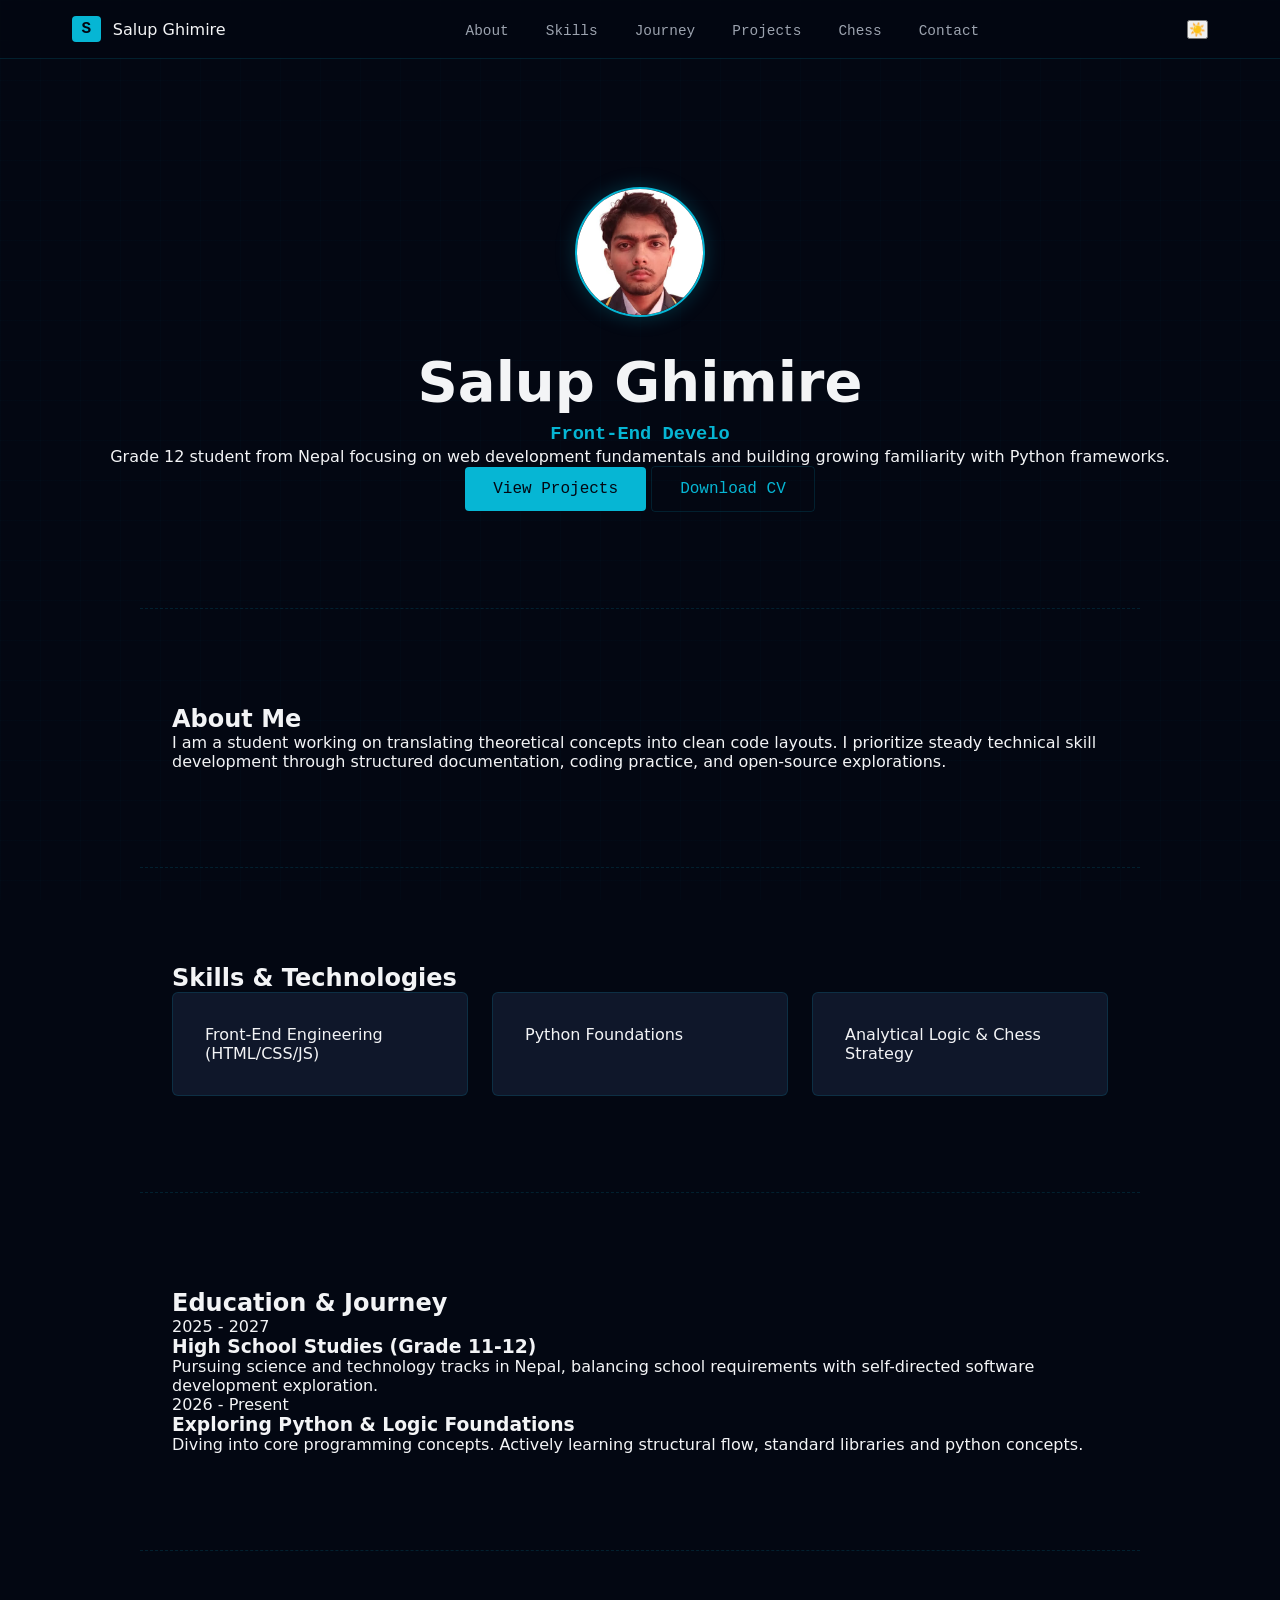
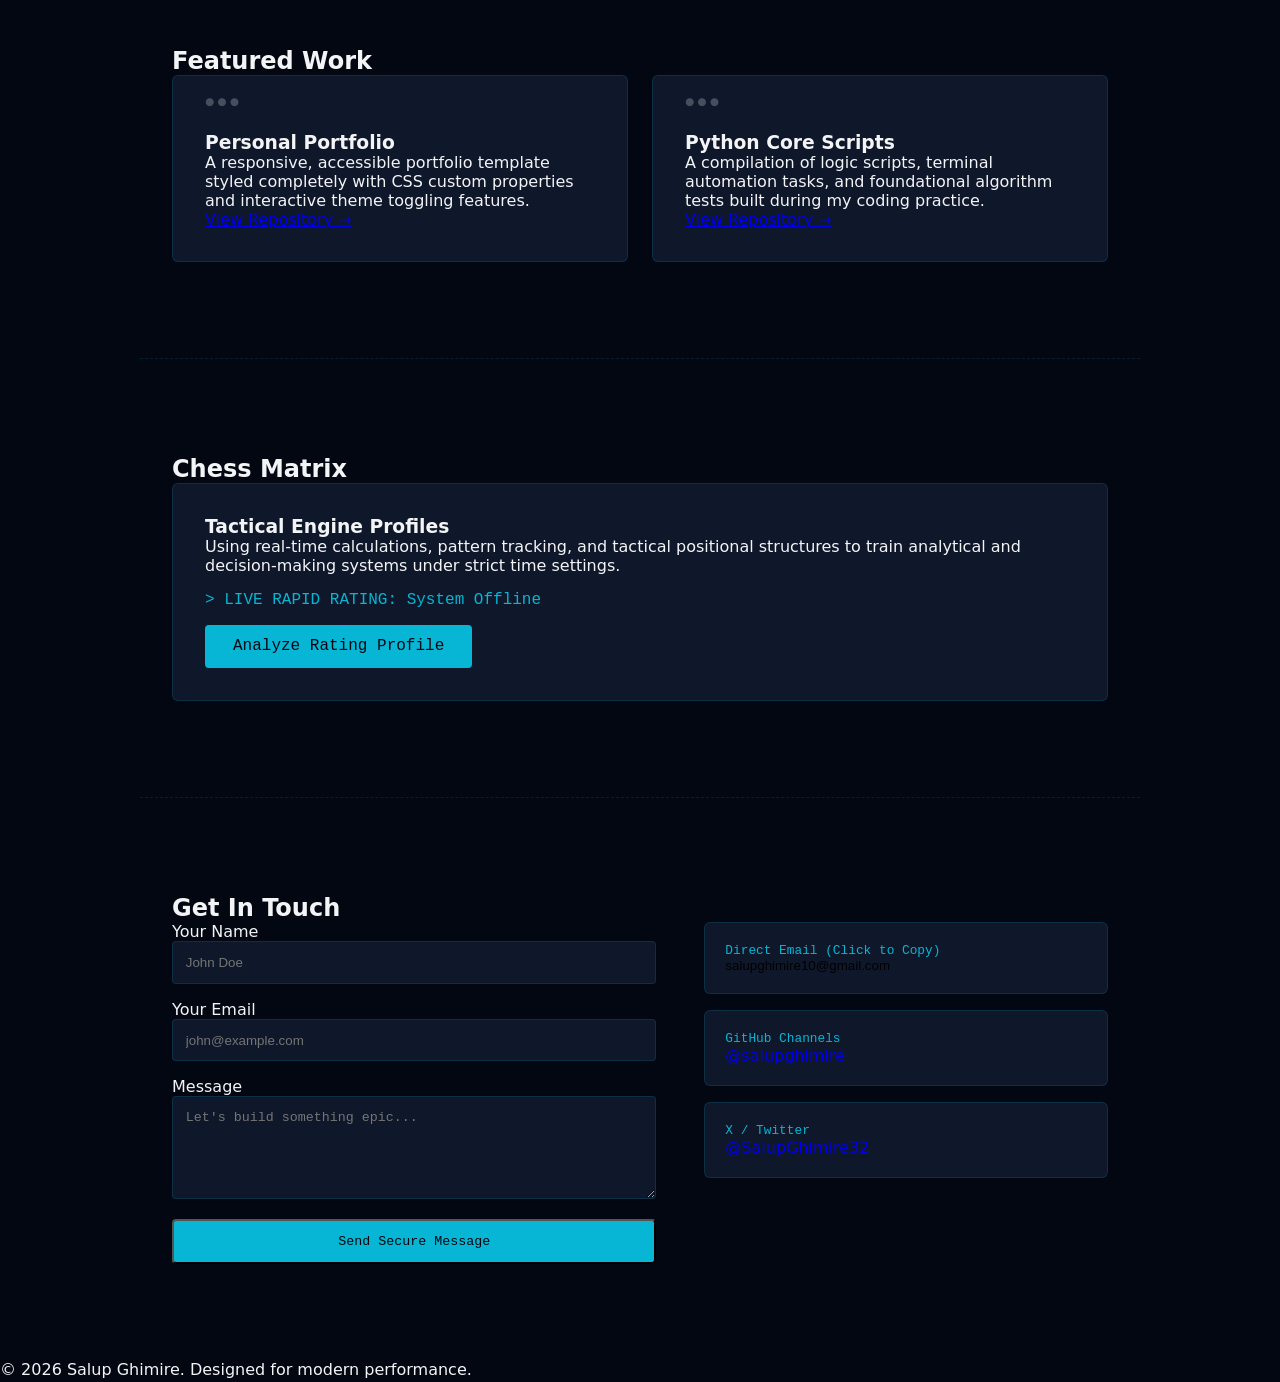
==== index.html @ dba0fdd3 "Update index.html" ====
<!DOCTYPE html>
<html lang="en">
<head>
  <meta charset="UTF-8" />
  <meta name="viewport" content="width=device-width, initial-scale=1.0"/>
  <title>Salup Ghimire | Python Learner & Front-End Developer</title>
  <link rel="stylesheet" href="style.css">
  <script src="script.js" defer></script>
</head>
<body>

  <div id="scroll-progress"></div>

  <div id="loader" role="status" aria-live="polite">
    <div class="loader-content">
      <div class="loader-ring"></div>
      <h2 class="loader-text">Salup Ghimire</h2>
    </div>
  </div>

  <div id="terminal-overlay" aria-hidden="true">
    <div class="terminal-header">
      <span>root@salup-server:~</span>
      <button onclick="closeTerminal()" class="terminal-close">✖</button>
    </div>
    <div class="terminal-body" id="terminal-output">
      <p>Authentication complete. Welcome to the Matrix.</p>
    </div>
    <div class="terminal-input-line">
      <span class="prompt">$</span>
      <input type="text" id="terminal-input" autocomplete="off" spellcheck="false">
    </div>
  </div>

  <header class="main-header">
    <nav class="nav">
      <div class="logo">
        <div class="logo-mark">S</div>
        <span class="logo-text">Salup Ghimire</span>
      </div>

      <div class="nav-desktop">
        <a href="#about">About</a>
        <a href="#skills">Skills</a>
        <a href="#timeline">Journey</a>
        <a href="#projects">Projects</a>
        <a href="#chess">Chess</a>
        <a href="#contact">Contact</a>
      </div>

      <div class="nav-actions">
        <button id="themeToggle" class="theme-toggle-btn" aria-label="Toggle Theme">☀️</button>
        <button class="nav-toggle" onclick="toggleMenu()" aria-label="Open Mobile Menu">☰</button>
      </div>
    </nav>

    <div id="mobileNav" class="mobile-nav" aria-hidden="true">
      <a href="#about" onclick="toggleMenu()">About</a>
      <a href="#skills" onclick="toggleMenu()">Skills</a>
      <a href="#timeline" onclick="toggleMenu()">Journey</a>
      <a href="#projects" onclick="toggleMenu()">Projects</a>
      <a href="#chess" onclick="toggleMenu()">Chess</a>
      <a href="#contact" onclick="toggleMenu()">Contact</a>
    </div>
  </header>

  <main id="main-content">
    <section class="hero">
      <img src="salup.jpg" alt="Salup Ghimire Portrait" class="profile-photo"> 
      <h1 class="title">Salup Ghimire</h1>
      <h3><span id="typing"></span></h3>
      <p class="bio">
        Grade 12 student from Nepal focusing on web development fundamentals and building growing familiarity with Python frameworks.
      </p>
      <div class="hero-actions">
        <a href="#projects" class="btn">View Projects</a>
        <a href="#" class="btn secondary" download="Salup_Ghimire_Resume.pdf">Download CV</a>
      </div>
    </section>

    <section id="about" class="section">
      <h2>About Me</h2>
      <p>I am a student working on translating theoretical concepts into clean code layouts. I prioritize steady technical skill development through structured documentation, coding practice, and open-source explorations.</p>
    </section>

    <section id="skills" class="section">
      <h2>Skills & Technologies</h2>
      <div class="grid">
        <div class="card"><p>Front-End Engineering (HTML/CSS/JS)</p></div>
        <div class="card"><p>Python Foundations</p></div>
        <div class="card"><p>Analytical Logic & Chess Strategy</p></div>
      </div>
    </section>

    <section id="timeline" class="section">
      <h2>Education & Journey</h2>
      <div class="timeline-container">
        <div class="timeline-item">
          <div class="timeline-dot"></div>
          <div class="timeline-date">2025 - 2027</div>
          <div class="timeline-content">
            <h3>High School Studies (Grade 11-12)</h3>
            <p>Pursuing science and technology tracks in Nepal, balancing school requirements with self-directed software development exploration.</p>
          </div>
        </div>
        <div class="timeline-item">
          <div class="timeline-dot"></div>
          <div class="timeline-date">2026 - Present</div>
          <div class="timeline-content">
            <h3>Exploring Python & Logic Foundations</h3>
            <p>Diving into core programming concepts. Actively learning structural flow, standard libraries and python concepts.</p>
          </div>
        </div>
      </div>
    </section>

    <section id="projects" class="section">
      <h2>Featured Work</h2>
      <div class="grid production-grid">
        <div class="card project-card">
          <h3>Personal Portfolio</h3>
          <p>A responsive, accessible portfolio template styled completely with CSS custom properties and interactive theme toggling features.</p>
          <a class="project-link" href="https://github.com/salupghimire" target="_blank" rel="noopener noreferrer">View Repository →</a>
        </div>
        <div class="card project-card">
          <h3>Python Core Scripts</h3>
          <p>A compilation of logic scripts, terminal automation tasks, and foundational algorithm tests built during my coding practice.</p>
          <a class="project-link" href="https://github.com/salupghimire" target="_blank" rel="noopener noreferrer">View Repository →</a>
        </div>
      </div>
    </section>

    <section id="chess" class="section">
      <h2>Chess Matrix</h2>
      <div class="card single-card">
        <h3>Tactical Engine Profiles</h3>
        <p>Using real-time calculations, pattern tracking, and tactical positional structures to train analytical and decision-making systems under strict time settings.</p>
        <p class="api-status" style="margin: 1rem 0; font-family: var(--font-mono); color: var(--accent);">
          > LIVE RAPID RATING: <span id="live-chess-rating">Fetching...</span>
        </p>
        <a class="btn" href="https://www.chess.com/member/salup_ghimire" target="_blank" rel="noopener noreferrer">Analyze Rating Profile</a>
      </div>
    </section>

    <section id="contact" class="section">
      <h2>Get In Touch</h2>
      <div class="contact-layout">
        <form class="contact-form" action="https://formspree.io/f/maqzraan" method="POST">
          <div class="form-group">
            <label for="name">Your Name</label>
            <input type="text" id="name" name="name" required placeholder="John Doe">
          </div>
          <div class="form-group">
            <label for="email">Your Email</label>
            <input type="email" id="email" name="email" required placeholder="john@example.com">
          </div>
          <div class="form-group">
            <label for="message">Message</label>
            <textarea id="message" name="message" rows="5" required placeholder="Let's build something epic..."></textarea>
          </div>
          <button type="submit" class="btn">Send Secure Message</button>
        </form>

        <div class="contact-channels">
          <button type="button" onclick="copyEmail()" class="contact-card copy-btn" style="text-align: left; cursor: pointer; width: 100%;">
            <span class="channel-title">Direct Email (Click to Copy)</span>
            <span class="channel-detail" id="email-detail">salupghimire10@gmail.com</span>
          </button>
          <a href="https://github.com/salupghimire" class="contact-card" target="_blank" rel="noopener noreferrer">
            <span class="channel-title">GitHub Channels</span>
            <span class="channel-detail">@salupghimire</span>
          </a>
          <a href="https://x.com/SalupGhimire32" class="contact-card" target="_blank" rel="noopener noreferrer">
            <span class="channel-title">X / Twitter</span>
            <span class="channel-detail">@SalupGhimire32</span>
          </a>
        </div>
      </div>
    </section>
  </main>

  <footer>
    <p>© 2026 Salup Ghimire. Designed for modern performance.</p>
  </footer>

</body>
</html>
---- style.css ----
/* ==========================================================================
   DESIGN SYSTEM & VARIABLES
   ========================================================================== */
:root {
  --bg-main: #030712;
  --bg-surface: #0f172a;
  --bg-surface-hover: #1e293b;
  --accent: #06b6d4;
  --accent-glow: rgba(6, 182, 212, 0.25);
  --text-main: #f3f4f6;
  --text-muted: #9ca3af;
  --border: rgba(6, 182, 212, 0.15);
  --border-focus: #06b6d4;
  --grid-color: rgba(6, 182, 212, 0.02);
  --font-sans: system-ui, -apple-system, sans-serif;
  --font-mono: ui-monospace, SFMono-Regular, Menlo, Consolas, monospace;
  --transition: all 0.25s cubic-bezier(0.4, 0, 0.2, 1);
}

[data-theme="light"] {
  --bg-main: #f8fafc;
  --bg-surface: #ffffff;
  --bg-surface-hover: #f1f5f9;
  --accent: #0891b2;
  --text-main: #0f172a;
  --text-muted: #64748b;
  --border: rgba(8, 145, 178, 0.15);
}

* { box-sizing: border-box; margin: 0; padding: 0; scroll-behavior: smooth; }

body { background-color: var(--bg-main); color: var(--text-main); font-family: var(--font-sans); overflow-x: hidden; }

/* Background Matrix Grid */
body::before {
  content: ""; position: fixed; top: 0; left: 0; width: 100%; height: 100%;
  background-image: linear-gradient(var(--grid-color) 1px, transparent 1px), linear-gradient(90deg, var(--grid-color) 1px, transparent 1px);
  background-size: 40px 40px; z-index: -1; pointer-events: none;
}

/* ==========================================================================
   FEATURES: PROGRESS BAR & TERMINAL
   ========================================================================== */
#scroll-progress {
  position: fixed; top: 0; left: 0; width: 0%; height: 3px;
  background: var(--accent); z-index: 10000; transition: width 0.1s ease-out;
}

#terminal-overlay {
  position: fixed; inset: 0; background: rgba(3, 7, 18, 0.98);
  backdrop-filter: blur(10px); z-index: 20000; display: flex;
  flex-direction: column; padding: 2rem; font-family: var(--font-mono);
  color: #0fa; opacity: 0; visibility: hidden; transition: 0.3s;
}
#terminal-overlay[aria-hidden="false"] { opacity: 1; visibility: visible; }
.terminal-header { display: flex; justify-content: space-between; border-bottom: 1px solid #0fa; padding-bottom: 1rem; }
.terminal-close { background: none; border: none; color: #0fa; cursor: pointer; }
.terminal-body { flex-grow: 1; overflow-y: auto; margin-bottom: 1rem; }
.term-highlight { color: #000; background: #0fa; padding: 0 4px; }
.terminal-input-line { display: flex; gap: 1rem; }
#terminal-input { background: transparent; border: none; color: #0fa; font-family: var(--font-mono); width: 100%; outline: none; }

/* ==========================================================================
   CORE LAYOUT
   ========================================================================== */
.main-header { position: sticky; top: 0; background: rgba(3, 7, 18, 0.75); backdrop-filter: blur(12px); border-bottom: 1px solid var(--border); z-index: 900; }
.nav { max-width: 1200px; margin: 0 auto; padding: 1rem 2rem; display: flex; justify-content: space-between; align-items: center; }

.logo { display: flex; align-items: center; gap: 0.75rem; }
.logo-mark { background: var(--accent); color: var(--bg-main); padding: 0.25rem 0.6rem; border-radius: 4px; font-family: var(--font-mono); font-weight: 900; }

.nav-desktop a { text-decoration: none; color: var(--text-muted); font-family: var(--font-mono); font-size: 0.9rem; margin-left: 2rem; transition: var(--transition); }
.nav-desktop a:hover { color: var(--accent); }

.hero { padding: 8rem 2rem 6rem; text-align: center; display: flex; flex-direction: column; align-items: center; }
.profile-photo { width: 130px; height: 130px; border-radius: 50%; border: 2px solid var(--accent); margin-bottom: 2rem; object-fit: cover; box-shadow: 0 0 20px var(--accent-glow); }
.title { font-size: 3.5rem; font-weight: 800; margin-bottom: 0.5rem; }
#typing { font-family: var(--font-mono); color: var(--accent); display: inline-block; min-height: 1.5rem; }

.section { max-width: 1000px; margin: 0 auto; padding: 6rem 2rem; border-top: 1px dashed var(--border); }
.grid { display: grid; grid-template-columns: repeat(auto-fit, minmax(280px, 1fr)); gap: 1.5rem; }

.card { background: var(--bg-surface); border: 1px solid var(--border); padding: 2rem; border-radius: 6px; transition: var(--transition); }
.card:hover { border-color: var(--accent); transform: translateY(-4px); }

.project-card { position: relative; padding-top: 3.5rem; }
.project-card::before { content: "● ● ●"; position: absolute; top: 1.2rem; left: 2rem; font-size: 0.65rem; color: var(--text-muted); opacity: 0.4; }

.btn { display: inline-block; text-decoration: none; font-family: var(--font-mono); padding: 0.8rem 1.75rem; background: var(--accent); color: var(--bg-main); border-radius: 4px; cursor: pointer; transition: var(--transition); }
.btn:hover { box-shadow: 0 0 15px var(--accent-glow); }
.secondary { background: transparent; color: var(--accent); border: 1px solid var(--border); }

.contact-layout { display: grid; grid-template-columns: 1.2fr 1fr; gap: 3rem; }
.contact-form { display: flex; flex-direction: column; gap: 1rem; }
.form-group input, .form-group textarea { width: 100%; background: var(--bg-surface); border: 1px solid var(--border); color: var(--text-main); padding: 0.8rem; border-radius: 4px; }

.contact-card { display: block; text-decoration: none; background: var(--bg-surface); border: 1px solid var(--border); padding: 1.25rem; border-radius: 6px; margin-bottom: 1rem; transition: var(--transition); cursor: pointer; }
.contact-card:hover { border-color: var(--accent); }
.channel-title { display: block; font-family: var(--font-mono); font-size: 0.8rem; color: var(--accent); }

/* ==========================================================================
   RESPONSIVE & MOBILE FIXES
   ========================================================================== */
@media (max-width: 768px) {
  .nav-desktop { display: none !important; }
  .nav-toggle { display: block; }
  .mobile-nav {
    display: none; 
    flex-direction: column; 
    background: var(--bg-surface); 
    border-bottom: 1px solid var(--border);
    padding: 1rem;
    width: 100%;
  }
  .mobile-nav[aria-hidden="false"] { display: flex !important; }
  .mobile-nav a { padding: 1rem; color: var(--text-main); text-decoration: none; border-bottom: 1px solid var(--bg-surface-hover); }
  .contact-layout { grid-template-columns: 1fr; }
  .title { font-size: 2.5rem; }
}

@media (min-width: 769px) {
  .nav-toggle { display: none !important; }
  .mobile-nav { display: none !important; }
}
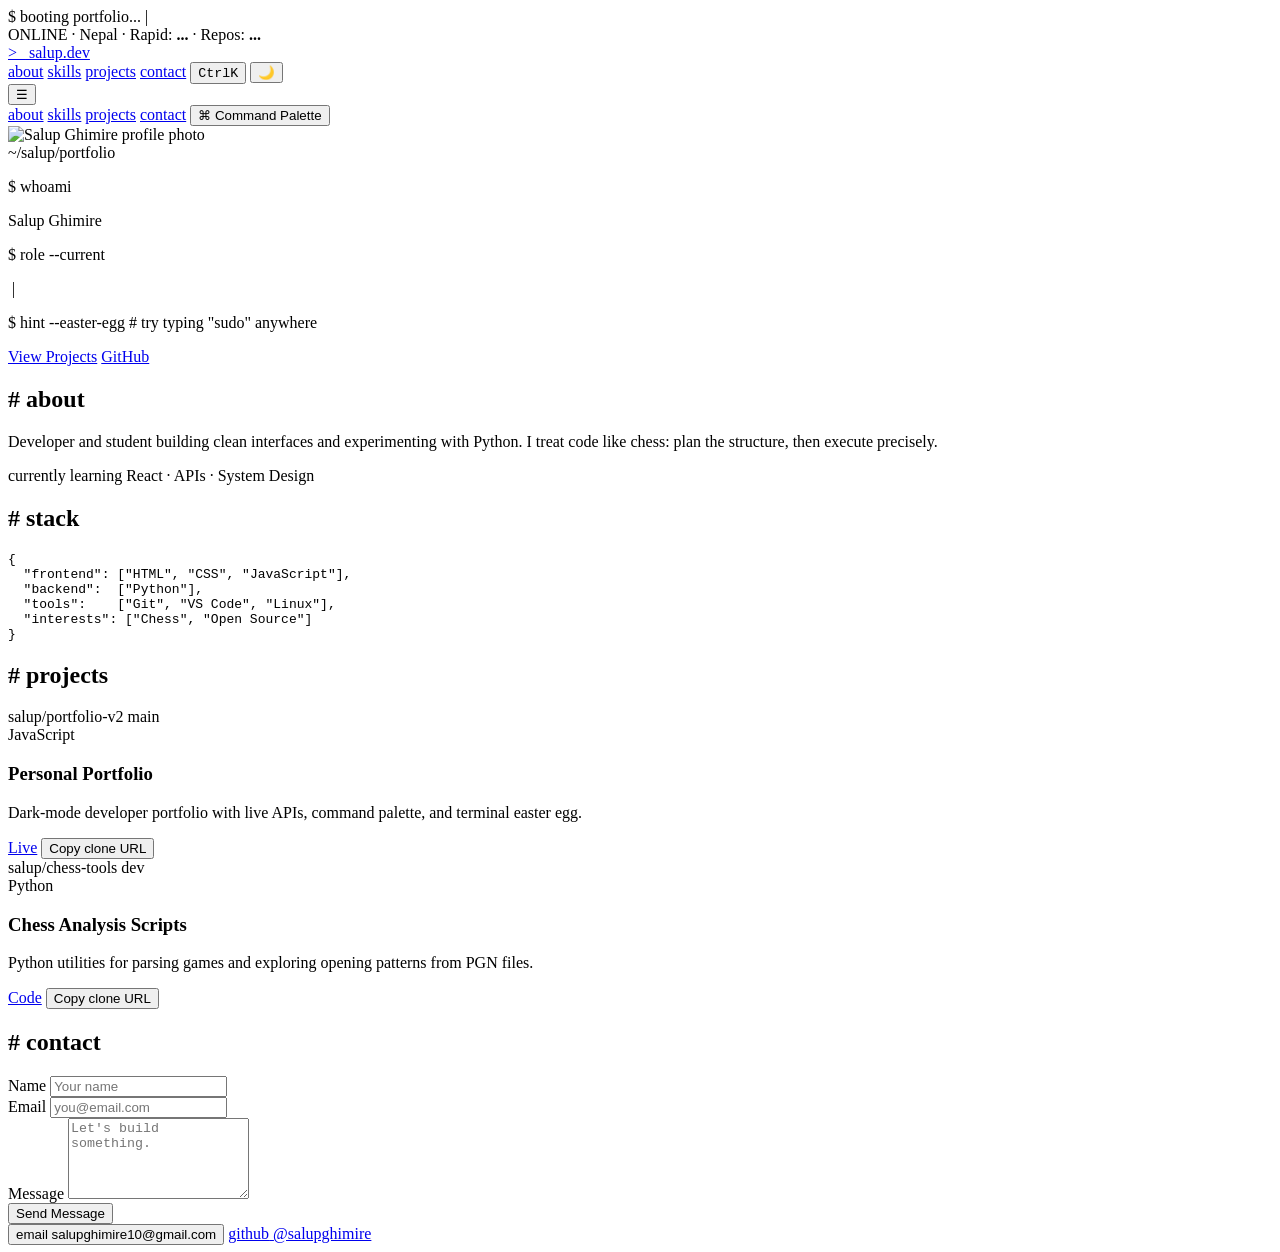
==== commit 67f94cd1: "Update index.html" ====
--- a/index.html
+++ b/index.html
@@ -1,187 +1,201 @@
 <!DOCTYPE html>
-<html lang="en">
+<html lang="en" data-theme="dark">
 <head>
   <meta charset="UTF-8" />
-  <meta name="viewport" content="width=device-width, initial-scale=1.0"/>
-  <title>Salup Ghimire | Python Learner & Front-End Developer</title>
-  <link rel="stylesheet" href="style.css">
-  <script src="script.js" defer></script>
+  <meta name="viewport" content="width=device-width, initial-scale=1.0" />
+  <meta name="description" content="Salup Ghimire — Front-End Developer, Python enthusiast, and chess strategist." />
+  <meta property="og:title" content="Salup Ghimire | Developer Portfolio" />
+  <meta property="og:description" content="Front-End Developer · Python · Chess" />
+  <title>Salup Ghimire | Developer</title>
+  <link rel="icon" href="data:image/svg+xml,<svg xmlns='http://www.w3.org/2000/svg' viewBox='0 0 100 100'><text y='.9em' font-size='90'>&gt;_</text></svg>" />
+  <link rel="preconnect" href="https://fonts.googleapis.com" />
+  <link rel="preconnect" href="https://fonts.gstatic.com" crossorigin />
+  <link href="https://fonts.googleapis.com/css2?family=Inter:wght@400;600;800&family=JetBrains+Mono:wght@400;700&display=swap" rel="stylesheet" />
+  <link rel="stylesheet" href="styles.css" />
+  <!-- Prevent theme flash -->
+  <script>
+    (function () {
+      const saved = localStorage.getItem('theme');
+      if (saved === 'light' || saved === 'dark') {
+        document.documentElement.setAttribute('data-theme', saved);
+      }
+    })();
+  </script>
 </head>
 <body>
-
-  <div id="scroll-progress"></div>
-
-  <div id="loader" role="status" aria-live="polite">
-    <div class="loader-content">
-      <div class="loader-ring"></div>
-      <h2 class="loader-text">Salup Ghimire</h2>
+  <div id="cursor-glow" aria-hidden="true"></div>
+  <div id="scroll-progress" role="progressbar" aria-label="Scroll progress" aria-valuemin="0" aria-valuemax="100"></div>
+
+  <!-- Loader -->
+  <div id="loader" aria-hidden="false">
+    <div class="loader-inner">
+      <span class="loader-prompt">$</span>
+      <span class="loader-text">booting portfolio...</span>
+      <span class="loader-cursor">|</span>
     </div>
   </div>
 
-  <div id="terminal-overlay" aria-hidden="true">
-    <div class="terminal-header">
-      <span>root@salup-server:~</span>
-      <button onclick="closeTerminal()" class="terminal-close">✖</button>
-    </div>
-    <div class="terminal-body" id="terminal-output">
-      <p>Authentication complete. Welcome to the Matrix.</p>
-    </div>
-    <div class="terminal-input-line">
-      <span class="prompt">$</span>
-      <input type="text" id="terminal-input" autocomplete="off" spellcheck="false">
-    </div>
+  <!-- Status bar -->
+  <div class="status-bar" aria-label="Live status">
+    <span class="status-dot" aria-hidden="true"></span>
+    <span>ONLINE</span>
+    <span class="status-sep">·</span>
+    <span id="status-location">Nepal</span>
+    <span class="status-sep">·</span>
+    <span>Rapid: <strong id="live-chess-rating">...</strong></span>
+    <span class="status-sep">·</span>
+    <span>Repos: <strong id="live-github-repos">...</strong></span>
   </div>
 
+  <!-- Header -->
   <header class="main-header">
-    <nav class="nav">
-      <div class="logo">
-        <div class="logo-mark">S</div>
-        <span class="logo-text">Salup Ghimire</span>
-      </div>
+    <nav class="nav" aria-label="Main navigation">
+      <a href="#hero" class="logo">
+        <span class="logo-mark">&gt;_</span>
+        <span class="logo-text">salup.dev</span>
+      </a>
 
       <div class="nav-desktop">
-        <a href="#about">About</a>
-        <a href="#skills">Skills</a>
-        <a href="#timeline">Journey</a>
-        <a href="#projects">Projects</a>
-        <a href="#chess">Chess</a>
-        <a href="#contact">Contact</a>
-      </div>
-
-      <div class="nav-actions">
-        <button id="themeToggle" class="theme-toggle-btn" aria-label="Toggle Theme">☀️</button>
-        <button class="nav-toggle" onclick="toggleMenu()" aria-label="Open Mobile Menu">☰</button>
-      </div>
+        <a href="#about">about</a>
+        <a href="#skills">skills</a>
+        <a href="#projects">projects</a>
+        <a href="#contact">contact</a>
+        <button type="button" id="cmdHint" class="cmd-hint" title="Open command palette (Ctrl+K)">
+          <kbd>Ctrl</kbd><kbd>K</kbd>
+        </button>
+        <button type="button" id="themeToggle" aria-label="Toggle theme">🌙</button>
+      </div>
+
+      <button type="button" class="nav-toggle" aria-label="Open menu" aria-expanded="false" aria-controls="mobileNav" onclick="toggleMenu()">☰</button>
     </nav>
-
-    <div id="mobileNav" class="mobile-nav" aria-hidden="true">
-      <a href="#about" onclick="toggleMenu()">About</a>
-      <a href="#skills" onclick="toggleMenu()">Skills</a>
-      <a href="#timeline" onclick="toggleMenu()">Journey</a>
-      <a href="#projects" onclick="toggleMenu()">Projects</a>
-      <a href="#chess" onclick="toggleMenu()">Chess</a>
-      <a href="#contact" onclick="toggleMenu()">Contact</a>
-    </div>
   </header>
 
-  <main id="main-content">
-    <section class="hero">
-      <img src="salup.jpg" alt="Salup Ghimire Portrait" class="profile-photo"> 
-      <h1 class="title">Salup Ghimire</h1>
-      <h3><span id="typing"></span></h3>
-      <p class="bio">
-        Grade 12 student from Nepal focusing on web development fundamentals and building growing familiarity with Python frameworks.
-      </p>
+  <!-- Mobile nav -->
+  <div id="mobileBackdrop" class="mobile-backdrop" aria-hidden="true" onclick="closeMobileNav()"></div>
+  <nav id="mobileNav" class="mobile-nav" aria-hidden="true" aria-label="Mobile navigation">
+    <a href="#about" onclick="closeMobileNav()">about</a>
+    <a href="#skills" onclick="closeMobileNav()">skills</a>
+    <a href="#projects" onclick="closeMobileNav()">projects</a>
+    <a href="#contact" onclick="closeMobileNav()">contact</a>
+    <button type="button" class="mobile-cmd-btn" onclick="openCommandPalette(); closeMobileNav();">⌘ Command Palette</button>
+  </nav>
+
+  <main>
+    <!-- Hero -->
+    <section id="hero" class="hero reveal">
+      <img src="https://avatars.githubusercontent.com/u/9919?s=200&v=4" alt="Salup Ghimire profile photo" class="profile-photo" width="130" height="130" loading="eager" />
+
+      <div class="hero-terminal">
+        <div class="hero-terminal-bar">
+          <span></span><span></span><span></span>
+          <span class="hero-terminal-title">~/salup/portfolio</span>
+        </div>
+        <div class="hero-terminal-body">
+          <p class="hero-terminal-line">
+            <span class="prompt">$</span> whoami
+          </p>
+          <p class="hero-terminal-output">Salup Ghimire</p>
+          <p class="hero-terminal-line">
+            <span class="prompt">$</span> role --current
+          </p>
+          <p class="hero-terminal-output">
+            <span id="typing">&nbsp;</span><span class="typing-cursor" aria-hidden="true">|</span>
+          </p>
+          <p class="hero-terminal-line muted">
+            <span class="prompt">$</span> hint --easter-egg <span class="term-dim"># try typing "sudo" anywhere</span>
+          </p>
+        </div>
+      </div>
+
       <div class="hero-actions">
         <a href="#projects" class="btn">View Projects</a>
-        <a href="#" class="btn secondary" download="Salup_Ghimire_Resume.pdf">Download CV</a>
-      </div>
-    </section>
-
-    <section id="about" class="section">
-      <h2>About Me</h2>
-      <p>I am a student working on translating theoretical concepts into clean code layouts. I prioritize steady technical skill development through structured documentation, coding practice, and open-source explorations.</p>
-    </section>
-
-    <section id="skills" class="section">
-      <h2>Skills & Technologies</h2>
+        <a href="https://github.com/salupghimire" class="btn secondary" target="_blank" rel="noopener noreferrer">GitHub</a>
+      </div>
+    </section>
+
+    <!-- About -->
+    <section id="about" class="section reveal" aria-labelledby="about-heading">
+      <h2 id="about-heading" class="section-title"><span class="prompt">#</span> about</h2>
+      <p class="section-lead">
+        Developer and student building clean interfaces and experimenting with Python.
+        I treat code like chess: plan the structure, then execute precisely.
+      </p>
+      <p class="learning-line">
+        <span class="channel-title">currently learning</span>
+        React · APIs · System Design
+      </p>
+    </section>
+
+    <!-- Skills -->
+    <section id="skills" class="section reveal" aria-labelledby="skills-heading">
+      <h2 id="skills-heading" class="section-title"><span class="prompt">#</span> stack</h2>
+      <pre class="package-json" aria-label="Tech stack"><code>{
+  <span class="json-key">"frontend"</span>: [<span class="json-str">"HTML"</span>, <span class="json-str">"CSS"</span>, <span class="json-str">"JavaScript"</span>],
+  <span class="json-key">"backend"</span>:  [<span class="json-str">"Python"</span>],
+  <span class="json-key">"tools"</span>:    [<span class="json-str">"Git"</span>, <span class="json-str">"VS Code"</span>, <span class="json-str">"Linux"</span>],
+  <span class="json-key">"interests"</span>: [<span class="json-str">"Chess"</span>, <span class="json-str">"Open Source"</span>]
+}</code></pre>
+    </section>
+
+    <!-- Projects -->
+    <section id="projects" class="section reveal" aria-labelledby="projects-heading">
+      <h2 id="projects-heading" class="section-title"><span class="prompt">#</span> projects</h2>
       <div class="grid">
-        <div class="card"><p>Front-End Engineering (HTML/CSS/JS)</p></div>
-        <div class="card"><p>Python Foundations</p></div>
-        <div class="card"><p>Analytical Logic & Chess Strategy</p></div>
-      </div>
-    </section>
-
-    <section id="timeline" class="section">
-      <h2>Education & Journey</h2>
-      <div class="timeline-container">
-        <div class="timeline-item">
-          <div class="timeline-dot"></div>
-          <div class="timeline-date">2025 - 2027</div>
-          <div class="timeline-content">
-            <h3>High School Studies (Grade 11-12)</h3>
-            <p>Pursuing science and technology tracks in Nepal, balancing school requirements with self-directed software development exploration.</p>
-          </div>
-        </div>
-        <div class="timeline-item">
-          <div class="timeline-dot"></div>
-          <div class="timeline-date">2026 - Present</div>
-          <div class="timeline-content">
-            <h3>Exploring Python & Logic Foundations</h3>
-            <p>Diving into core programming concepts. Actively learning structural flow, standard libraries and python concepts.</p>
-          </div>
-        </div>
-      </div>
-    </section>
-
-    <section id="projects" class="section">
-      <h2>Featured Work</h2>
-      <div class="grid production-grid">
-        <div class="card project-card">
+        <article class="card project-card">
+          <div class="repo-meta">
+            <span class="repo-name">salup/portfolio-v2</span>
+            <span class="repo-badge">main</span>
+          </div>
+          <span class="repo-lang"><span class="lang-dot js"></span> JavaScript</span>
           <h3>Personal Portfolio</h3>
-          <p>A responsive, accessible portfolio template styled completely with CSS custom properties and interactive theme toggling features.</p>
-          <a class="project-link" href="https://github.com/salupghimire" target="_blank" rel="noopener noreferrer">View Repository →</a>
-        </div>
-        <div class="card project-card">
-          <h3>Python Core Scripts</h3>
-          <p>A compilation of logic scripts, terminal automation tasks, and foundational algorithm tests built during my coding practice.</p>
-          <a class="project-link" href="https://github.com/salupghimire" target="_blank" rel="noopener noreferrer">View Repository →</a>
-        </div>
-      </div>
-    </section>
-
-    <section id="chess" class="section">
-      <h2>Chess Matrix</h2>
-      <div class="card single-card">
-        <h3>Tactical Engine Profiles</h3>
-        <p>Using real-time calculations, pattern tracking, and tactical positional structures to train analytical and decision-making systems under strict time settings.</p>
-        <p class="api-status" style="margin: 1rem 0; font-family: var(--font-mono); color: var(--accent);">
-          > LIVE RAPID RATING: <span id="live-chess-rating">Fetching...</span>
-        </p>
-        <a class="btn" href="https://www.chess.com/member/salup_ghimire" target="_blank" rel="noopener noreferrer">Analyze Rating Profile</a>
-      </div>
-    </section>
-
-    <section id="contact" class="section">
-      <h2>Get In Touch</h2>
+          <p>Dark-mode developer portfolio with live APIs, command palette, and terminal easter egg.</p>
+          <div class="repo-actions">
+            <a href="#" class="repo-link" target="_blank" rel="noopener">Live</a>
+            <button type="button" class="repo-copy" data-copy="https://github.com/salupghimire/portfolio">Copy clone URL</button>
+          </div>
+        </article>
+
+        <article class="card project-card">
+          <div class="repo-meta">
+            <span class="repo-name">salup/chess-tools</span>
+            <span class="repo-badge">dev</span>
+          </div>
+          <span class="repo-lang"><span class="lang-dot py"></span> Python</span>
+          <h3>Chess Analysis Scripts</h3>
+          <p>Python utilities for parsing games and exploring opening patterns from PGN files.</p>
+          <div class="repo-actions">
+            <a href="#" class="repo-link" target="_blank" rel="noopener">Code</a>
+            <button type="button" class="repo-copy" data-copy="https://github.com/salupghimire/chess-tools">Copy clone URL</button>
+          </div>
+        </article>
+      </div>
+    </section>
+
+    <!-- Contact -->
+    <section id="contact" class="section reveal" aria-labelledby="contact-heading">
+      <h2 id="contact-heading" class="section-title"><span class="prompt">#</span> contact</h2>
       <div class="contact-layout">
-        <form class="contact-form" action="https://formspree.io/f/maqzraan" method="POST">
+        <form class="contact-form" action="https://formspree.io/f/YOUR_FORM_ID" method="POST">
           <div class="form-group">
-            <label for="name">Your Name</label>
-            <input type="text" id="name" name="name" required placeholder="John Doe">
+            <label for="name">Name</label>
+            <input type="text" id="name" name="name" required placeholder="Your name" />
           </div>
           <div class="form-group">
-            <label for="email">Your Email</label>
-            <input type="email" id="email" name="email" required placeholder="john@example.com">
+            <label for="email">Email</label>
+            <input type="email" id="email" name="email" required placeholder="you@email.com" />
           </div>
           <div class="form-group">
             <label for="message">Message</label>
-            <textarea id="message" name="message" rows="5" required placeholder="Let's build something epic..."></textarea>
-          </div>
-          <button type="submit" class="btn">Send Secure Message</button>
+            <textarea id="message" name="message" rows="5" required placeholder="Let's build something."></textarea>
+          </div>
+          <button type="submit" class="btn">Send Message</button>
         </form>
 
         <div class="contact-channels">
-          <button type="button" onclick="copyEmail()" class="contact-card copy-btn" style="text-align: left; cursor: pointer; width: 100%;">
-            <span class="channel-title">Direct Email (Click to Copy)</span>
-            <span class="channel-detail" id="email-detail">salupghimire10@gmail.com</span>
+          <button type="button" class="contact-card" onclick="copyEmail()">
+            <span class="channel-title">email</span>
+            <span id="email-detail">salupghimire10@gmail.com</span>
           </button>
           <a href="https://github.com/salupghimire" class="contact-card" target="_blank" rel="noopener noreferrer">
-            <span class="channel-title">GitHub Channels</span>
-            <span class="channel-detail">@salupghimire</span>
-          </a>
-          <a href="https://x.com/SalupGhimire32" class="contact-card" target="_blank" rel="noopener noreferrer">
-            <span class="channel-title">X / Twitter</span>
-            <span class="channel-detail">@SalupGhimire32</span>
-          </a>
-        </div>
-      </div>
-    </section>
-  </main>
-
-  <footer>
-    <p>© 2026 Salup Ghimire. Designed for modern performance.</p>
-  </footer>
-
-</body>
-</html>
+            <span class="channel-title">github</span>
+            <span>@salupghimire
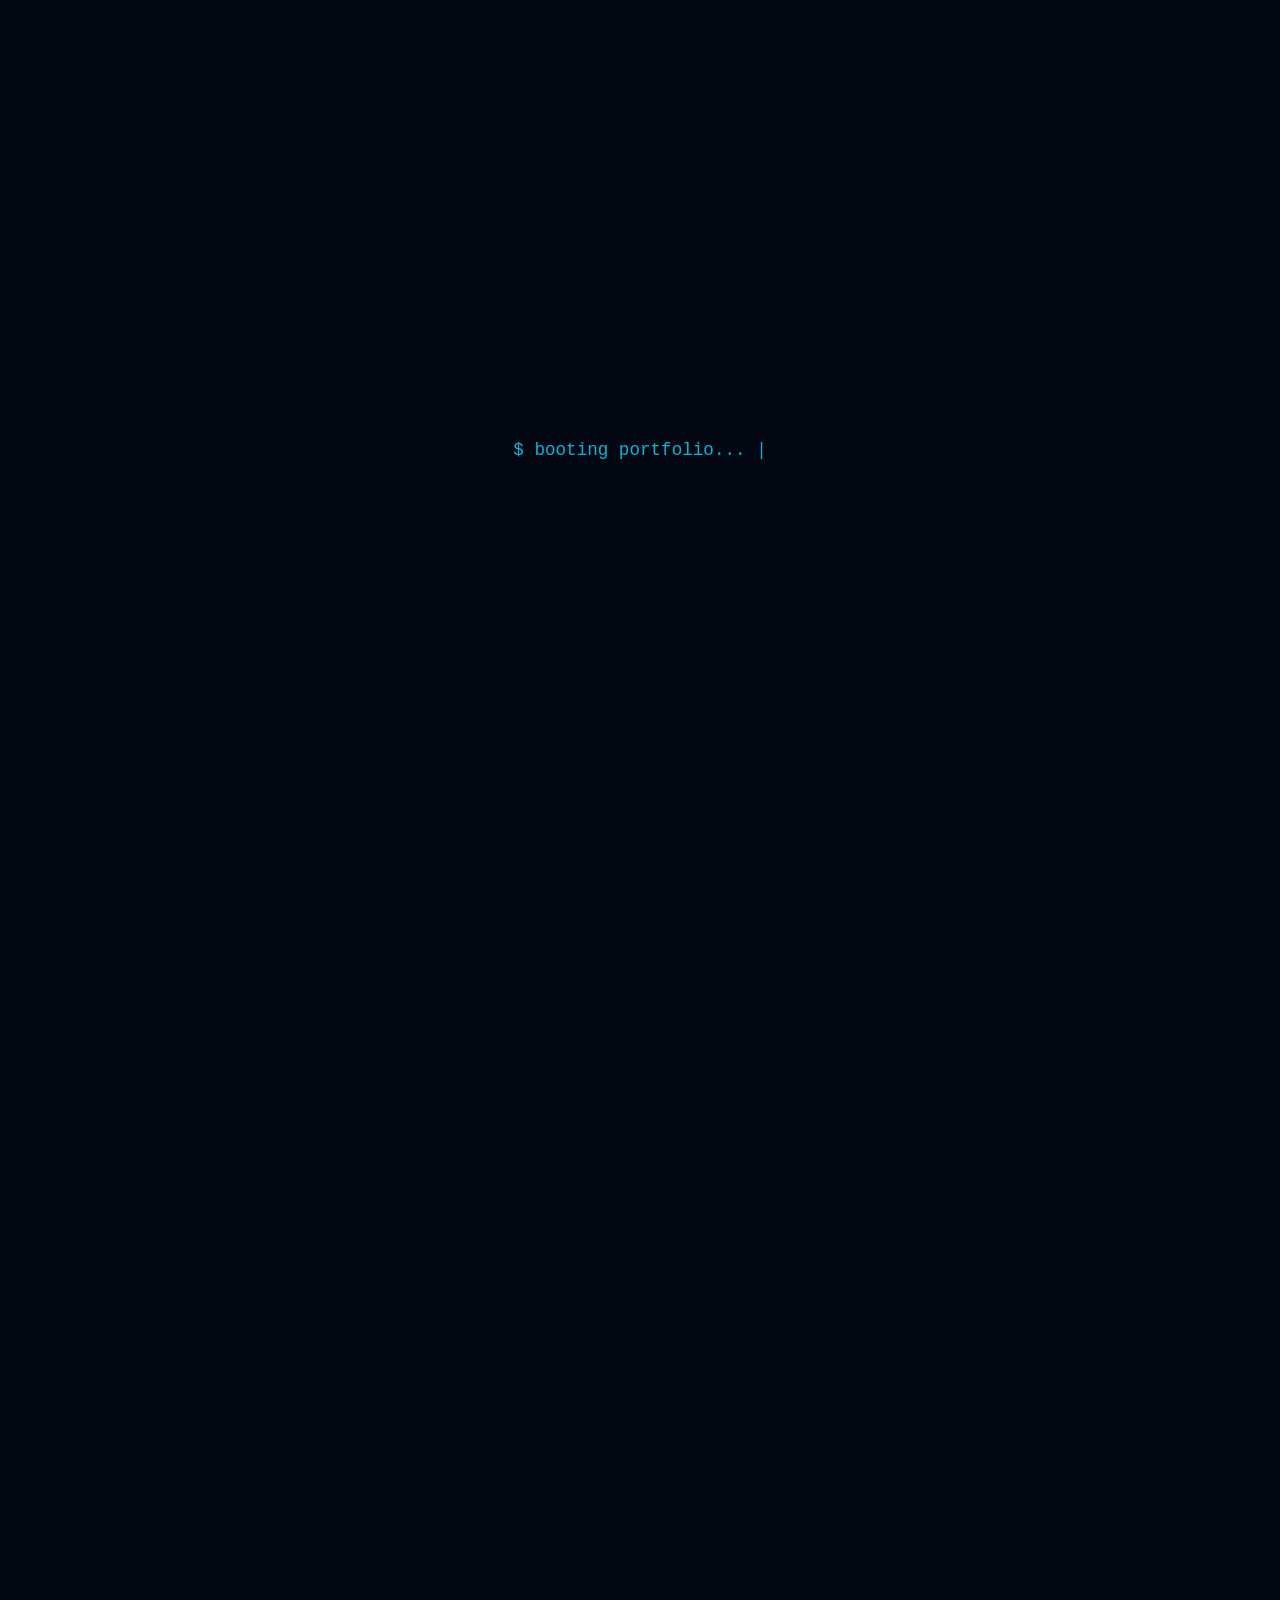
==== commit 891e0208: "Update index.html" ====
--- a/index.html
+++ b/index.html
@@ -11,7 +11,7 @@
   <link rel="preconnect" href="https://fonts.googleapis.com" />
   <link rel="preconnect" href="https://fonts.gstatic.com" crossorigin />
   <link href="https://fonts.googleapis.com/css2?family=Inter:wght@400;600;800&family=JetBrains+Mono:wght@400;700&display=swap" rel="stylesheet" />
-  <link rel="stylesheet" href="styles.css" />
+  <link rel="stylesheet" href="style.css" />
   <!-- Prevent theme flash -->
   <script>
     (function () {
--- a/style.css
+++ b/style.css
@@ -0,0 +1,828 @@
+/* ==========================================================================
+   DESIGN SYSTEM & VARIABLES
+   ========================================================================== */
+:root {
+  --bg-main: #030712;
+  --bg-surface: #0f172a;
+  --bg-surface-hover: #1e293b;
+  --header-bg: rgba(3, 7, 18, 0.75);
+  --accent: #06b6d4;
+  --accent-glow: rgba(6, 182, 212, 0.25);
+  --text-main: #f3f4f6;
+  --text-muted: #9ca3af;
+  --border: rgba(6, 182, 212, 0.15);
+  --border-focus: #06b6d4;
+  --grid-color: rgba(6, 182, 212, 0.02);
+  --font-sans: "Inter", system-ui, -apple-system, sans-serif;
+  --font-mono: "JetBrains Mono", ui-monospace, SFMono-Regular, Menlo, Consolas, monospace;
+  --transition: all 0.25s cubic-bezier(0.4, 0, 0.2, 1);
+  --radius: 6px;
+  --glow: 0 0 24px var(--accent-glow);
+}
+
+[data-theme="light"] {
+  --bg-main: #f8fafc;
+  --bg-surface: #ffffff;
+  --bg-surface-hover: #f1f5f9;
+  --header-bg: rgba(248, 250, 252, 0.85);
+  --accent: #0891b2;
+  --accent-glow: rgba(8, 145, 178, 0.2);
+  --text-main: #0f172a;
+  --text-muted: #64748b;
+  --border: rgba(8, 145, 178, 0.15);
+  --grid-color: rgba(8, 145, 178, 0.04);
+}
+
+*, *::before, *::after { box-sizing: border-box; margin: 0; padding: 0; }
+
+html { scroll-behavior: smooth; }
+
+body {
+  background-color: var(--bg-main);
+  color: var(--text-main);
+  font-family: var(--font-sans);
+  overflow-x: hidden;
+  line-height: 1.6;
+}
+
+@media (prefers-reduced-motion: reduce) {
+  html { scroll-behavior: auto; }
+  *, *::before, *::after {
+    animation-duration: 0.01ms !important;
+    animation-iteration-count: 1 !important;
+    transition-duration: 0.01ms !important;
+  }
+}
+
+/* Background grid */
+body::before {
+  content: "";
+  position: fixed;
+  inset: 0;
+  background-image:
+    linear-gradient(var(--grid-color) 1px, transparent 1px),
+    linear-gradient(90deg, var(--grid-color) 1px, transparent 1px);
+  background-size: 40px 40px;
+  z-index: -2;
+  pointer-events: none;
+}
+
+/* Cursor glow */
+#cursor-glow {
+  position: fixed;
+  width: 420px;
+  height: 420px;
+  border-radius: 50%;
+  background: radial-gradient(circle, var(--accent-glow) 0%, transparent 70%);
+  pointer-events: none;
+  z-index: -1;
+  transform: translate(-50%, -50%);
+  opacity: 0.35;
+  transition: opacity 0.3s;
+}
+
+@media (prefers-reduced-motion: reduce) {
+  #cursor-glow { display: none; }
+}
+
+/* Scroll progress */
+#scroll-progress {
+  position: fixed;
+  top: 0;
+  left: 0;
+  width: 0%;
+  height: 3px;
+  background: var(--accent);
+  z-index: 10001;
+  transition: width 0.1s ease-out;
+  box-shadow: var(--glow);
+}
+
+/* Status bar */
+.status-bar {
+  position: fixed;
+  top: 3px;
+  left: 50%;
+  transform: translateX(-50%);
+  z-index: 10000;
+  display: flex;
+  align-items: center;
+  gap: 0.4rem;
+  font-family: var(--font-mono);
+  font-size: 0.7rem;
+  color: var(--text-muted);
+  background: var(--bg-surface);
+  border: 1px solid var(--border);
+  padding: 0.25rem 0.75rem;
+  border-radius: 999px;
+  white-space: nowrap;
+  max-width: calc(100% - 1rem);
+  overflow: hidden;
+}
+
+.status-dot {
+  width: 6px;
+  height: 6px;
+  border-radius: 50%;
+  background: #22c55e;
+  box-shadow: 0 0 8px #22c55e;
+  animation: pulse 2s infinite;
+}
+
+@keyframes pulse {
+  0%, 100% { opacity: 1; }
+  50% { opacity: 0.5; }
+}
+
+.status-sep { opacity: 0.4; }
+
+/* Loader */
+#loader {
+  position: fixed;
+  inset: 0;
+  background: var(--bg-main);
+  z-index: 30000;
+  display: flex;
+  align-items: center;
+  justify-content: center;
+  font-family: var(--font-mono);
+  transition: opacity 0.4s ease;
+}
+
+.loader-inner { font-size: 1.1rem; color: var(--accent); }
+
+.loader-cursor, .typing-cursor {
+  animation: blink 1s step-end infinite;
+}
+
+@keyframes blink {
+  50% { opacity: 0; }
+}
+
+/* Header */
+.main-header {
+  position: sticky;
+  top: 0;
+  background: var(--header-bg);
+  backdrop-filter: blur(12px);
+  border-bottom: 1px solid var(--border);
+  z-index: 900;
+}
+
+.nav {
+  max-width: 1200px;
+  margin: 0 auto;
+  padding: 1rem 2rem;
+  display: flex;
+  justify-content: space-between;
+  align-items: center;
+}
+
+.logo {
+  display: flex;
+  align-items: center;
+  gap: 0.75rem;
+  text-decoration: none;
+  color: var(--text-main);
+}
+
+.logo-mark {
+  background: var(--accent);
+  color: var(--bg-main);
+  padding: 0.25rem 0.6rem;
+  border-radius: 4px;
+  font-family: var(--font-mono);
+  font-weight: 700;
+}
+
+.logo-text {
+  font-family: var(--font-mono);
+  font-size: 0.95rem;
+}
+
+.nav-desktop {
+  display: flex;
+  align-items: center;
+  gap: 0.5rem;
+}
+
+.nav-desktop a {
+  text-decoration: none;
+  color: var(--text-muted);
+  font-family: var(--font-mono);
+  font-size: 0.9rem;
+  margin-left: 1.25rem;
+  transition: var(--transition);
+}
+
+.nav-desktop a:hover { color: var(--accent); }
+
+#themeToggle, .cmd-hint, .nav-toggle {
+  background: none;
+  border: 1px solid var(--border);
+  color: var(--text-main);
+  cursor: pointer;
+  border-radius: var(--radius);
+  font-family: var(--font-mono);
+  transition: var(--transition);
+}
+
+#themeToggle {
+  margin-left: 1rem;
+  padding: 0.35rem 0.6rem;
+  font-size: 1rem;
+}
+
+.cmd-hint {
+  display: flex;
+  align-items: center;
+  gap: 0.25rem;
+  padding: 0.35rem 0.5rem;
+  font-size: 0.75rem;
+  color: var(--text-muted);
+}
+
+.cmd-hint:hover { border-color: var(--accent); color: var(--accent); }
+
+kbd {
+  font-family: var(--font-mono);
+  font-size: 0.7rem;
+  padding: 0.1rem 0.35rem;
+  border: 1px solid var(--border);
+  border-radius: 4px;
+  background: var(--bg-surface);
+}
+
+/* Focus */
+a:focus-visible,
+button:focus-visible,
+input:focus-visible,
+textarea:focus-visible {
+  outline: 2px solid var(--border-focus);
+  outline-offset: 2px;
+}
+
+/* Hero */
+.hero {
+  padding: 7rem 2rem 5rem;
+  text-align: center;
+  display: flex;
+  flex-direction: column;
+  align-items: center;
+}
+
+.profile-photo {
+  width: 130px;
+  height: 130px;
+  border-radius: 50%;
+  border: 2px solid var(--accent);
+  margin-bottom: 2rem;
+  object-fit: cover;
+  box-shadow: var(--glow);
+}
+
+.hero-terminal {
+  width: min(100%, 560px);
+  text-align: left;
+  background: var(--bg-surface);
+  border: 1px solid var(--border);
+  border-radius: var(--radius);
+  overflow: hidden;
+  margin-bottom: 2rem;
+  box-shadow: var(--glow);
+}
+
+.hero-terminal-bar {
+  display: flex;
+  align-items: center;
+  gap: 0.4rem;
+  padding: 0.6rem 1rem;
+  background: var(--bg-surface-hover);
+  border-bottom: 1px solid var(--border);
+  font-family: var(--font-mono);
+  font-size: 0.75rem;
+  color: var(--text-muted);
+}
+
+.hero-terminal-bar span:nth-child(1) { color: #ef4444; }
+.hero-terminal-bar span:nth-child(2) { color: #eab308; }
+.hero-terminal-bar span:nth-child(3) { color: #22c55e; }
+
+.hero-terminal-title { margin-left: auto; }
+
+.hero-terminal-body {
+  padding: 1.25rem 1.5rem;
+  font-family: var(--font-mono);
+  font-size: 0.95rem;
+}
+
+.hero-terminal-line { color: var(--text-muted); margin-bottom: 0.25rem; }
+.hero-terminal-line.muted { margin-top: 0.75rem; font-size: 0.8rem; }
+.hero-terminal-output {
+  color: var(--accent);
+  font-size: 1.35rem;
+  font-weight: 700;
+  margin-bottom: 0.75rem;
+  min-height: 2rem;
+}
+
+.prompt { color: var(--accent); margin-right: 0.5rem; }
+.term-dim { color: var(--text-muted); }
+
+.hero-actions {
+  display: flex;
+  gap: 1rem;
+  flex-wrap: wrap;
+  justify-content: center;
+}
+
+/* Sections */
+.section {
+  max-width: 1000px;
+  margin: 0 auto;
+  padding: 5rem 2rem;
+  border-top: 1px dashed var(--border);
+}
+
+.section-title {
+  font-family: var(--font-mono);
+  font-size: 1.5rem;
+  margin-bottom: 1.5rem;
+}
+
+.section-lead {
+  font-size: 1.1rem;
+  color: var(--text-muted);
+  max-width: 65ch;
+}
+
+.learning-line {
+  margin-top: 1.5rem;
+  font-family: var(--font-mono);
+}
+
+.channel-title {
+  display: block;
+  font-family: var(--font-mono);
+  font-size: 0.8rem;
+  color: var(--accent);
+  margin-bottom: 0.25rem;
+}
+
+/* Package.json block */
+.package-json {
+  background: var(--bg-surface);
+  border: 1px solid var(--border);
+  border-radius: var(--radius);
+  padding: 1.5rem;
+  overflow-x: auto;
+  font-family: var(--font-mono);
+  font-size: 0.9rem;
+  line-height: 1.8;
+}
+
+.json-key { color: #c084fc; }
+.json-str { color: #86efac; }
+
+/* Grid & cards */
+.grid {
+  display: grid;
+  grid-template-columns: repeat(auto-fit, minmax(280px, 1fr));
+  gap: 1.5rem;
+}
+
+.card {
+  background: var(--bg-surface);
+  border: 1px solid var(--border);
+  padding: 2rem;
+  border-radius: var(--radius);
+  transition: var(--transition);
+}
+
+.card:hover {
+  border-color: var(--accent);
+  transform: translateY(-4px);
+  box-shadow: var(--glow);
+}
+
+.project-card { position: relative; }
+
+.repo-meta {
+  display: flex;
+  justify-content: space-between;
+  align-items: center;
+  margin-bottom: 0.75rem;
+  font-family: var(--font-mono);
+  font-size: 0.85rem;
+}
+
+.repo-name { color: var(--accent); }
+.repo-badge {
+  font-size: 0.7rem;
+  padding: 0.15rem 0.5rem;
+  border: 1px solid var(--border);
+  border-radius: 999px;
+  color: var(--text-muted);
+}
+
+.repo-lang {
+  display: inline-flex;
+  align-items: center;
+  gap: 0.4rem;
+  font-size: 0.8rem;
+  color: var(--text-muted);
+  margin-bottom: 0.75rem;
+}
+
+.lang-dot {
+  width: 10px;
+  height: 10px;
+  border-radius: 50%;
+}
+
+.lang-dot.js { background: #f1e05a; }
+.lang-dot.py { background: #3572A5; }
+
+.project-card h3 { margin-bottom: 0.5rem; }
+.project-card p { color: var(--text-muted); font-size: 0.95rem; margin-bottom: 1rem; }
+
+.repo-actions {
+  display: flex;
+  gap: 0.75rem;
+  flex-wrap: wrap;
+}
+
+.repo-link {
+  font-family: var(--font-mono);
+  font-size: 0.85rem;
+  color: var(--accent);
+  text-decoration: none;
+}
+
+.repo-copy {
+  background: none;
+  border: 1px solid var(--border);
+  color: var(--text-muted);
+  font-family: var(--font-mono);
+  font-size: 0.75rem;
+  padding: 0.25rem 0.6rem;
+  border-radius: 4px;
+  cursor: pointer;
+  transition: var(--transition);
+}
+
+.repo-copy:hover { border-color: var(--accent); color: var(--accent); }
+
+/* Buttons */
+.btn {
+  display: inline-block;
+  text-decoration: none;
+  font-family: var(--font-mono);
+  padding: 0.8rem 1.75rem;
+  background: var(--accent);
+  color: var(--bg-main);
+  border: none;
+  border-radius: 4px;
+  cursor: pointer;
+  transition: var(--transition);
+  font-size: 0.9rem;
+}
+
+.btn:hover { box-shadow: var(--glow); }
+
+.secondary {
+  background: transparent;
+  color: var(--accent);
+  border: 1px solid var(--border);
+}
+
+/* Contact */
+.contact-layout {
+  display: grid;
+  grid-template-columns: 1.2fr 1fr;
+  gap: 3rem;
+}
+
+.contact-form {
+  display: flex;
+  flex-direction: column;
+  gap: 1rem;
+}
+
+.form-group label {
+  display: block;
+  font-family: var(--font-mono);
+  font-size: 0.8rem;
+  color: var(--accent);
+  margin-bottom: 0.35rem;
+}
+
+.form-group input,
+.form-group textarea {
+  width: 100%;
+  background: var(--bg-surface);
+  border: 1px solid var(--border);
+  color: var(--text-main);
+  padding: 0.8rem;
+  border-radius: 4px;
+  font-family: var(--font-sans);
+  transition: var(--transition);
+}
+
+.form-group input:focus,
+.form-group textarea:focus {
+  border-color: var(--accent);
+}
+
+.contact-card {
+  display: block;
+  width: 100%;
+  text-align: left;
+  text-decoration: none;
+  background: var(--bg-surface);
+  border: 1px solid var(--border);
+  padding: 1.25rem;
+  border-radius: var(--radius);
+  margin-bottom: 1rem;
+  transition: var(--transition);
+  cursor: pointer;
+  color: var(--text-main);
+  font-family: var(--font-mono);
+}
+
+.contact-card:hover { border-color: var(--accent); }
+
+/* Mobile nav */
+.nav-toggle {
+  display: none;
+  font-size: 1.5rem;
+  padding: 0.5rem;
+  z-index: 10000;
+}
+
+.mobile-backdrop {
+  position: fixed;
+  inset: 0;
+  background: rgba(0, 0, 0, 0.5);
+  z-index: 9998;
+  opacity: 0;
+  visibility: hidden;
+  transition: 0.3s;
+}
+
+.mobile-backdrop[aria-hidden="false"] {
+  opacity: 1;
+  visibility: visible;
+}
+
+.mobile-nav {
+  position: fixed;
+  top: 0;
+  right: -100%;
+  width: 280px;
+  height: 100vh;
+  background: var(--bg-surface);
+  box-shadow: -5px 0 20px rgba(0, 0, 0, 0.3);
+  display: flex;
+  flex-direction: column;
+  padding: 5rem 1rem 1rem;
+  transition: right 0.4s cubic-bezier(0.4, 0, 0.2, 1);
+  z-index: 9999;
+}
+
+.mobile-nav[aria-hidden="false"] { right: 0; }
+
+.mobile-nav a {
+  padding: 1.25rem;
+  color: var(--text-main);
+  text-decoration: none;
+  text-align: center;
+  border-bottom: 1px solid var(--bg-surface-hover);
+  font-family: var(--font-mono);
+  transition: 0.2s;
+}
+
+.mobile-nav a:active { background: var(--bg-surface-hover); }
+
+.mobile-cmd-btn {
+  margin-top: auto;
+  padding: 1rem;
+  background: none;
+  border: 1px dashed var(--border);
+  color: var(--accent);
+  font-family: var(--font-mono);
+  cursor: pointer;
+  border-radius: var(--radius);
+}
+
+/* Scroll reveal */
+.reveal {
+  opacity: 0;
+  transform: translateY(24px);
+  transition: opacity 0.6s ease, transform 0.6s ease;
+}
+
+.reveal.visible {
+  opacity: 1;
+  transform: translateY(0);
+}
+
+@media (prefers-reduced-motion: reduce) {
+  .reveal {
+    opacity: 1;
+    transform: none;
+  }
+}
+
+/* Footer */
+.site-footer {
+  text-align: center;
+  padding: 3rem 2rem;
+  border-top: 1px dashed var(--border);
+  font-family: var(--font-mono);
+  font-size: 0.85rem;
+  color: var(--text-muted);
+}
+
+.footer-hint { margin-top: 0.5rem; font-size: 0.75rem; }
+
+/* Command palette */
+.command-palette {
+  position: fixed;
+  inset: 0;
+  z-index: 25000;
+  display: flex;
+  align-items: flex-start;
+  justify-content: center;
+  padding-top: 15vh;
+  opacity: 0;
+  visibility: hidden;
+  transition: 0.2s;
+}
+
+.command-palette[aria-hidden="false"] {
+  opacity: 1;
+  visibility: visible;
+}
+
+.palette-backdrop {
+  position: absolute;
+  inset: 0;
+  background: rgba(0, 0, 0, 0.6);
+  backdrop-filter: blur(4px);
+}
+
+.palette-panel {
+  position: relative;
+  width: min(560px, 92vw);
+  background: var(--bg-surface);
+  border: 1px solid var(--border);
+  border-radius: var(--radius);
+  overflow: hidden;
+  box-shadow: 0 25px 50px rgba(0, 0, 0, 0.4);
+}
+
+#palette-input {
+  width: 100%;
+  padding: 1rem 1.25rem;
+  background: transparent;
+  border: none;
+  border-bottom: 1px solid var(--border);
+  color: var(--text-main);
+  font-family: var(--font-mono);
+  font-size: 1rem;
+  outline: none;
+}
+
+.palette-list {
+  list-style: none;
+  max-height: 280px;
+  overflow-y: auto;
+}
+
+.palette-list li {
+  padding: 0.85rem 1.25rem;
+  font-family: var(--font-mono);
+  font-size: 0.9rem;
+  cursor: pointer;
+  border-bottom: 1px solid var(--border);
+  transition: var(--transition);
+}
+
+.palette-list li:hover,
+.palette-list li.active {
+  background: var(--bg-surface-hover);
+  color: var(--accent);
+}
+
+.palette-list li span {
+  float: right;
+  font-size: 0.75rem;
+  color: var(--text-muted);
+}
+
+/* Terminal */
+#terminal-overlay {
+  position: fixed;
+  inset: 0;
+  background: rgba(3, 7, 18, 0.98);
+  backdrop-filter: blur(10px);
+  z-index: 20000;
+  display: flex;
+  flex-direction: column;
+  padding: 2rem;
+  font-family: var(--font-mono);
+  color: #0fa;
+  opacity: 0;
+  visibility: hidden;
+  transition: 0.3s;
+}
+
+#terminal-overlay[aria-hidden="false"] {
+  opacity: 1;
+  visibility: visible;
+}
+
+.terminal-header {
+  display: flex;
+  justify-content: space-between;
+  border-bottom: 1px solid #0fa;
+  padding-bottom: 1rem;
+  margin-bottom: 1rem;
+}
+
+.terminal-close {
+  background: none;
+  border: none;
+  color: #0fa;
+  cursor: pointer;
+  font-family: var(--font-mono);
+}
+
+.terminal-body {
+  flex-grow: 1;
+  overflow-y: auto;
+  margin-bottom: 1rem;
+  font-size: 0.9rem;
+  line-height: 1.6;
+}
+
+.term-highlight {
+  color: #000;
+  background: #0fa;
+  padding: 0 4px;
+}
+
+.terminal-input-line {
+  display: flex;
+  gap: 0.75rem;
+  align-items: center;
+}
+
+#terminal-input {
+  background: transparent;
+  border: none;
+  color: #0fa;
+  font-family: var(--font-mono);
+  width: 100%;
+  outline: none;
+  font-size: 1rem;
+}
+
+.terminal-ascii {
+  white-space: pre;
+  font-size: 0.65rem;
+  line-height: 1.2;
+  color: #0fa;
+}
+
+/* Toast */
+.toast {
+  position: fixed;
+  bottom: 2rem;
+  left: 50%;
+  transform: translateX(-50%) translateY(20px);
+  background: var(--bg-surface);
+  border: 1px solid var(--accent);
+  color: var(--text-main);
+  font-family: var(--font-mono);
+  font-size: 0.85rem;
+  padding: 0.75rem 1.25rem;
+  border-radius: var(--radius);
+  z-index: 35000;
+  opacity: 0;
+  visibility: hidden;
+  transition: 0.3s;
+  box-shadow: var(--glow);
+}
+
+.toast.show {
+  opacity: 1;
+  visibility: visible;
+  transform: translateX(-50%) translateY(0);
+}
+
+/* Responsive */
+@media (max-width: 768px) {
+  .nav-desktop { display: none !important; }
+  .nav-toggle {
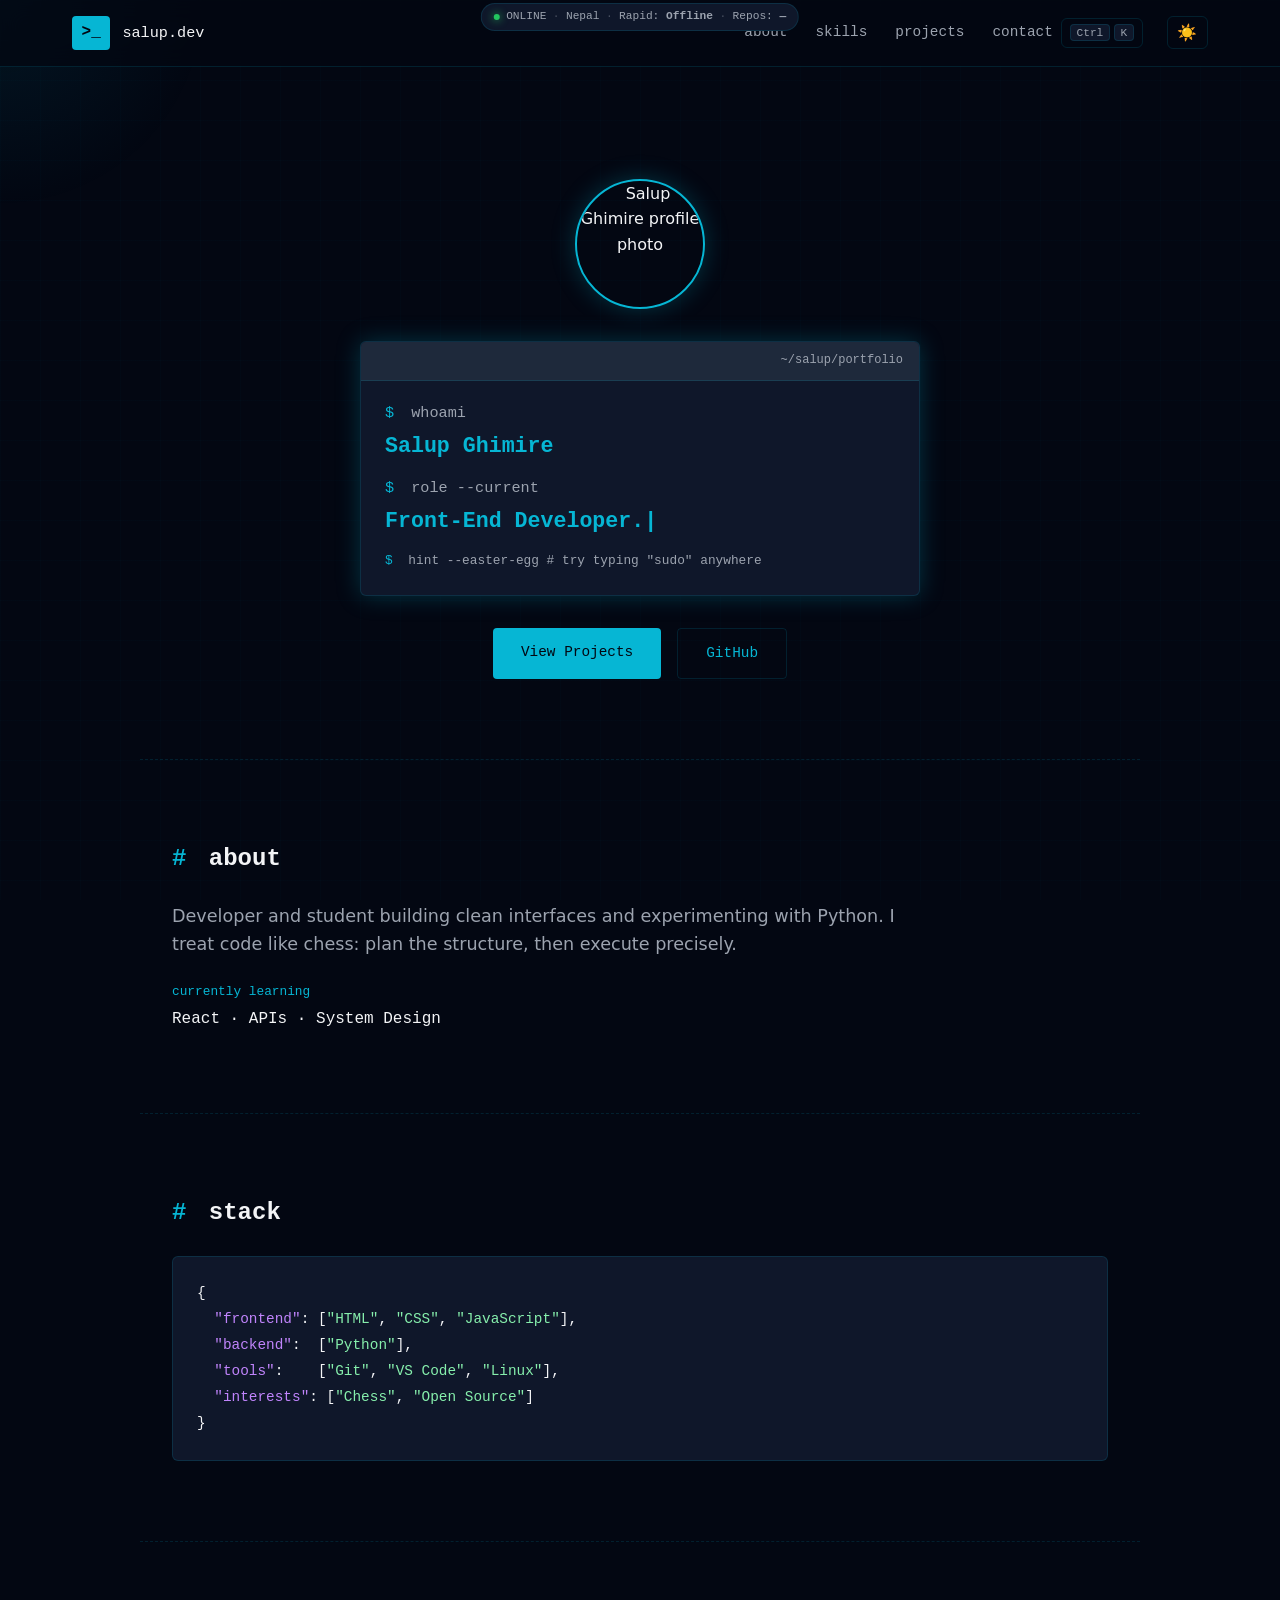
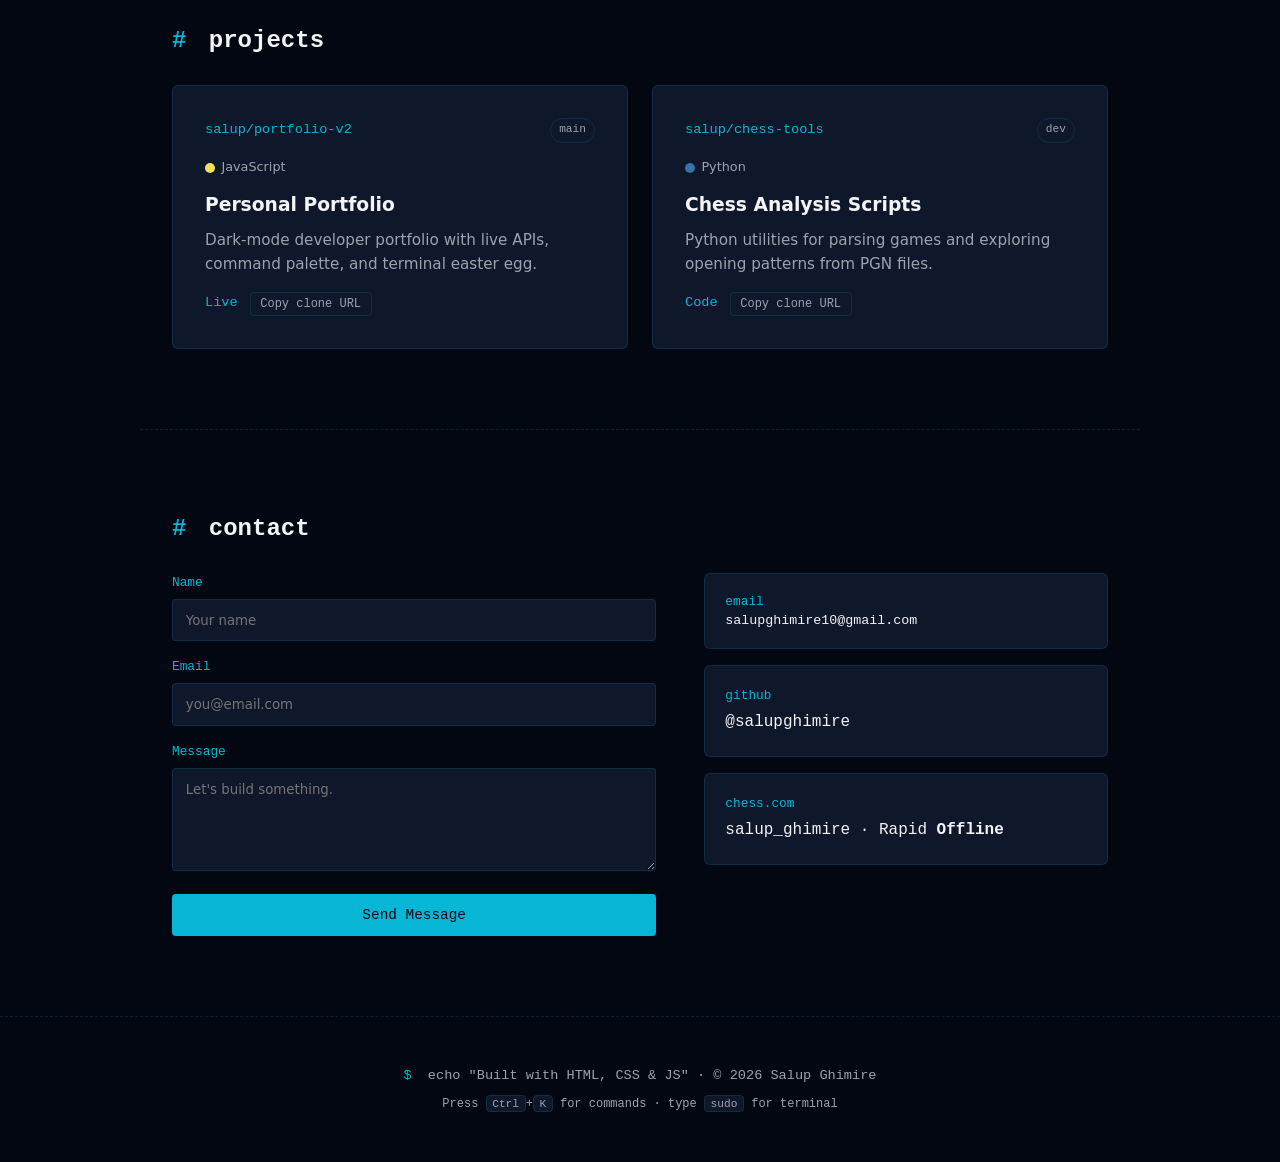
==== commit 579f528e: "Update index.html" ====
--- a/index.html
+++ b/index.html
@@ -198,4 +198,49 @@
           </button>
           <a href="https://github.com/salupghimire" class="contact-card" target="_blank" rel="noopener noreferrer">
             <span class="channel-title">github</span>
-            <span>@salupghimire
+            <span>@salupghimire</span>
+          </a>
+          <a href="https://www.chess.com/member/salup_ghimire" class="contact-card" target="_blank" rel="noopener noreferrer">
+            <span class="channel-title">chess.com</span>
+            <span>salup_ghimire · Rapid <strong id="live-chess-rating-2">...</strong></span>
+          </a>
+        </div>
+      </div>
+    </section>
+  </main>
+
+  <footer class="site-footer">
+    <p><span class="prompt">$</span> echo "Built with HTML, CSS & JS" · © <span id="year"></span> Salup Ghimire</p>
+    <p class="footer-hint">Press <kbd>Ctrl</kbd>+<kbd>K</kbd> for commands · type <kbd>sudo</kbd> for terminal</p>
+  </footer>
+
+  <!-- Command Palette -->
+  <div id="command-palette" class="command-palette" aria-hidden="true" role="dialog" aria-modal="true" aria-label="Command palette">
+    <div class="palette-backdrop" onclick="closeCommandPalette()"></div>
+    <div class="palette-panel">
+      <input type="text" id="palette-input" placeholder="Type a command or search..." autocomplete="off" aria-label="Command search" />
+      <ul id="palette-list" class="palette-list" role="listbox"></ul>
+    </div>
+  </div>
+
+  <!-- Terminal Easter Egg -->
+  <div id="terminal-overlay" aria-hidden="true" role="dialog" aria-modal="true" aria-label="Terminal">
+    <div class="terminal-header">
+      <span>salup@portfolio:~</span>
+      <button type="button" class="terminal-close" onclick="closeTerminal()" aria-label="Close terminal">[exit]</button>
+    </div>
+    <div id="terminal-output" class="terminal-body">
+      <p>Welcome to salupOS v2.0 — type <span class="term-highlight">help</span> for commands.</p>
+    </div>
+    <div class="terminal-input-line">
+      <span class="prompt">$</span>
+      <input type="text" id="terminal-input" aria-label="Terminal input" autocomplete="off" spellcheck="false" />
+    </div>
+  </div>
+
+  <!-- Toast -->
+  <div id="toast" class="toast" role="status" aria-live="polite" aria-hidden="true"></div>
+
+  <script src="script.js"></script>
+</body>
+</html>
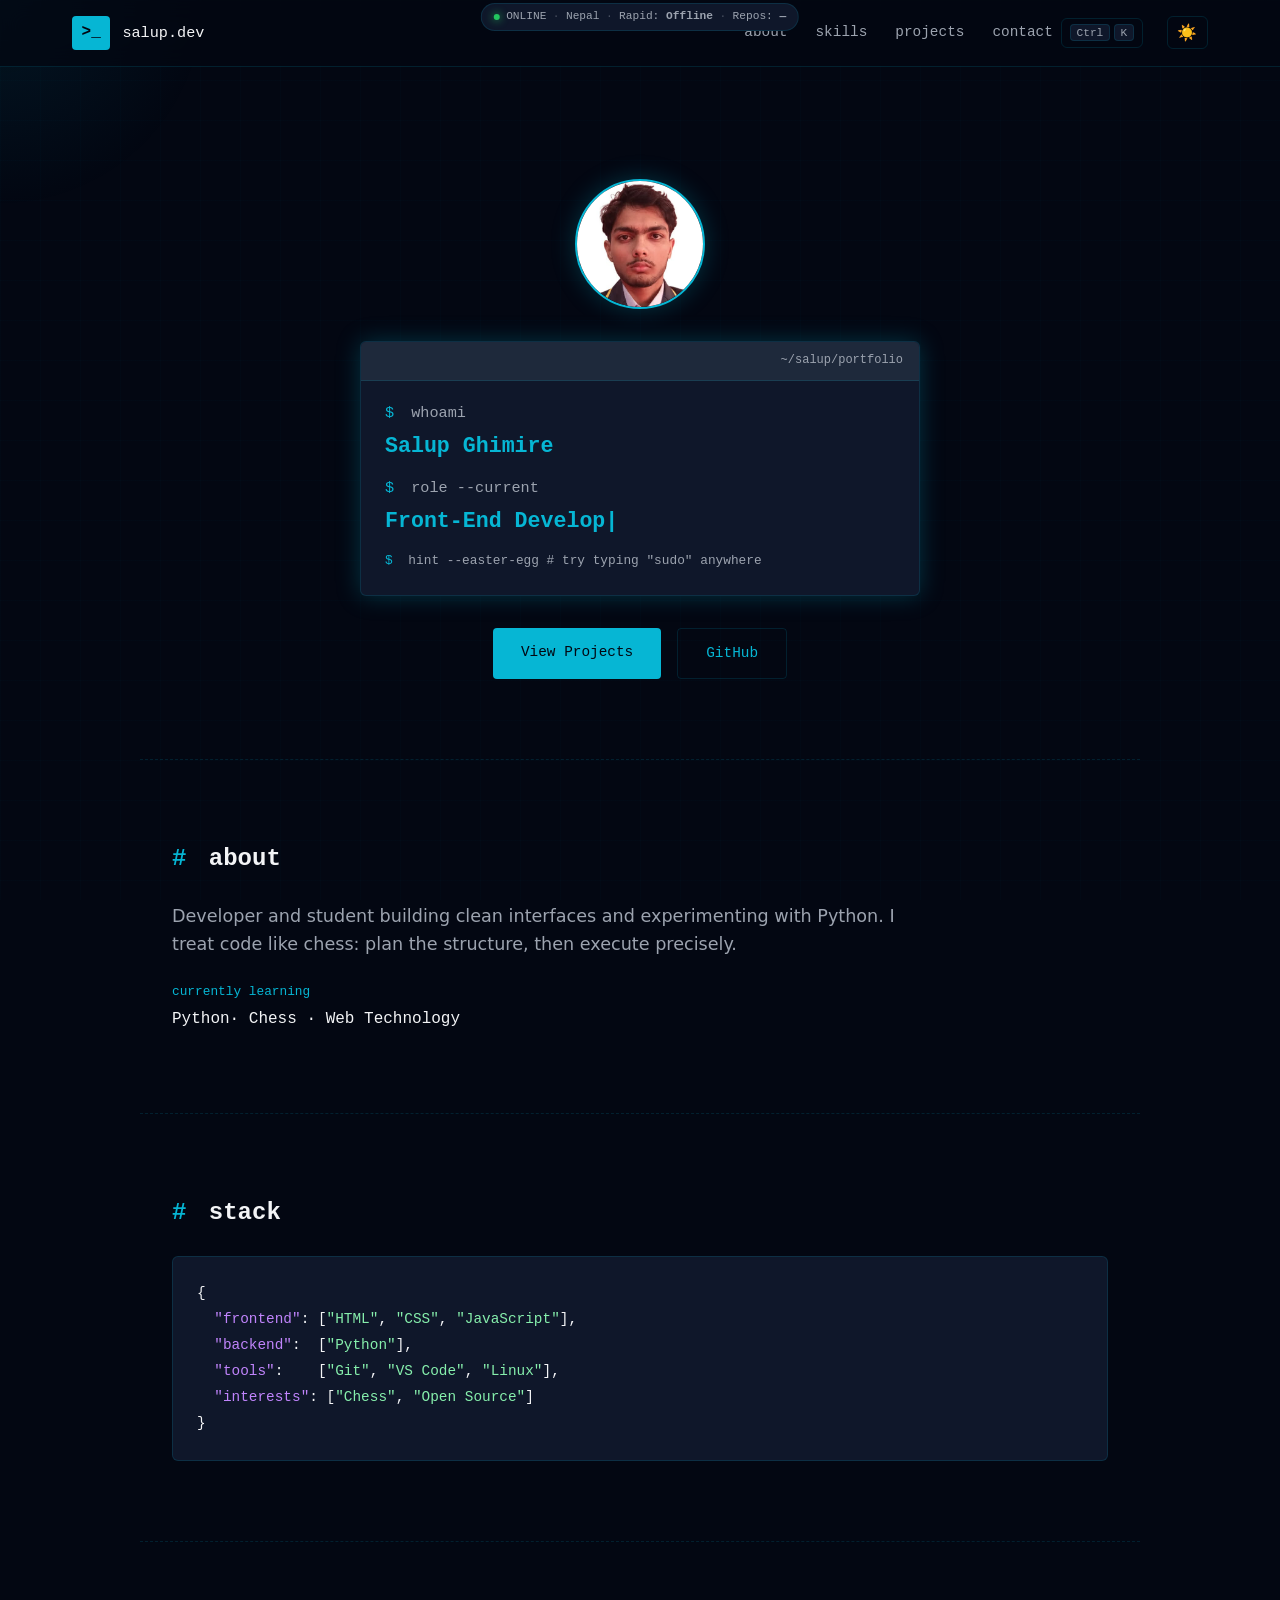
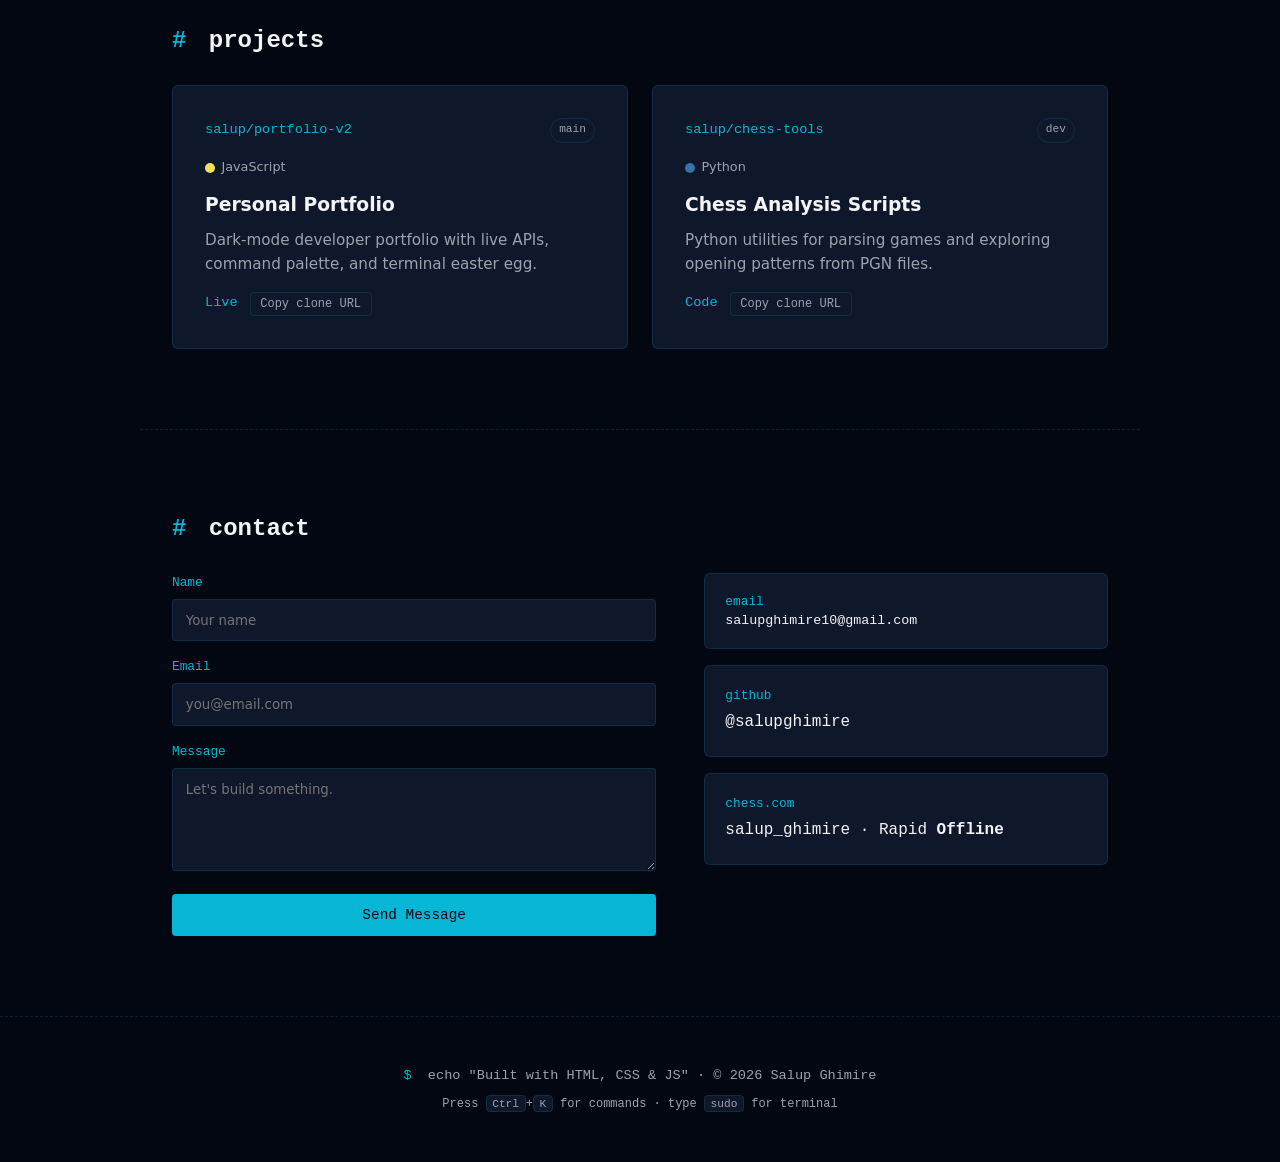
==== commit 6f98d69d: "Update index.html" ====
--- a/index.html
+++ b/index.html
@@ -83,7 +83,7 @@
   <main>
     <!-- Hero -->
     <section id="hero" class="hero reveal">
-      <img src="https://avatars.githubusercontent.com/u/9919?s=200&v=4" alt="Salup Ghimire profile photo" class="profile-photo" width="130" height="130" loading="eager" />
+      <img src="salup.jpg" alt="Salup Ghimire profile photo" class="profile-photo" width="130" height="130" loading="eager" />
 
       <div class="hero-terminal">
         <div class="hero-terminal-bar">
@@ -122,7 +122,7 @@
       </p>
       <p class="learning-line">
         <span class="channel-title">currently learning</span>
-        React · APIs · System Design
+        Python· Chess · Web Technology
       </p>
     </section>
 
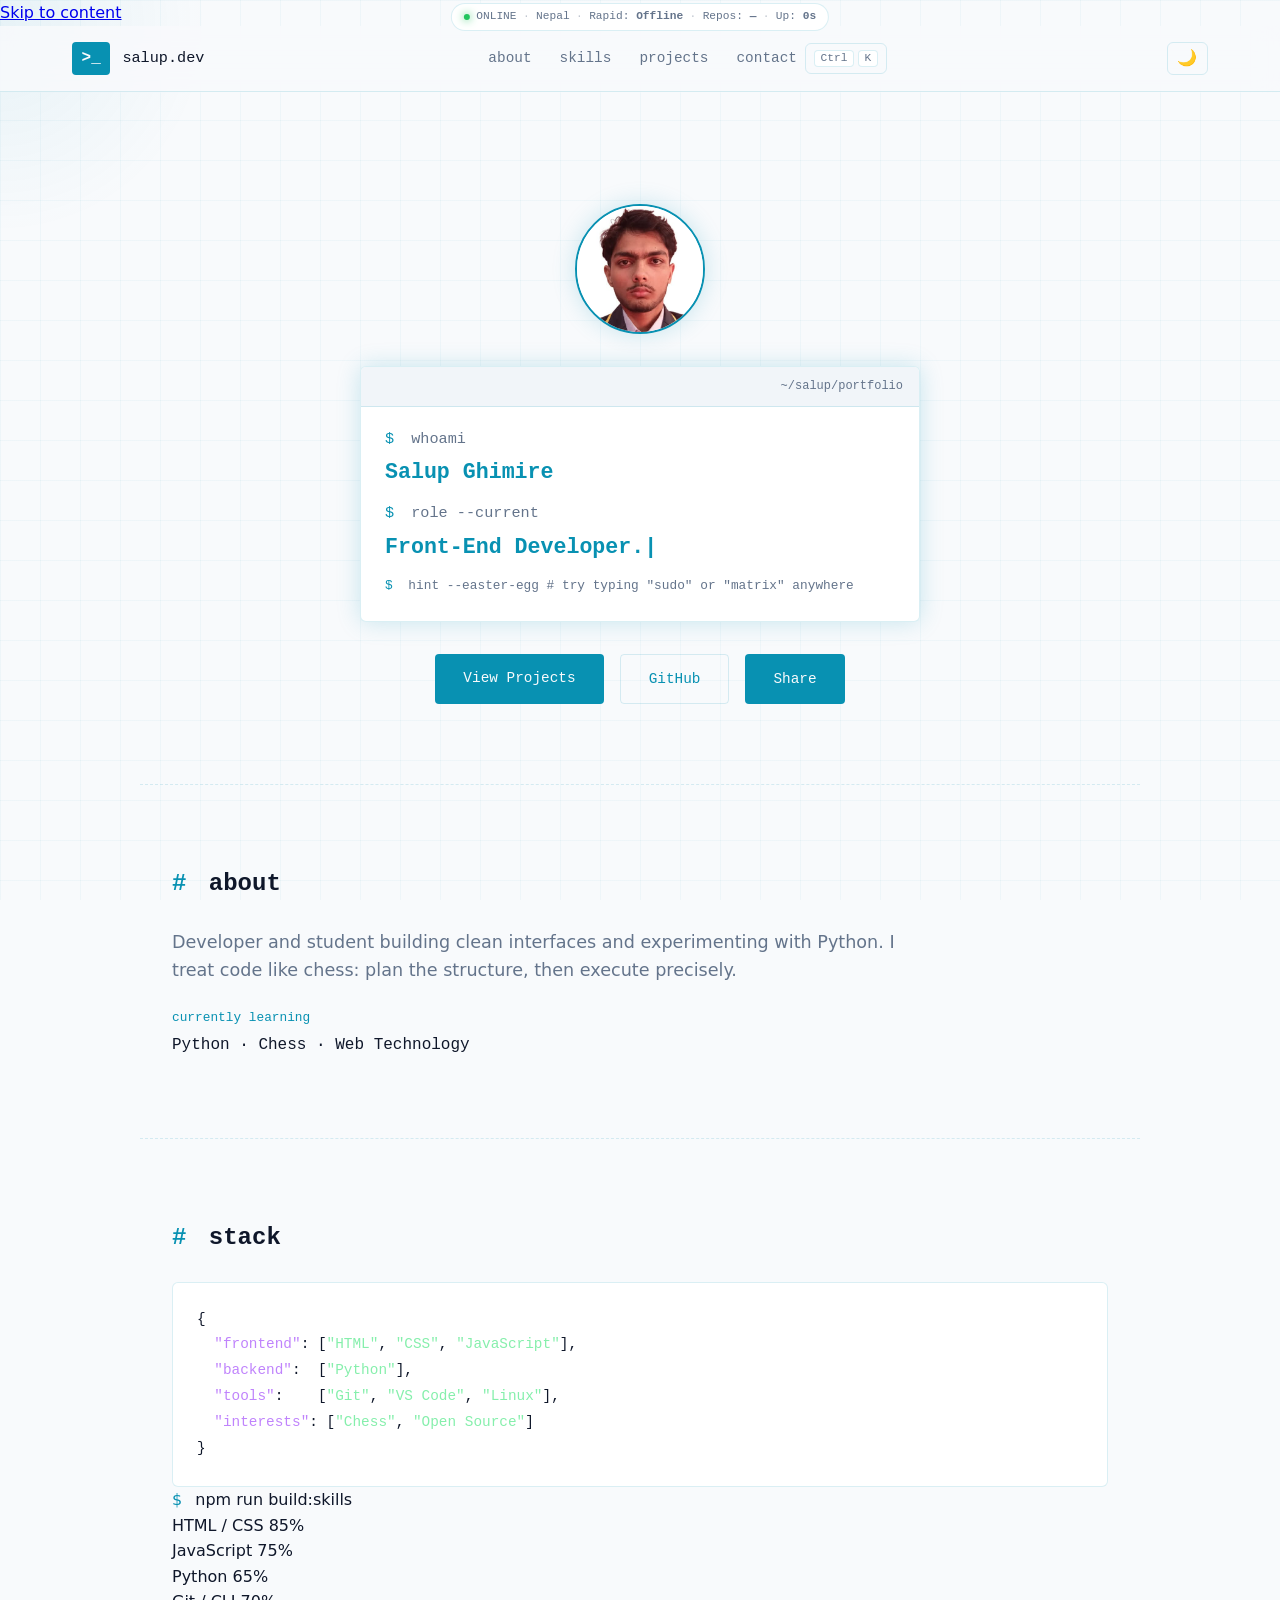
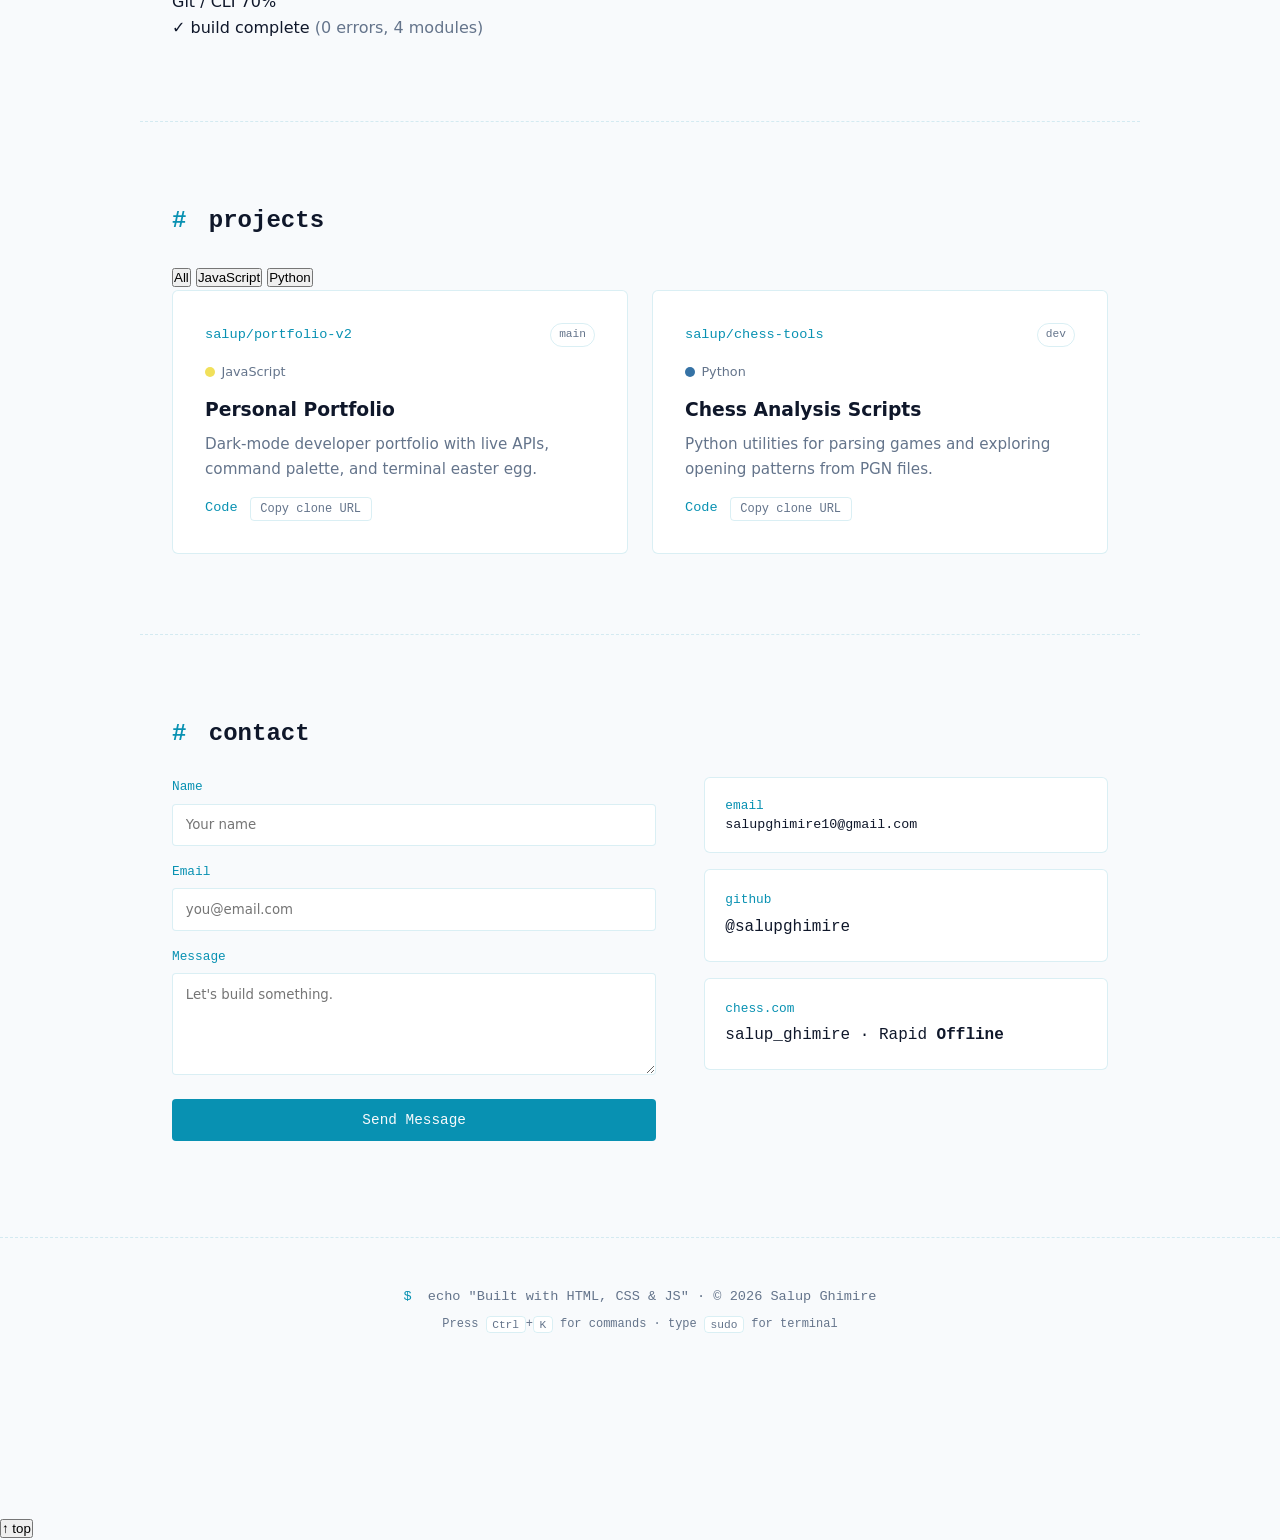
==== commit ed52a3c8: "Update index.html" ====
--- a/index.html
+++ b/index.html
@@ -3,26 +3,71 @@
 <head>
   <meta charset="UTF-8" />
   <meta name="viewport" content="width=device-width, initial-scale=1.0" />
-  <meta name="description" content="Salup Ghimire — Front-End Developer, Python enthusiast, and chess strategist." />
-  <meta property="og:title" content="Salup Ghimire | Developer Portfolio" />
-  <meta property="og:description" content="Front-End Developer · Python · Chess" />
-  <title>Salup Ghimire | Developer</title>
+
+  <!-- ===== Core SEO ===== -->
+  <title>Salup Ghimire | Front-End Developer & Python Enthusiast</title>
+  <meta name="description" content="Portfolio of Salup Ghimire — Front-End Developer building clean, fast interfaces, exploring Python, and thinking in chess strategy. Based in Nepal." />
+  <meta name="keywords" content="Salup Ghimire, Front-End Developer, Python Developer, Web Developer Nepal, Chess Player Developer" />
+  <meta name="author" content="Salup Ghimire" />
+  <meta name="robots" content="index, follow" />
+  <link rel="canonical" href="https://salup.dev/" />
+  <meta name="theme-color" content="#06b6d4" />
+
+  <!-- ===== Open Graph ===== -->
+  <meta property="og:type" content="website" />
+  <meta property="og:url" content="https://salup.dev/" />
+  <meta property="og:title" content="Salup Ghimire | Front-End Developer & Python Enthusiast" />
+  <meta property="og:description" content="Front-End Developer · Python · Chess. Clean interfaces, careful structure, precise execution." />
+  <meta property="og:image" content="https://salup.dev/og-image.jpg" />
+  <meta property="og:image:width" content="1200" />
+  <meta property="og:image:height" content="630" />
+  <meta property="og:locale" content="en_US" />
+
+  <!-- ===== Twitter Card ===== -->
+  <meta name="twitter:card" content="summary_large_image" />
+  <meta name="twitter:title" content="Salup Ghimire | Front-End Developer" />
+  <meta name="twitter:description" content="Front-End Developer · Python · Chess." />
+  <meta name="twitter:image" content="https://salup.dev/og-image.jpg" />
+
   <link rel="icon" href="data:image/svg+xml,<svg xmlns='http://www.w3.org/2000/svg' viewBox='0 0 100 100'><text y='.9em' font-size='90'>&gt;_</text></svg>" />
+
   <link rel="preconnect" href="https://fonts.googleapis.com" />
   <link rel="preconnect" href="https://fonts.gstatic.com" crossorigin />
   <link href="https://fonts.googleapis.com/css2?family=Inter:wght@400;600;800&family=JetBrains+Mono:wght@400;700&display=swap" rel="stylesheet" />
+  <link rel="preload" as="image" href="salup.jpg" />
   <link rel="stylesheet" href="style.css" />
+
   <!-- Prevent theme flash -->
   <script>
     (function () {
-      const saved = localStorage.getItem('theme');
+      var saved = localStorage.getItem('theme');
       if (saved === 'light' || saved === 'dark') {
         document.documentElement.setAttribute('data-theme', saved);
+      } else if (window.matchMedia('(prefers-color-scheme: light)').matches) {
+        document.documentElement.setAttribute('data-theme', 'light');
       }
     })();
   </script>
+
+  <!-- ===== JSON-LD: Person schema ===== -->
+  <script type="application/ld+json">
+  {
+    "@context": "https://schema.org",
+    "@type": "Person",
+    "name": "Salup Ghimire",
+    "url": "https://salup.dev/",
+    "jobTitle": "Front-End Developer",
+    "knowsAbout": ["JavaScript", "HTML", "CSS", "Python", "Chess"],
+    "sameAs": [
+      "https://github.com/salupghimire",
+      "https://www.chess.com/member/salup_ghimire"
+    ]
+  }
+  </script>
 </head>
 <body>
+  <a href="#main-content" class="skip-link">Skip to content</a>
+
   <div id="cursor-glow" aria-hidden="true"></div>
   <div id="scroll-progress" role="progressbar" aria-label="Scroll progress" aria-valuemin="0" aria-valuemax="100"></div>
 
@@ -42,9 +87,11 @@
     <span class="status-sep">·</span>
     <span id="status-location">Nepal</span>
     <span class="status-sep">·</span>
-    <span>Rapid: <strong id="live-chess-rating">...</strong></span>
+    <span class="hide-xs">Rapid: <strong id="live-chess-rating">...</strong></span>
+    <span class="status-sep hide-xs">·</span>
+    <span class="hide-xs">Repos: <strong id="live-github-repos">...</strong></span>
     <span class="status-sep">·</span>
-    <span>Repos: <strong id="live-github-repos">...</strong></span>
+    <span>Up: <strong id="session-uptime">0s</strong></span>
   </div>
 
   <!-- Header -->
@@ -56,16 +103,16 @@
       </a>
 
       <div class="nav-desktop">
-        <a href="#about">about</a>
-        <a href="#skills">skills</a>
-        <a href="#projects">projects</a>
-        <a href="#contact">contact</a>
+        <a href="#about" data-section="about">about</a>
+        <a href="#skills" data-section="skills">skills</a>
+        <a href="#projects" data-section="projects">projects</a>
+        <a href="#contact" data-section="contact">contact</a>
         <button type="button" id="cmdHint" class="cmd-hint" title="Open command palette (Ctrl+K)">
           <kbd>Ctrl</kbd><kbd>K</kbd>
         </button>
-        <button type="button" id="themeToggle" aria-label="Toggle theme">🌙</button>
-      </div>
-
+      </div>
+
+      <button type="button" id="themeToggle" class="theme-toggle" aria-label="Toggle theme">🌙</button>
       <button type="button" class="nav-toggle" aria-label="Open menu" aria-expanded="false" aria-controls="mobileNav" onclick="toggleMenu()">☰</button>
     </nav>
   </header>
@@ -73,14 +120,14 @@
   <!-- Mobile nav -->
   <div id="mobileBackdrop" class="mobile-backdrop" aria-hidden="true" onclick="closeMobileNav()"></div>
   <nav id="mobileNav" class="mobile-nav" aria-hidden="true" aria-label="Mobile navigation">
-    <a href="#about" onclick="closeMobileNav()">about</a>
-    <a href="#skills" onclick="closeMobileNav()">skills</a>
-    <a href="#projects" onclick="closeMobileNav()">projects</a>
-    <a href="#contact" onclick="closeMobileNav()">contact</a>
+    <a href="#about" data-section="about" onclick="closeMobileNav()">about</a>
+    <a href="#skills" data-section="skills" onclick="closeMobileNav()">skills</a>
+    <a href="#projects" data-section="projects" onclick="closeMobileNav()">projects</a>
+    <a href="#contact" data-section="contact" onclick="closeMobileNav()">contact</a>
     <button type="button" class="mobile-cmd-btn" onclick="openCommandPalette(); closeMobileNav();">⌘ Command Palette</button>
   </nav>
 
-  <main>
+  <main id="main-content">
     <!-- Hero -->
     <section id="hero" class="hero reveal">
       <img src="salup.jpg" alt="Salup Ghimire profile photo" class="profile-photo" width="130" height="130" loading="eager" />
@@ -102,7 +149,7 @@
             <span id="typing">&nbsp;</span><span class="typing-cursor" aria-hidden="true">|</span>
           </p>
           <p class="hero-terminal-line muted">
-            <span class="prompt">$</span> hint --easter-egg <span class="term-dim"># try typing "sudo" anywhere</span>
+            <span class="prompt">$</span> hint --easter-egg <span class="term-dim"># try typing "sudo" or "matrix" anywhere</span>
           </p>
         </div>
       </div>
@@ -110,6 +157,7 @@
       <div class="hero-actions">
         <a href="#projects" class="btn">View Projects</a>
         <a href="https://github.com/salupghimire" class="btn secondary" target="_blank" rel="noopener noreferrer">GitHub</a>
+        <button type="button" class="btn ghost" id="shareBtn">Share</button>
       </div>
     </section>
 
@@ -122,7 +170,7 @@
       </p>
       <p class="learning-line">
         <span class="channel-title">currently learning</span>
-        Python· Chess · Web Technology
+        Python · Chess · Web Technology
       </p>
     </section>
 
@@ -135,13 +183,58 @@
   <span class="json-key">"tools"</span>:    [<span class="json-str">"Git"</span>, <span class="json-str">"VS Code"</span>, <span class="json-str">"Linux"</span>],
   <span class="json-key">"interests"</span>: [<span class="json-str">"Chess"</span>, <span class="json-str">"Open Source"</span>]
 }</code></pre>
+
+      <div class="build-log" aria-label="Skill proficiency">
+        <p class="build-log-cmd"><span class="prompt">$</span> npm run build:skills</p>
+
+        <div class="skill-bar" data-level="85">
+          <div class="skill-bar-top">
+            <span class="skill-name">HTML / CSS</span>
+            <span class="skill-pct">85%</span>
+          </div>
+          <div class="bar-track"><div class="bar-fill"></div></div>
+        </div>
+
+        <div class="skill-bar" data-level="75">
+          <div class="skill-bar-top">
+            <span class="skill-name">JavaScript</span>
+            <span class="skill-pct">75%</span>
+          </div>
+          <div class="bar-track"><div class="bar-fill"></div></div>
+        </div>
+
+        <div class="skill-bar" data-level="65">
+          <div class="skill-bar-top">
+            <span class="skill-name">Python</span>
+            <span class="skill-pct">65%</span>
+          </div>
+          <div class="bar-track"><div class="bar-fill"></div></div>
+        </div>
+
+        <div class="skill-bar" data-level="70">
+          <div class="skill-bar-top">
+            <span class="skill-name">Git / CLI</span>
+            <span class="skill-pct">70%</span>
+          </div>
+          <div class="bar-track"><div class="bar-fill"></div></div>
+        </div>
+
+        <p class="build-log-done">✓ build complete <span class="term-dim">(0 errors, 4 modules)</span></p>
+      </div>
     </section>
 
     <!-- Projects -->
     <section id="projects" class="section reveal" aria-labelledby="projects-heading">
       <h2 id="projects-heading" class="section-title"><span class="prompt">#</span> projects</h2>
-      <div class="grid">
-        <article class="card project-card">
+
+      <div class="filter-bar" role="group" aria-label="Filter projects by language">
+        <button type="button" class="filter-btn active" data-filter="all">All</button>
+        <button type="button" class="filter-btn" data-filter="js">JavaScript</button>
+        <button type="button" class="filter-btn" data-filter="py">Python</button>
+      </div>
+
+      <div class="grid" id="projectGrid">
+        <article class="card project-card" data-tag="js">
           <div class="repo-meta">
             <span class="repo-name">salup/portfolio-v2</span>
             <span class="repo-badge">main</span>
@@ -150,12 +243,12 @@
           <h3>Personal Portfolio</h3>
           <p>Dark-mode developer portfolio with live APIs, command palette, and terminal easter egg.</p>
           <div class="repo-actions">
-            <a href="#" class="repo-link" target="_blank" rel="noopener">Live</a>
+            <a href="https://github.com/salupghimire/portfolio" class="repo-link" target="_blank" rel="noopener">Code</a>
             <button type="button" class="repo-copy" data-copy="https://github.com/salupghimire/portfolio">Copy clone URL</button>
           </div>
         </article>
 
-        <article class="card project-card">
+        <article class="card project-card" data-tag="py">
           <div class="repo-meta">
             <span class="repo-name">salup/chess-tools</span>
             <span class="repo-badge">dev</span>
@@ -164,18 +257,23 @@
           <h3>Chess Analysis Scripts</h3>
           <p>Python utilities for parsing games and exploring opening patterns from PGN files.</p>
           <div class="repo-actions">
-            <a href="#" class="repo-link" target="_blank" rel="noopener">Code</a>
+            <a href="https://github.com/salupghimire/chess-tools" class="repo-link" target="_blank" rel="noopener">Code</a>
             <button type="button" class="repo-copy" data-copy="https://github.com/salupghimire/chess-tools">Copy clone URL</button>
           </div>
         </article>
       </div>
+
+      <p class="filter-empty" id="filterEmpty" hidden>No projects match this filter yet — more in progress.</p>
     </section>
 
     <!-- Contact -->
     <section id="contact" class="section reveal" aria-labelledby="contact-heading">
       <h2 id="contact-heading" class="section-title"><span class="prompt">#</span> contact</h2>
       <div class="contact-layout">
-        <form class="contact-form" action="https://formspree.io/f/YOUR_FORM_ID" method="POST">
+        <form class="contact-form" id="contactForm" action="https://formsubmit.co/salupghimire10@gmail.com" method="POST">
+          <input type="hidden" name="_subject" value="New message from salup.dev" />
+          <input type="text" name="_honey" style="display:none" tabindex="-1" autocomplete="off" />
+
           <div class="form-group">
             <label for="name">Name</label>
             <input type="text" id="name" name="name" required placeholder="Your name" />
@@ -188,7 +286,8 @@
             <label for="message">Message</label>
             <textarea id="message" name="message" rows="5" required placeholder="Let's build something."></textarea>
           </div>
-          <button type="submit" class="btn">Send Message</button>
+          <button type="submit" class="btn" id="contactSubmit">Send Message</button>
+          <p class="form-note" id="formNote" role="status" aria-live="polite"></p>
         </form>
 
         <div class="contact-channels">
@@ -214,6 +313,9 @@
     <p class="footer-hint">Press <kbd>Ctrl</kbd>+<kbd>K</kbd> for commands · type <kbd>sudo</kbd> for terminal</p>
   </footer>
 
+  <!-- Back to top -->
+  <button type="button" id="backToTop" class="back-to-top" aria-label="Back to top">↑ top</button>
+
   <!-- Command Palette -->
   <div id="command-palette" class="command-palette" aria-hidden="true" role="dialog" aria-modal="true" aria-label="Command palette">
     <div class="palette-backdrop" onclick="closeCommandPalette()"></div>
@@ -238,9 +340,12 @@
     </div>
   </div>
 
+  <!-- Matrix rain overlay -->
+  <canvas id="matrix-canvas" aria-hidden="true"></canvas>
+
   <!-- Toast -->
   <div id="toast" class="toast" role="status" aria-live="polite" aria-hidden="true"></div>
 
-  <script src="script.js"></script>
+  <script src="script.js" defer></script>
 </body>
 </html>
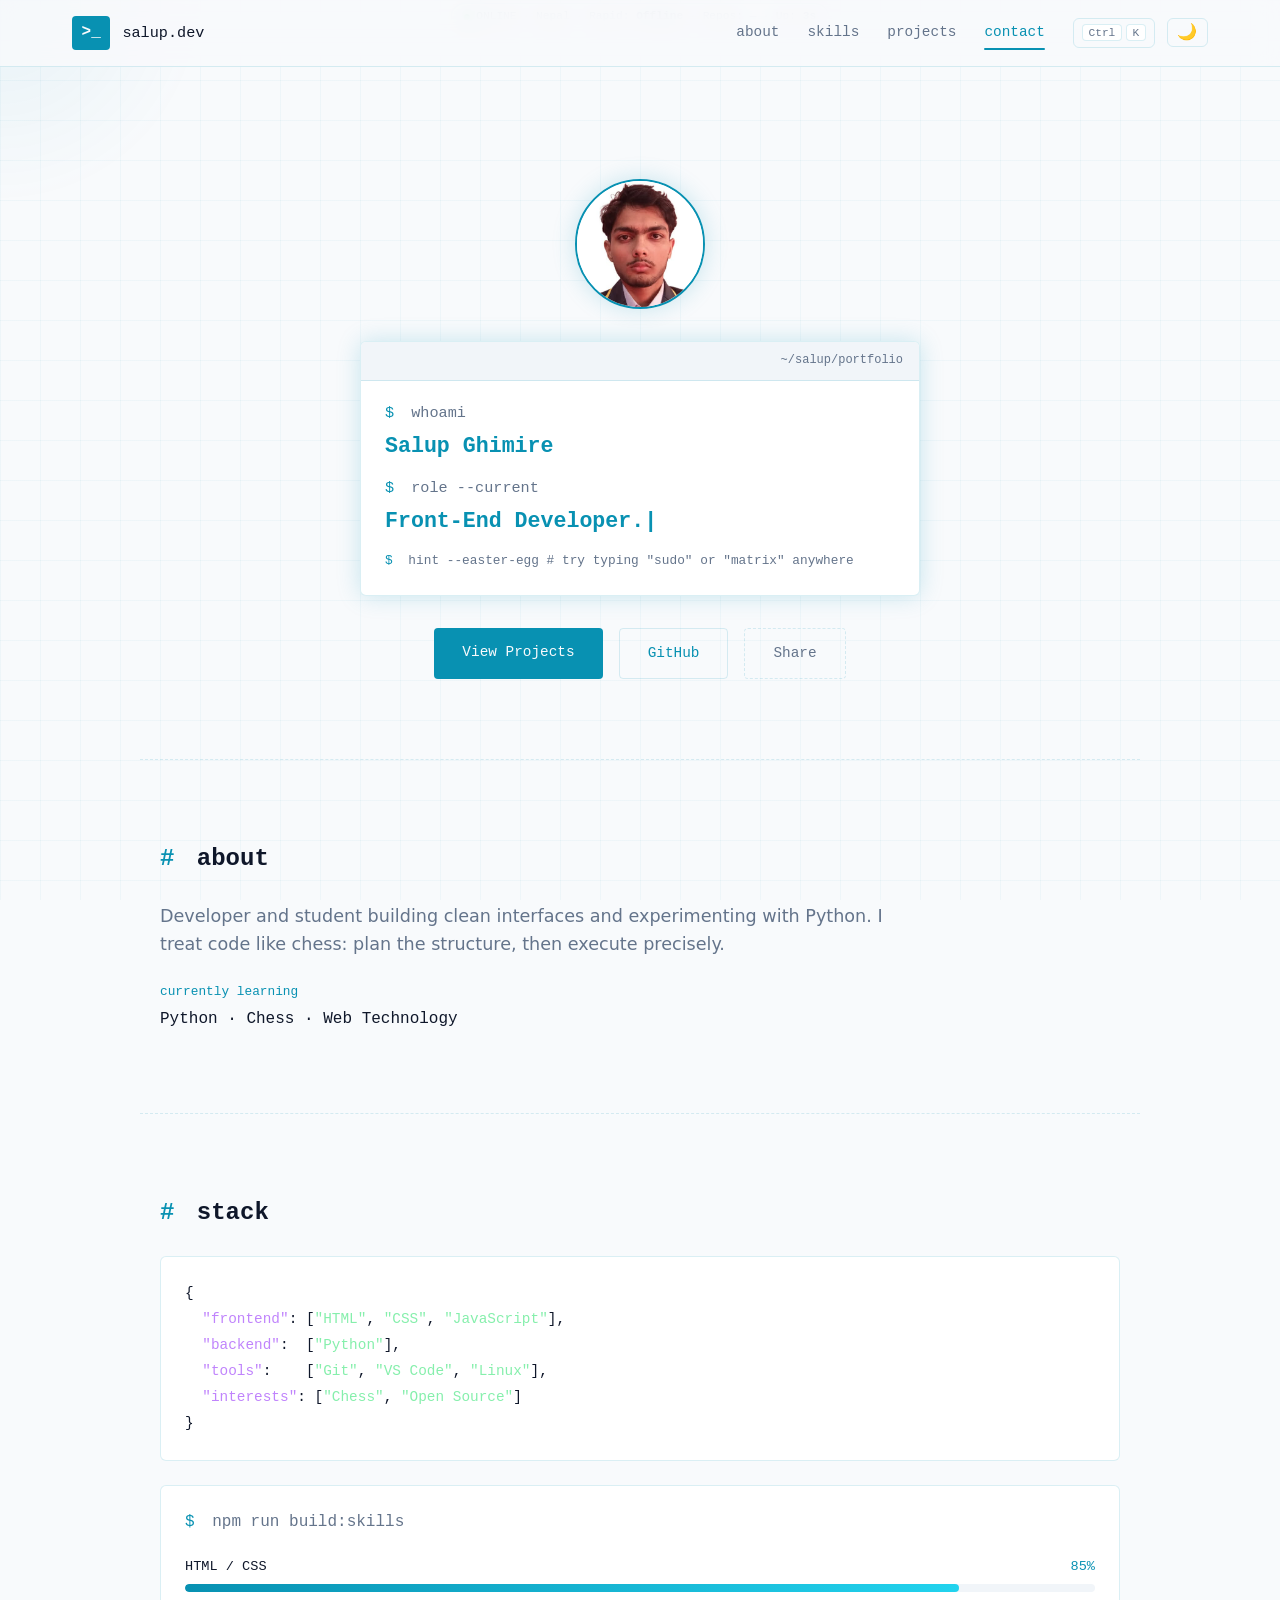
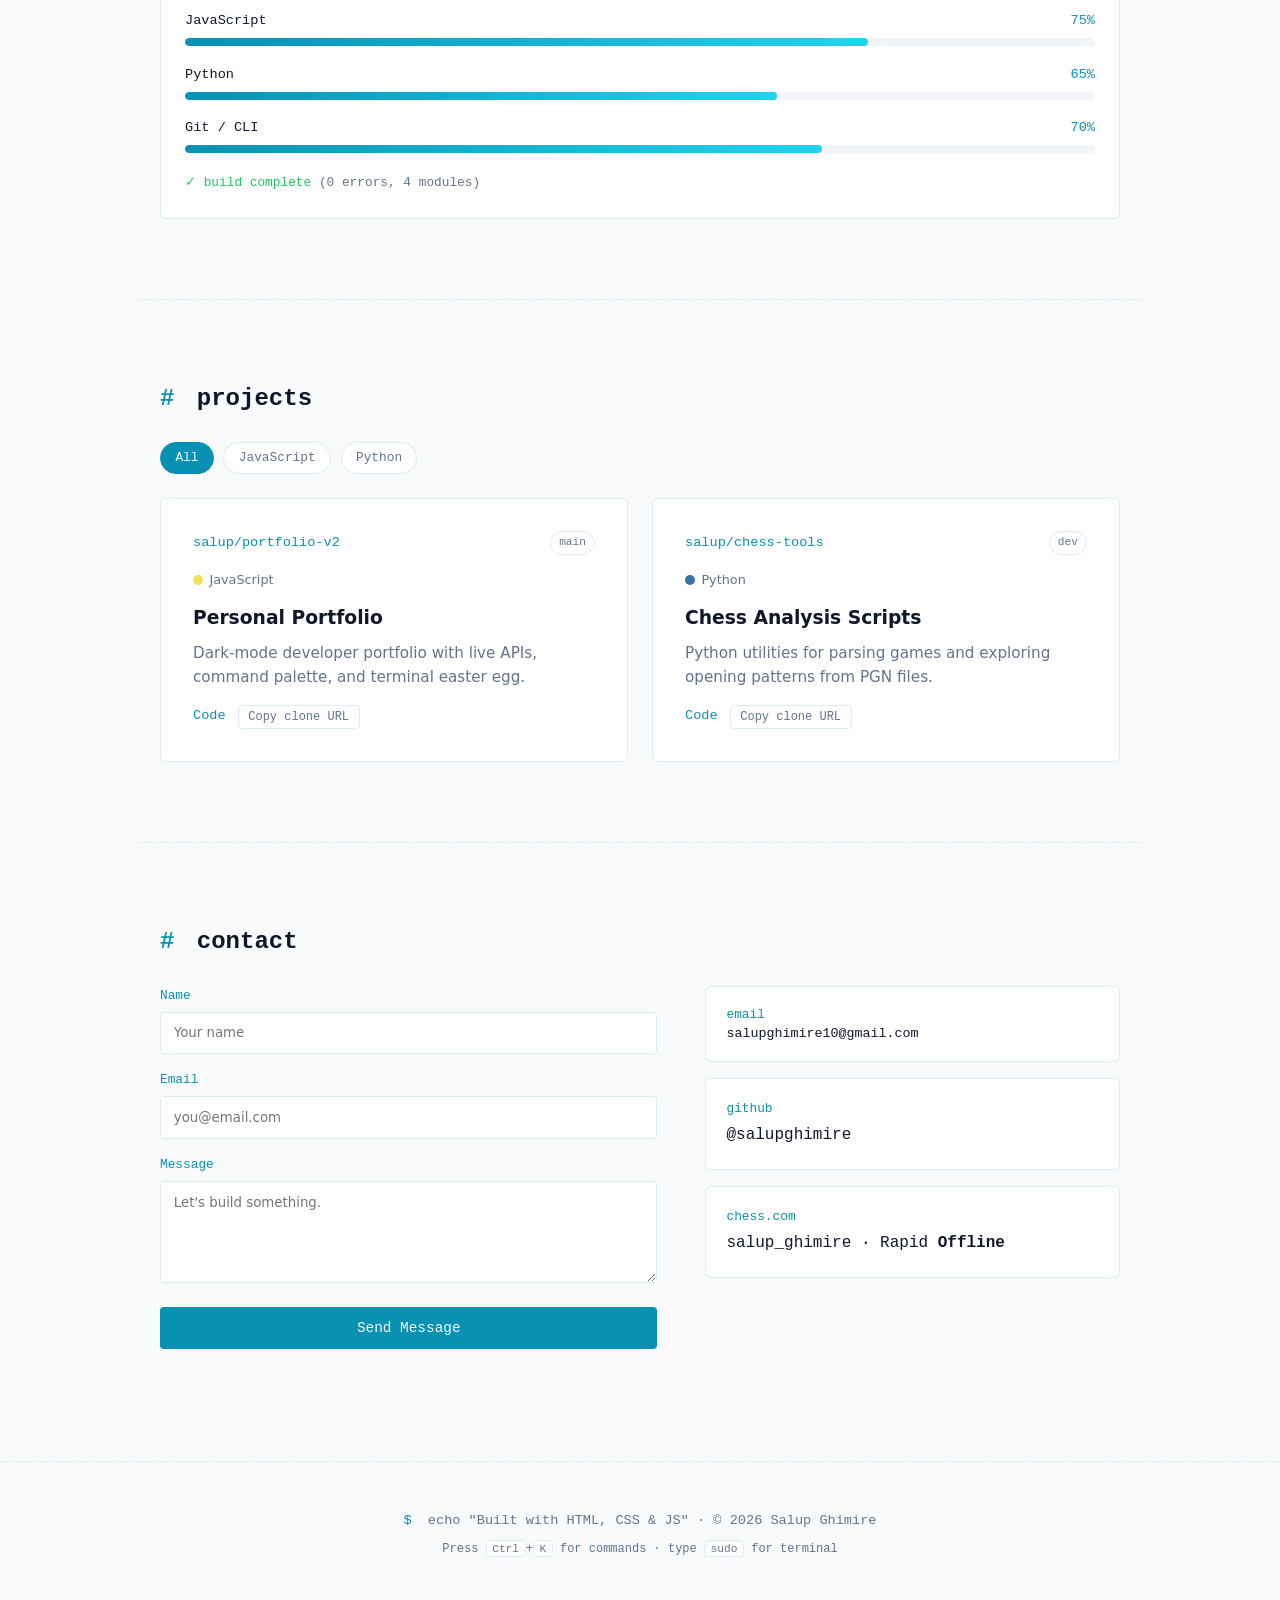
==== commit 91a3674b: "Update index.html" ====
--- a/index.html
+++ b/index.html
@@ -10,15 +10,15 @@
   <meta name="keywords" content="Salup Ghimire, Front-End Developer, Python Developer, Web Developer Nepal, Chess Player Developer" />
   <meta name="author" content="Salup Ghimire" />
   <meta name="robots" content="index, follow" />
-  <link rel="canonical" href="https://salup.dev/" />
+  <link rel="canonical" href="https://salupghimire.github.io/" />
   <meta name="theme-color" content="#06b6d4" />
 
   <!-- ===== Open Graph ===== -->
   <meta property="og:type" content="website" />
-  <meta property="og:url" content="https://salup.dev/" />
+  <meta property="og:url" content="https://salupghimire.github.io/" />
   <meta property="og:title" content="Salup Ghimire | Front-End Developer & Python Enthusiast" />
   <meta property="og:description" content="Front-End Developer · Python · Chess. Clean interfaces, careful structure, precise execution." />
-  <meta property="og:image" content="https://salup.dev/og-image.jpg" />
+  <meta property="og:image" content="https://salupghimire.github.io/og-image.jpg" />
   <meta property="og:image:width" content="1200" />
   <meta property="og:image:height" content="630" />
   <meta property="og:locale" content="en_US" />
@@ -27,7 +27,7 @@
   <meta name="twitter:card" content="summary_large_image" />
   <meta name="twitter:title" content="Salup Ghimire | Front-End Developer" />
   <meta name="twitter:description" content="Front-End Developer · Python · Chess." />
-  <meta name="twitter:image" content="https://salup.dev/og-image.jpg" />
+  <meta name="twitter:image" content="https://salupghimire.github.io/og-image.jpg" />
 
   <link rel="icon" href="data:image/svg+xml,<svg xmlns='http://www.w3.org/2000/svg' viewBox='0 0 100 100'><text y='.9em' font-size='90'>&gt;_</text></svg>" />
 
@@ -55,7 +55,7 @@
     "@context": "https://schema.org",
     "@type": "Person",
     "name": "Salup Ghimire",
-    "url": "https://salup.dev/",
+    "url": "https://salupghimire.github.io/",
     "jobTitle": "Front-End Developer",
     "knowsAbout": ["JavaScript", "HTML", "CSS", "Python", "Chess"],
     "sameAs": [
@@ -271,7 +271,7 @@
       <h2 id="contact-heading" class="section-title"><span class="prompt">#</span> contact</h2>
       <div class="contact-layout">
         <form class="contact-form" id="contactForm" action="https://formsubmit.co/salupghimire10@gmail.com" method="POST">
-          <input type="hidden" name="_subject" value="New message from salup.dev" />
+          <input type="hidden" name="_subject" value="New message from salupghimire.github.io" />
           <input type="text" name="_honey" style="display:none" tabindex="-1" autocomplete="off" />
 
           <div class="form-group">
--- a/style.css
+++ b/style.css
@@ -54,6 +54,24 @@
   }
 }
 
+/* Skip link */
+.skip-link {
+  position: absolute;
+  left: -9999px;
+  top: 0;
+  background: var(--accent);
+  color: var(--bg-main);
+  padding: 0.6rem 1rem;
+  z-index: 40000;
+  font-family: var(--font-mono);
+  font-size: 0.85rem;
+  border-radius: 0 0 6px 0;
+}
+
+.skip-link:focus {
+  left: 0;
+}
+
 /* Background grid */
 body::before {
   content: "";
@@ -67,21 +85,28 @@
   pointer-events: none;
 }
 
-/* Cursor glow */
+/* Cursor glow (transform-driven, GPU composited) */
 #cursor-glow {
   position: fixed;
+  top: 0;
+  left: 0;
   width: 420px;
   height: 420px;
   border-radius: 50%;
   background: radial-gradient(circle, var(--accent-glow) 0%, transparent 70%);
   pointer-events: none;
   z-index: -1;
-  transform: translate(-50%, -50%);
+  transform: translate3d(-50%, -50%, 0);
   opacity: 0.35;
   transition: opacity 0.3s;
+  will-change: transform;
 }
 
 @media (prefers-reduced-motion: reduce) {
+  #cursor-glow { display: none; }
+}
+
+@media (hover: none) {
   #cursor-glow { display: none; }
 }
 
@@ -104,7 +129,7 @@
   top: 3px;
   left: 50%;
   transform: translateX(-50%);
-  z-index: 10000;
+  z-index: 800;
   display: flex;
   align-items: center;
   gap: 0.4rem;
@@ -127,6 +152,7 @@
   background: #22c55e;
   box-shadow: 0 0 8px #22c55e;
   animation: pulse 2s infinite;
+  flex-shrink: 0;
 }
 
 @keyframes pulse {
@@ -176,6 +202,7 @@
   display: flex;
   justify-content: space-between;
   align-items: center;
+  gap: 0.75rem;
 }
 
 .logo {
@@ -184,6 +211,7 @@
   gap: 0.75rem;
   text-decoration: none;
   color: var(--text-main);
+  margin-right: auto;
 }
 
 .logo-mark {
@@ -213,9 +241,22 @@
   font-size: 0.9rem;
   margin-left: 1.25rem;
   transition: var(--transition);
-}
-
-.nav-desktop a:hover { color: var(--accent); }
+  position: relative;
+}
+
+.nav-desktop a:hover,
+.nav-desktop a.active { color: var(--accent); }
+
+.nav-desktop a.active::after {
+  content: "";
+  position: absolute;
+  left: 0;
+  bottom: -6px;
+  width: 100%;
+  height: 2px;
+  background: var(--accent);
+  border-radius: 2px;
+}
 
 #themeToggle, .cmd-hint, .nav-toggle {
   background: none;
@@ -227,11 +268,13 @@
   transition: var(--transition);
 }
 
-#themeToggle {
-  margin-left: 1rem;
+.theme-toggle {
   padding: 0.35rem 0.6rem;
   font-size: 1rem;
-}
+  line-height: 1;
+}
+
+.theme-toggle:hover { border-color: var(--accent); }
 
 .cmd-hint {
   display: flex;
@@ -240,6 +283,7 @@
   padding: 0.35rem 0.5rem;
   font-size: 0.75rem;
   color: var(--text-muted);
+  margin-left: 1.25rem;
 }
 
 .cmd-hint:hover { border-color: var(--accent); color: var(--accent); }
@@ -264,7 +308,7 @@
 
 /* Hero */
 .hero {
-  padding: 7rem 2rem 5rem;
+  padding: 7rem 1.25rem 5rem;
   text-align: center;
   display: flex;
   flex-direction: column;
@@ -340,7 +384,7 @@
 .section {
   max-width: 1000px;
   margin: 0 auto;
-  padding: 5rem 2rem;
+  padding: 5rem 1.25rem;
   border-top: 1px dashed var(--border);
 }
 
@@ -383,6 +427,89 @@
 
 .json-key { color: #c084fc; }
 .json-str { color: #86efac; }
+
+/* Build log / skill bars */
+.build-log {
+  margin-top: 1.5rem;
+  background: var(--bg-surface);
+  border: 1px solid var(--border);
+  border-radius: var(--radius);
+  padding: 1.5rem;
+  font-family: var(--font-mono);
+}
+
+.build-log-cmd { color: var(--text-muted); margin-bottom: 1.25rem; }
+
+.skill-bar { margin-bottom: 1.1rem; }
+.skill-bar:last-of-type { margin-bottom: 1.25rem; }
+
+.skill-bar-top {
+  display: flex;
+  justify-content: space-between;
+  font-size: 0.85rem;
+  margin-bottom: 0.4rem;
+  color: var(--text-main);
+}
+
+.skill-pct { color: var(--accent); }
+
+.bar-track {
+  width: 100%;
+  height: 8px;
+  background: var(--bg-surface-hover);
+  border-radius: 999px;
+  overflow: hidden;
+}
+
+.bar-fill {
+  height: 100%;
+  width: 0%;
+  background: linear-gradient(90deg, var(--accent), #22d3ee);
+  border-radius: 999px;
+  transition: width 1.1s cubic-bezier(0.4, 0, 0.2, 1);
+}
+
+.build-log-done {
+  font-size: 0.8rem;
+  color: #22c55e;
+}
+
+/* Filter bar */
+.filter-bar {
+  display: flex;
+  gap: 0.6rem;
+  flex-wrap: wrap;
+  margin-bottom: 1.5rem;
+}
+
+.filter-btn {
+  background: var(--bg-surface);
+  border: 1px solid var(--border);
+  color: var(--text-muted);
+  font-family: var(--font-mono);
+  font-size: 0.8rem;
+  padding: 0.45rem 0.9rem;
+  border-radius: 999px;
+  cursor: pointer;
+  transition: var(--transition);
+}
+
+.filter-btn:hover { border-color: var(--accent); color: var(--accent); }
+
+.filter-btn.active {
+  background: var(--accent);
+  color: var(--bg-main);
+  border-color: var(--accent);
+}
+
+.filter-empty {
+  color: var(--text-muted);
+  font-family: var(--font-mono);
+  font-size: 0.9rem;
+  margin-top: 1rem;
+}
+
+.project-card.hidden-card { display: none; }
 
 /* Grid & cards */
 .grid {
@@ -496,6 +623,14 @@
   border: 1px solid var(--border);
 }
 
+.ghost {
+  background: transparent;
+  color: var(--text-muted);
+  border: 1px dashed var(--border);
+}
+
+.ghost:hover { color: var(--accent); border-color: var(--accent); }
+
 /* Contact */
 .contact-layout {
   display: grid;
@@ -533,6 +668,16 @@
 .form-group textarea:focus {
   border-color: var(--accent);
 }
+
+.form-note {
+  font-family: var(--font-mono);
+  font-size: 0.85rem;
+  color: var(--text-muted);
+  min-height: 1.2em;
+}
+
+.form-note.success { color: #22c55e; }
+.form-note.error { color: #ef4444; }
 
 .contact-card {
   display: block;
@@ -552,12 +697,41 @@
 
 .contact-card:hover { border-color: var(--accent); }
 
+/* Back to top */
+.back-to-top {
+  position: fixed;
+  bottom: 1.5rem;
+  right: 1.5rem;
+  background: var(--bg-surface);
+  border: 1px solid var(--border);
+  color: var(--accent);
+  font-family: var(--font-mono);
+  font-size: 0.8rem;
+  padding: 0.6rem 1rem;
+  border-radius: 999px;
+  cursor: pointer;
+  z-index: 500;
+  opacity: 0;
+  visibility: hidden;
+  transform: translateY(10px);
+  transition: var(--transition);
+  box-shadow: var(--glow);
+}
+
+.back-to-top.visible {
+  opacity: 1;
+  visibility: visible;
+  transform: translateY(0);
+}
+
+.back-to-top:hover { border-color: var(--accent); }
+
 /* Mobile nav */
 .nav-toggle {
   display: none;
-  font-size: 1.5rem;
-  padding: 0.5rem;
-  z-index: 10000;
+  font-size: 1.4rem;
+  padding: 0.4rem 0.6rem;
+  z-index: 1000;
 }
 
 .mobile-backdrop {
@@ -580,6 +754,7 @@
   top: 0;
   right: -100%;
   width: 280px;
+  max-width: 80vw;
   height: 100vh;
   background: var(--bg-surface);
   box-shadow: -5px 0 20px rgba(0, 0, 0, 0.3);
@@ -602,6 +777,7 @@
   transition: 0.2s;
 }
 
+.mobile-nav a.active { color: var(--accent); }
 .mobile-nav a:active { background: var(--bg-surface-hover); }
 
 .mobile-cmd-btn {
@@ -637,7 +813,7 @@
 /* Footer */
 .site-footer {
   text-align: center;
-  padding: 3rem 2rem;
+  padding: 3rem 1.25rem;
   border-top: 1px dashed var(--border);
   font-family: var(--font-mono);
   font-size: 0.85rem;
@@ -795,6 +971,18 @@
   line-height: 1.2;
   color: #0fa;
 }
+
+/* Matrix rain canvas */
+#matrix-canvas {
+  position: fixed;
+  inset: 0;
+  z-index: 19000;
+  pointer-events: none;
+  opacity: 0;
+  transition: opacity 0.4s;
+}
+
+#matrix-canvas.active { opacity: 1; }
 
 /* Toast */
 .toast {
@@ -814,6 +1002,8 @@
   visibility: hidden;
   transition: 0.3s;
   box-shadow: var(--glow);
+  max-width: 90vw;
+  text-align: center;
 }
 
 .toast.show {
@@ -822,7 +1012,40 @@
   transform: translateX(-50%) translateY(0);
 }
 
-/* Responsive */
+/* ==========================================================================
+   RESPONSIVE
+   ========================================================================== */
 @media (max-width: 768px) {
   .nav-desktop { display: none !important; }
-  .nav-toggle {
+
+  .nav-toggle { display: inline-flex; }
+
+  .nav { padding: 0.85rem 1.25rem; }
+
+  .cmd-hint { display: none; }
+
+  .hide-xs { display: none; }
+
+  .status-bar { font-size: 0.65rem; padding: 0.2rem 0.6rem; }
+
+  .contact-layout {
+    grid-template-columns: 1fr;
+    gap: 2rem;
+  }
+
+  .section { padding: 3.5rem 1.25rem; }
+
+  .hero { padding: 6rem 1rem 3.5rem; }
+
+  .back-to-top {
+    bottom: 1rem;
+    right: 1rem;
+    font-size: 0.75rem;
+    padding: 0.5rem 0.85rem;
+  }
+}
+
+@media (max-width: 420px) {
+  .status-bar { gap: 0.3rem; }
+  .hero-terminal-body { padding: 1rem; font-size: 0.85rem; }
+}
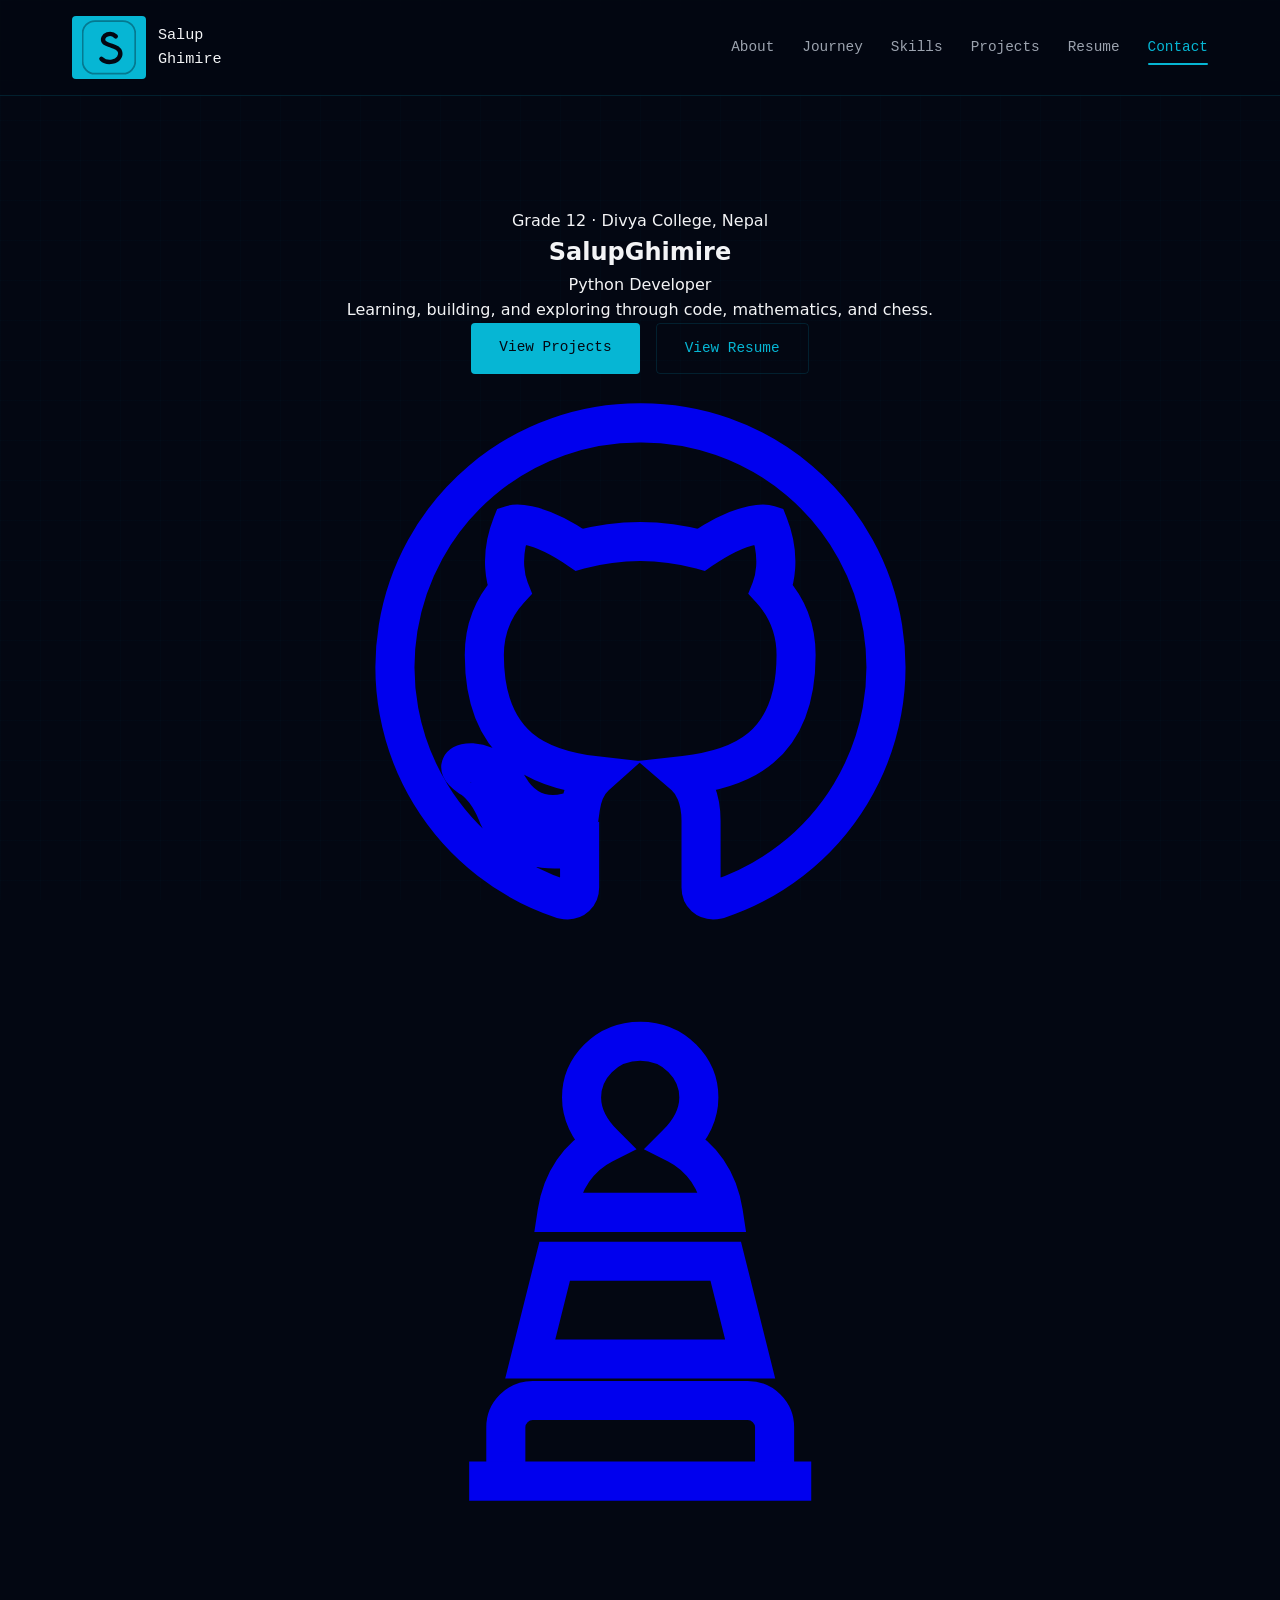
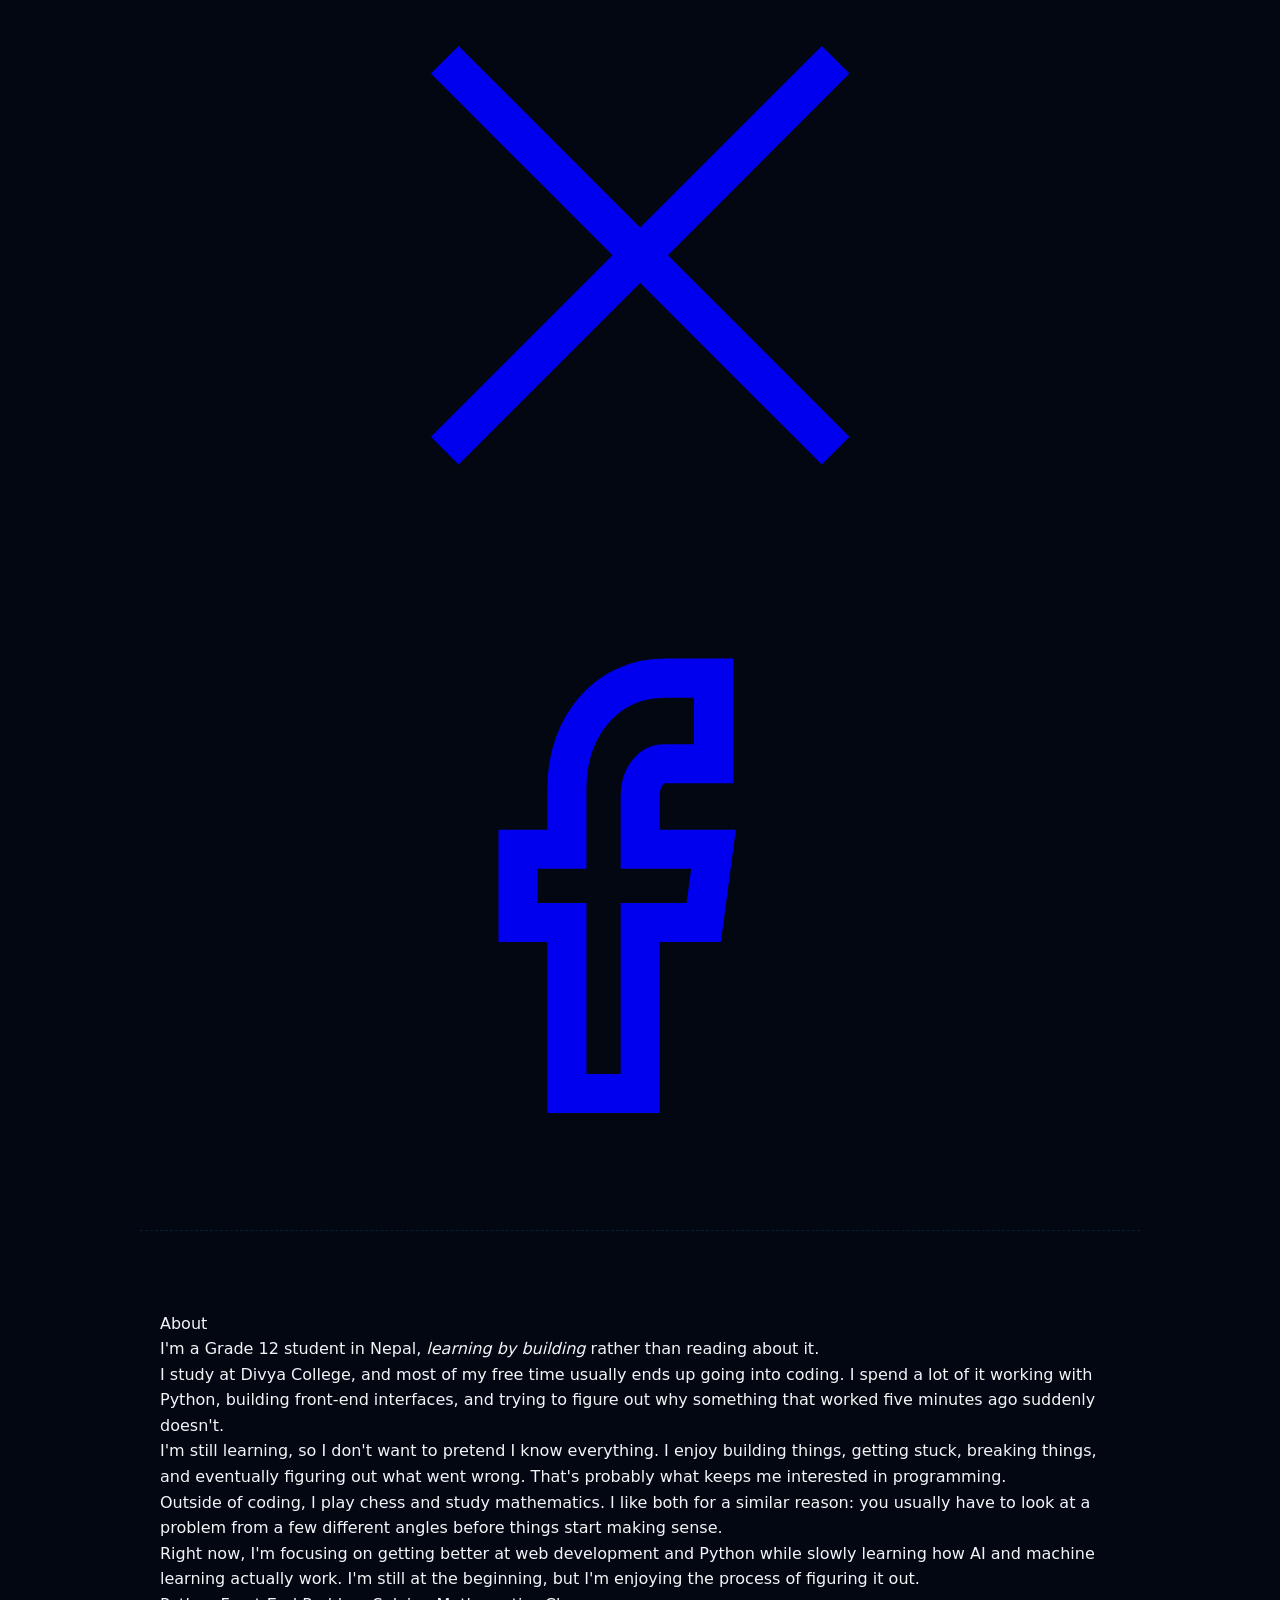
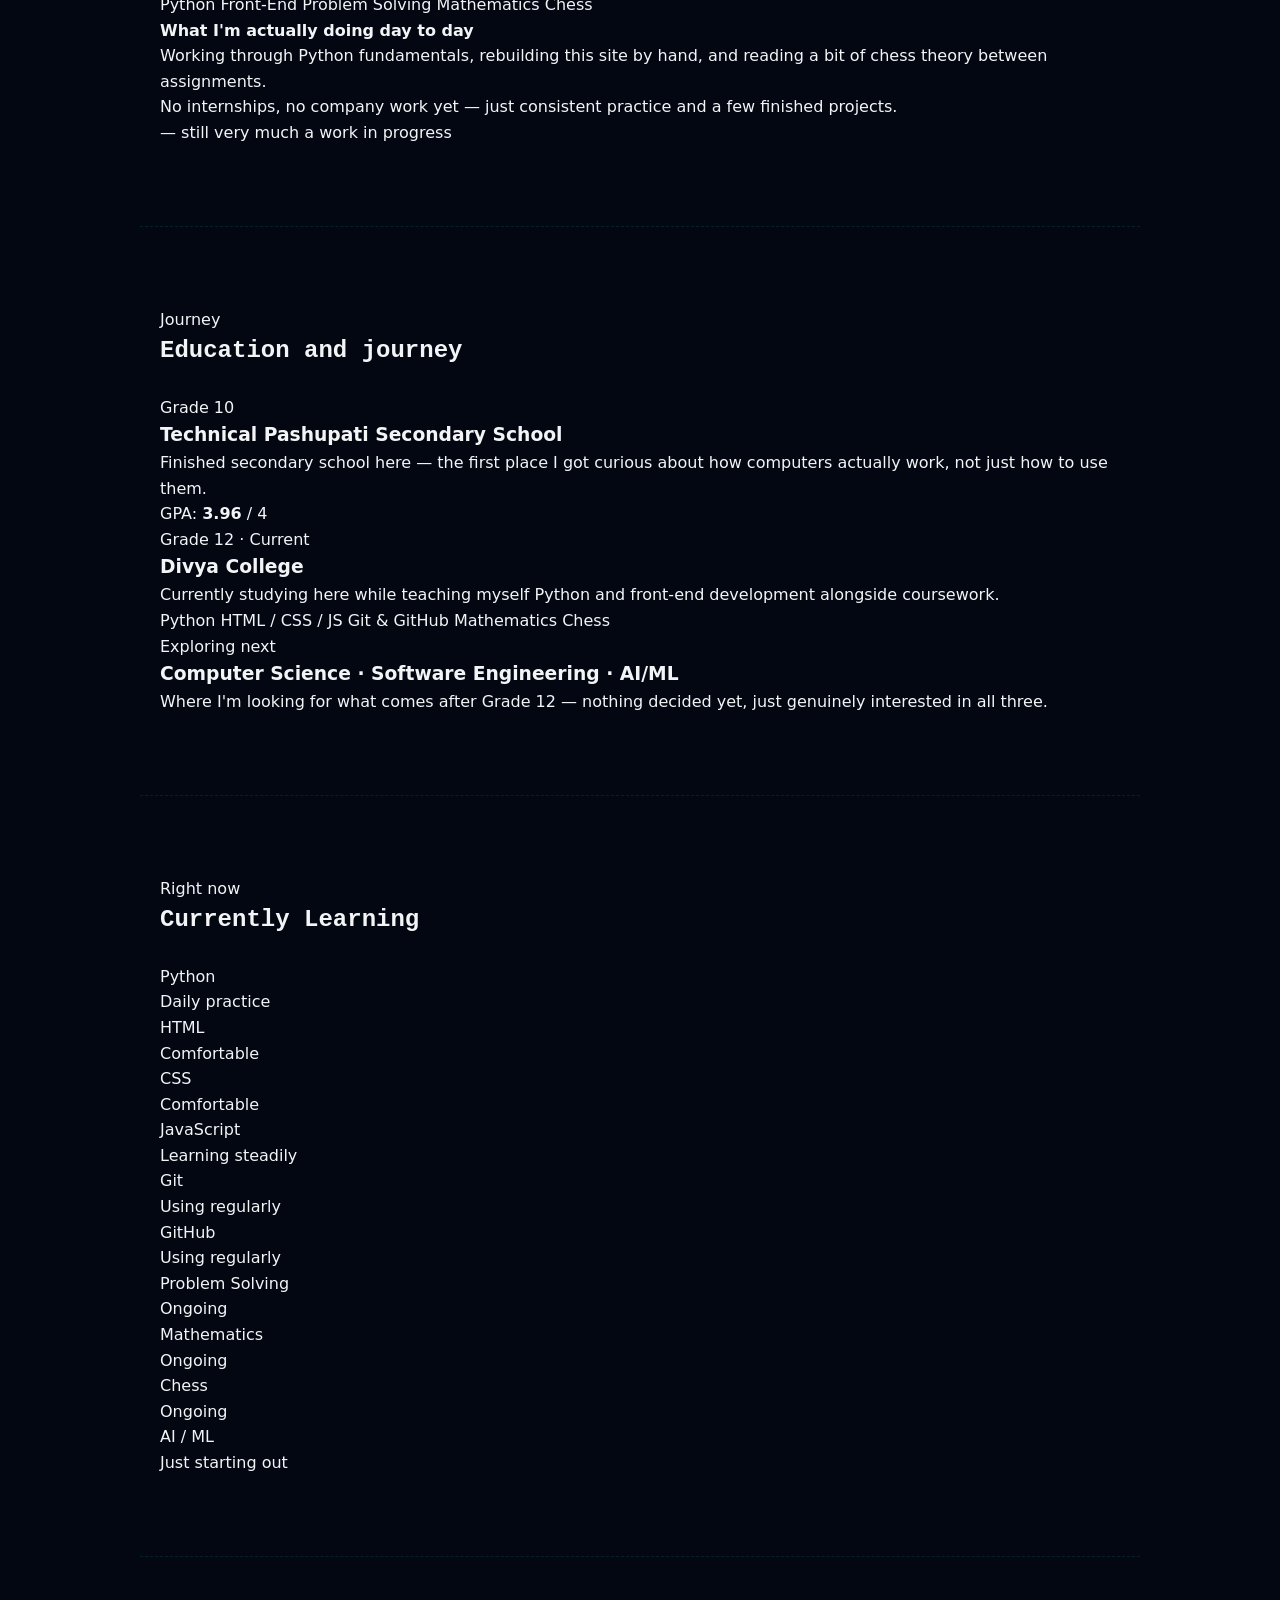
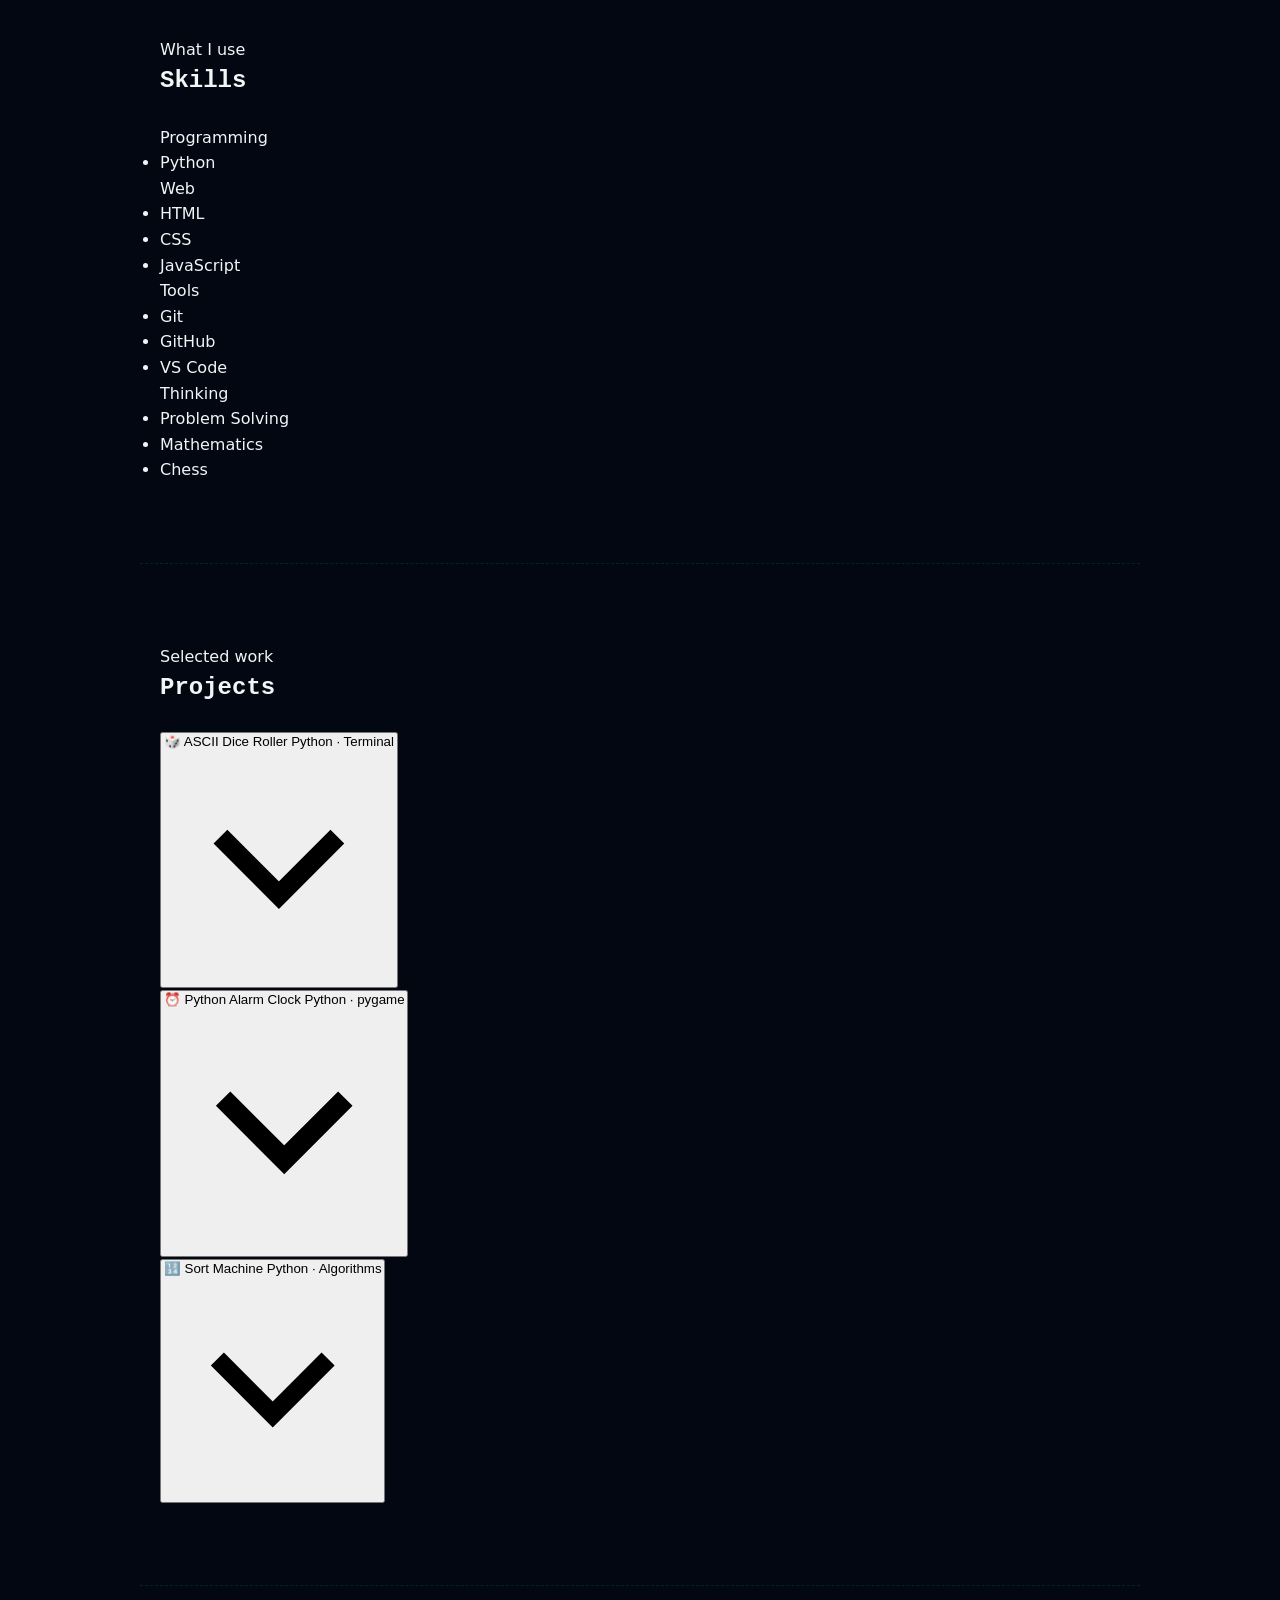
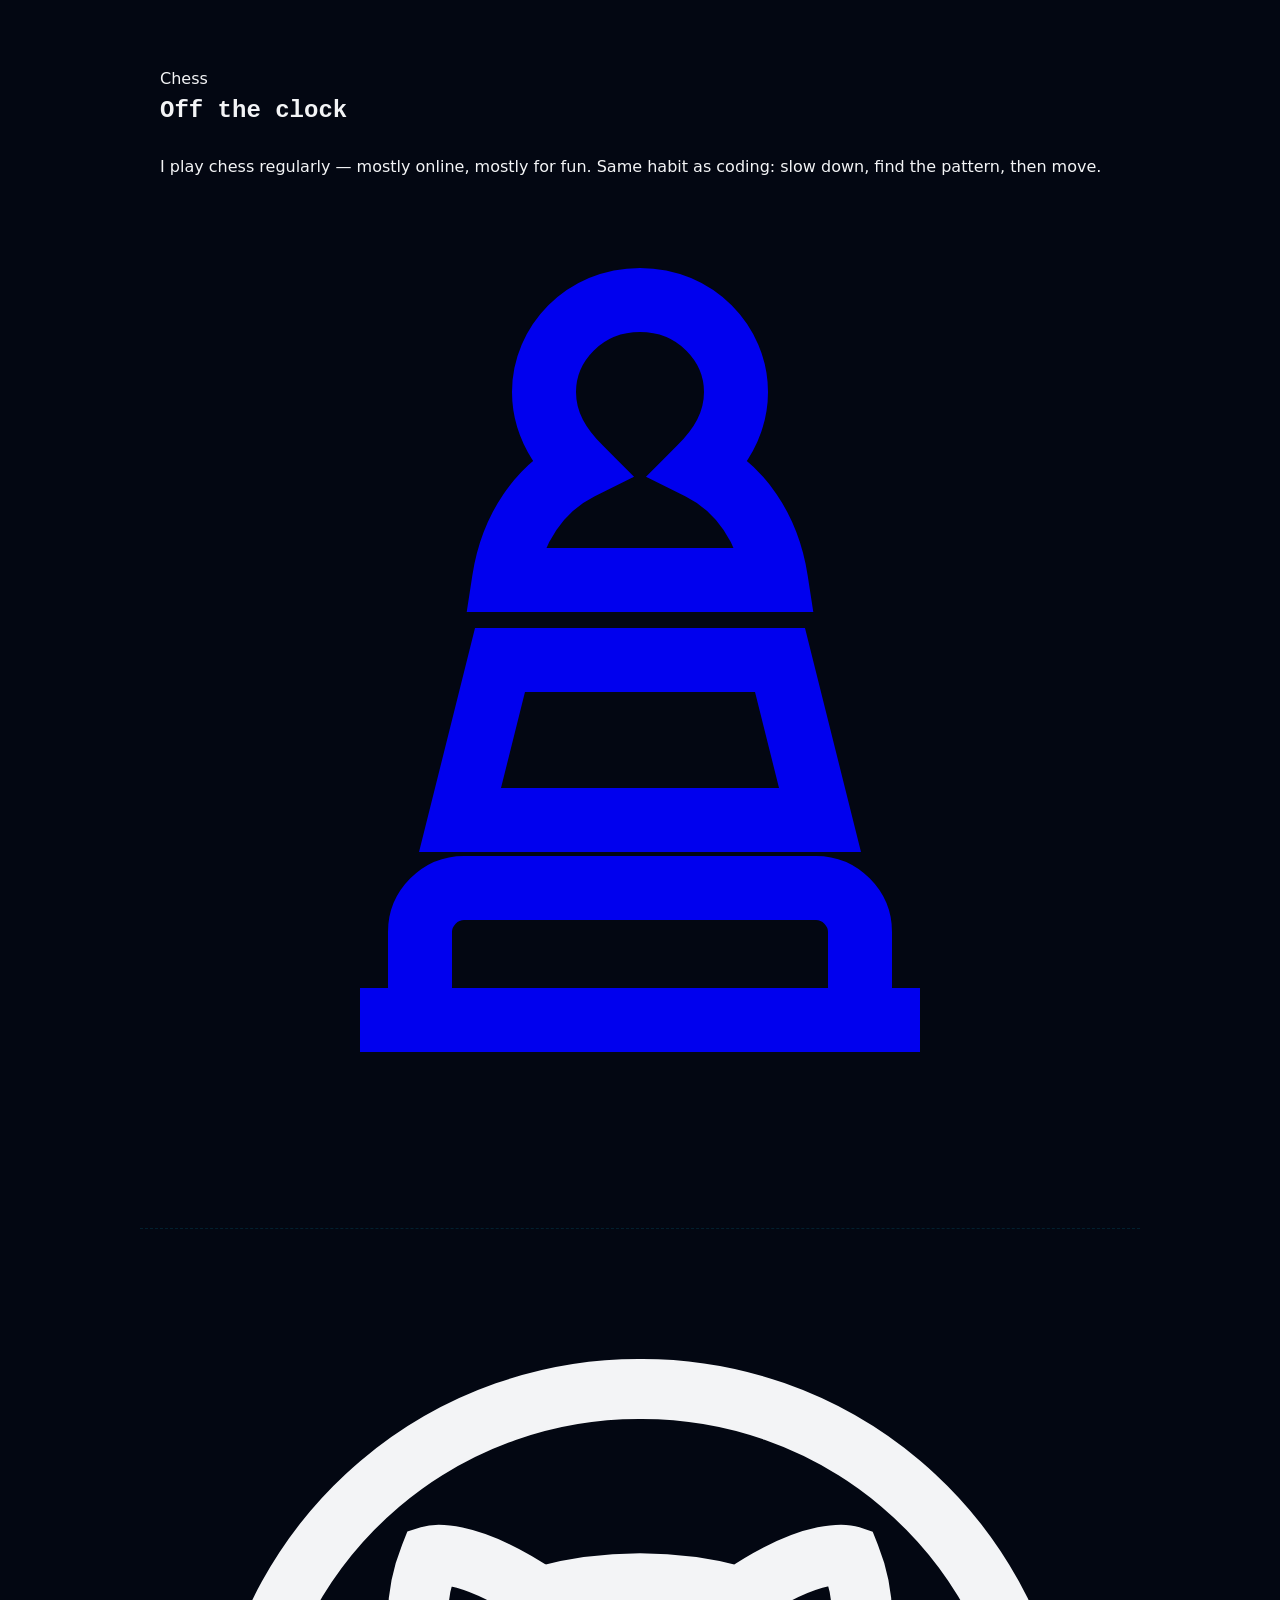
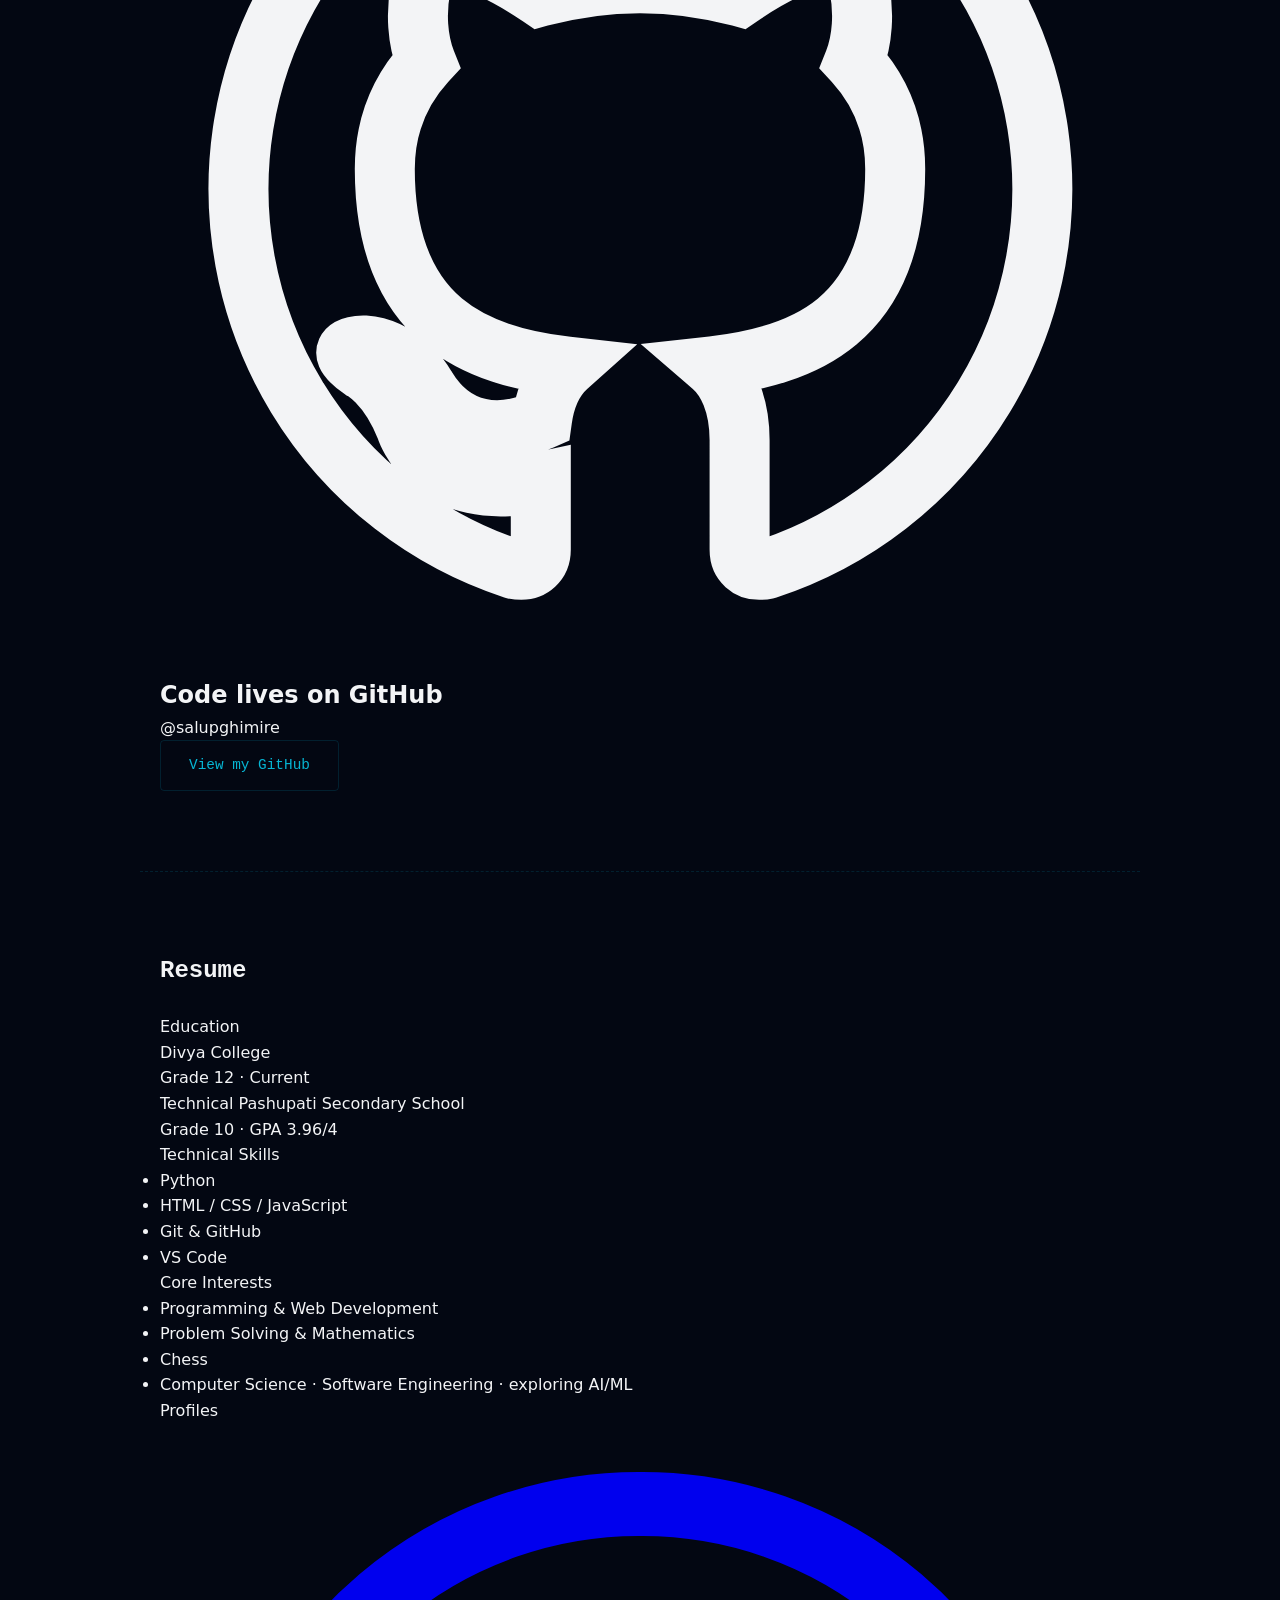
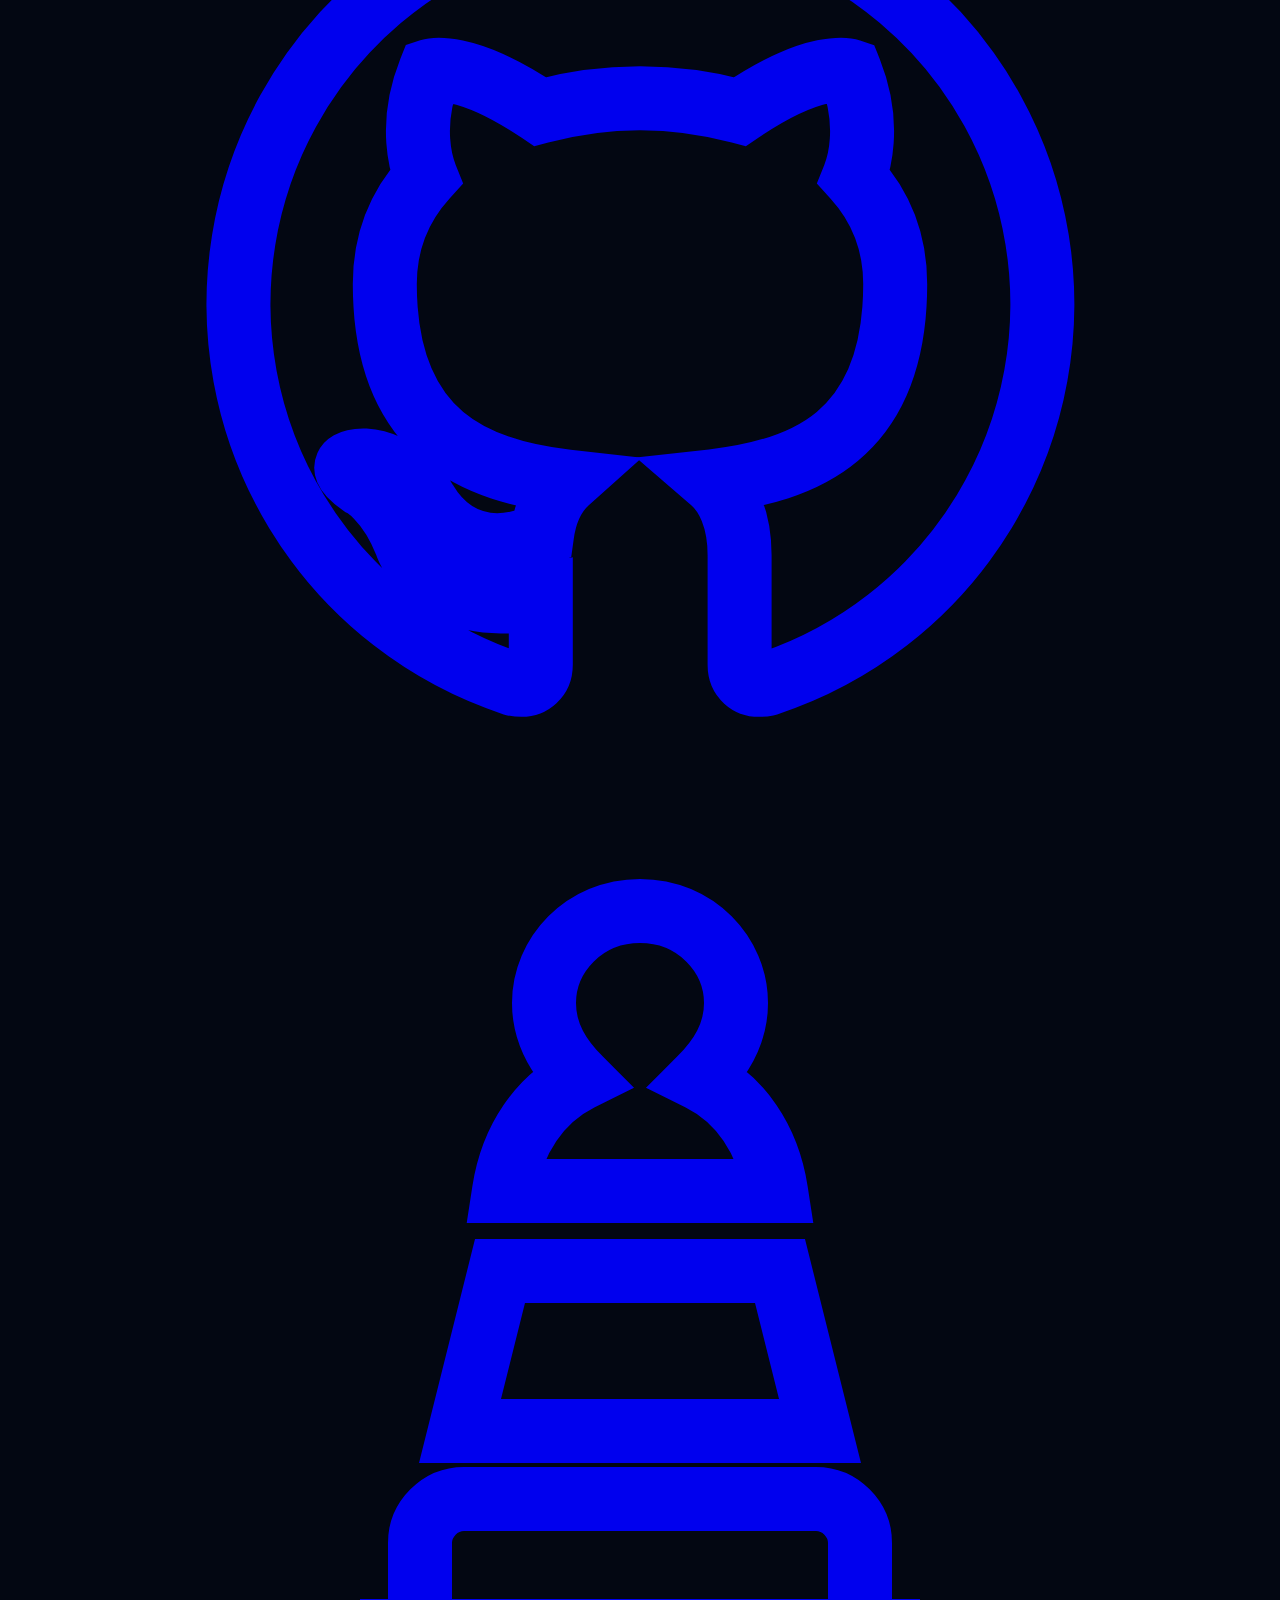
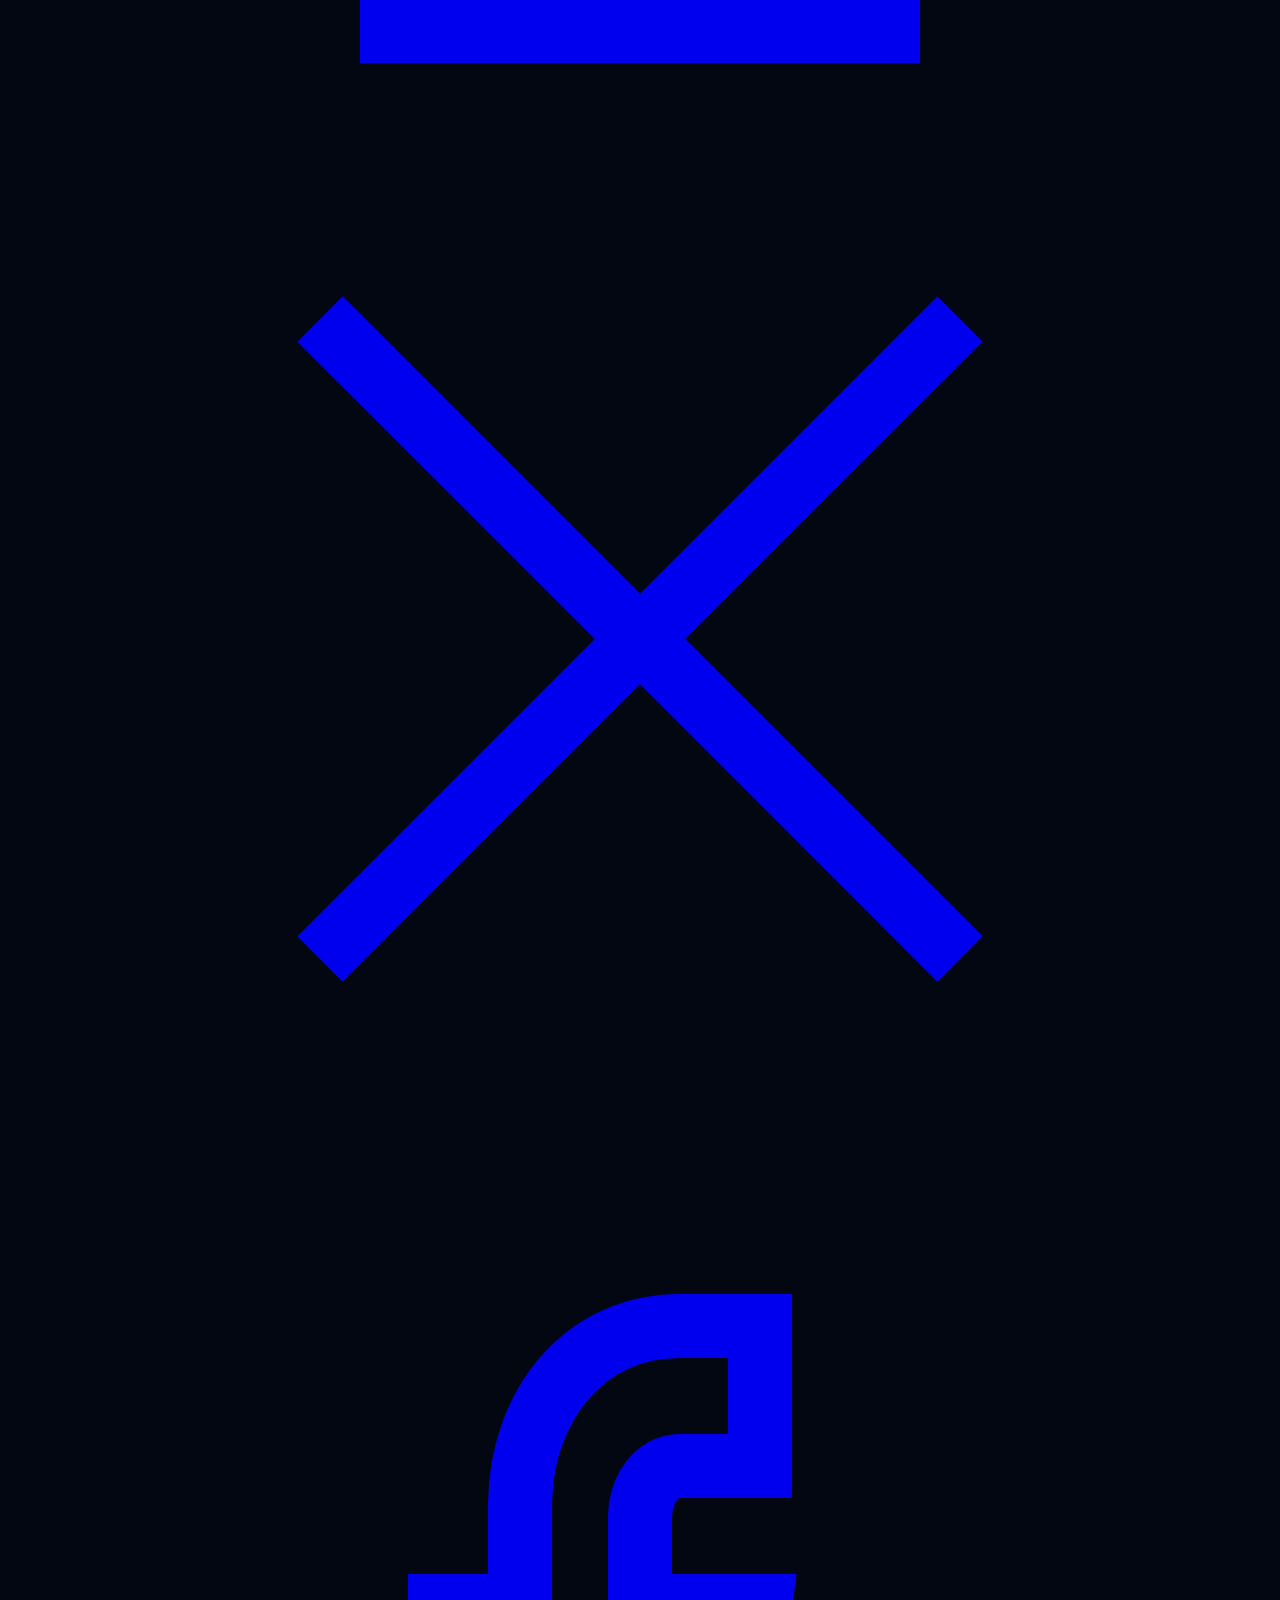
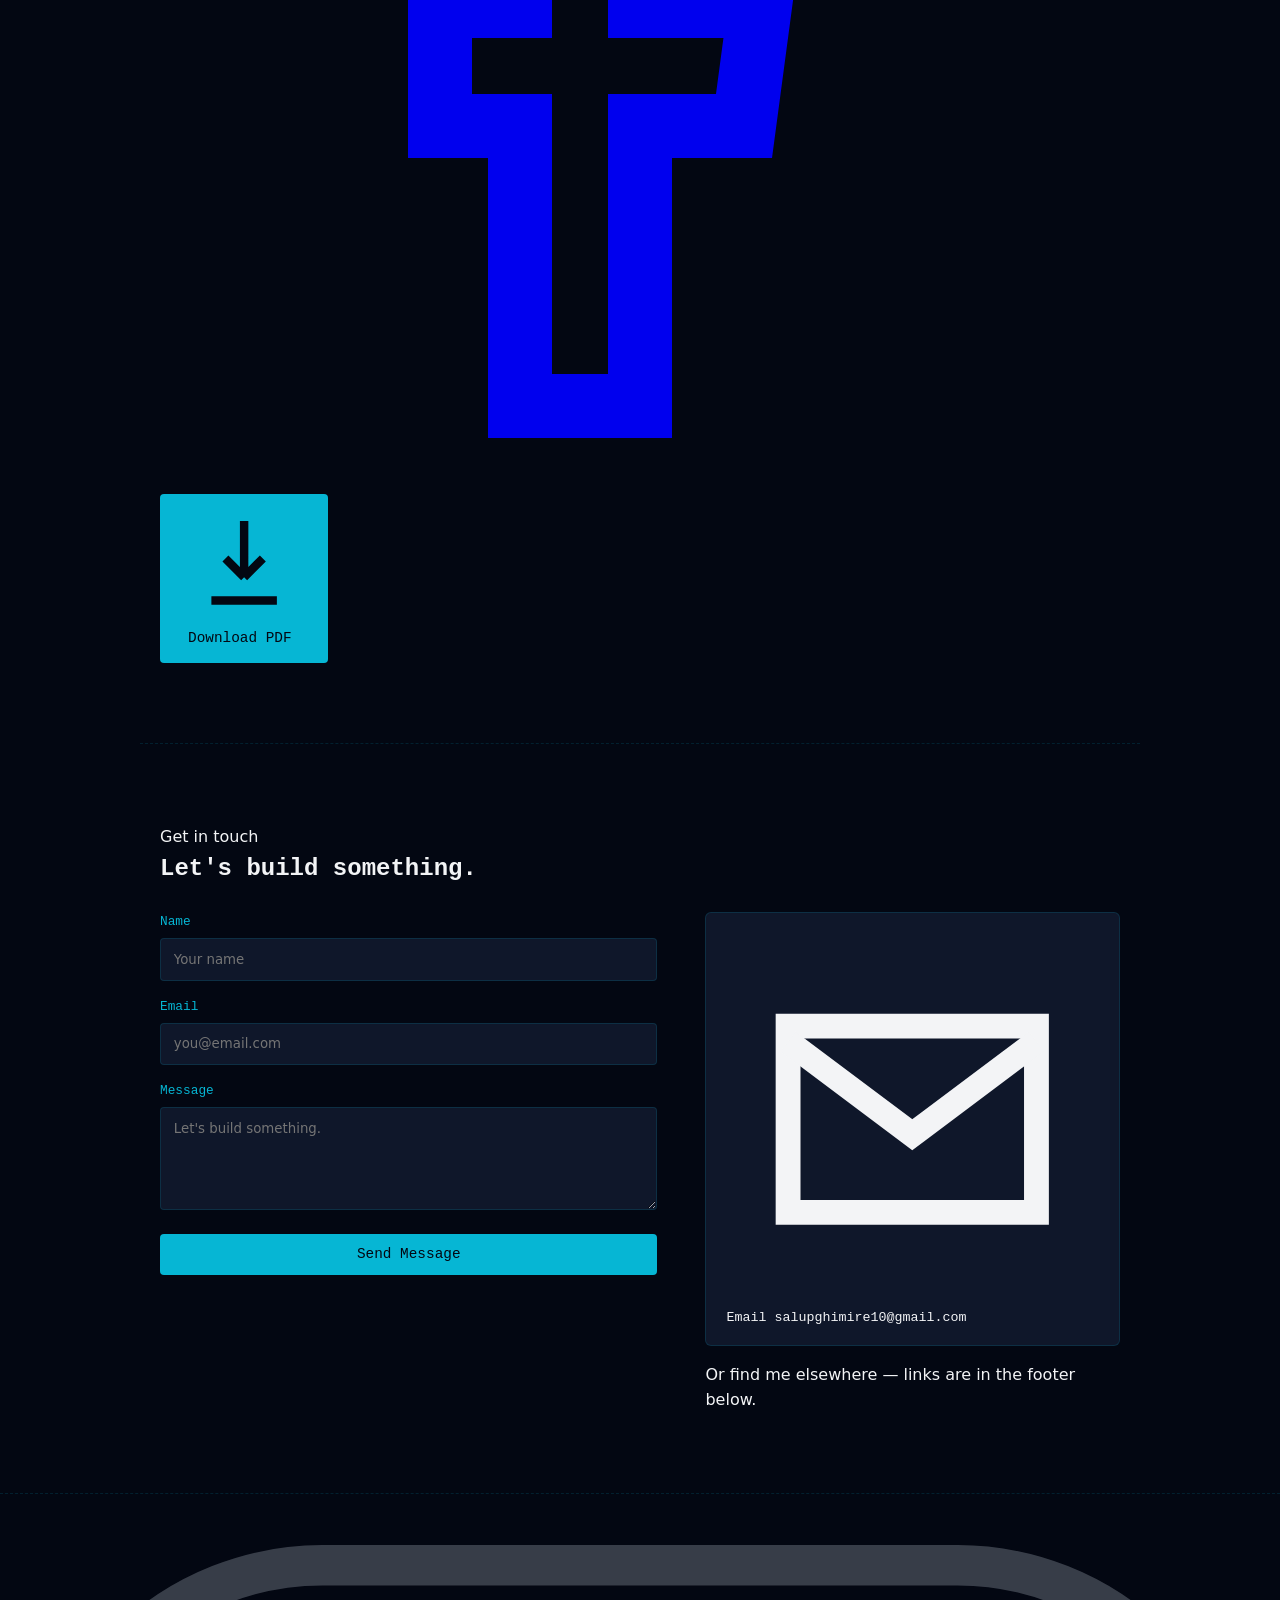
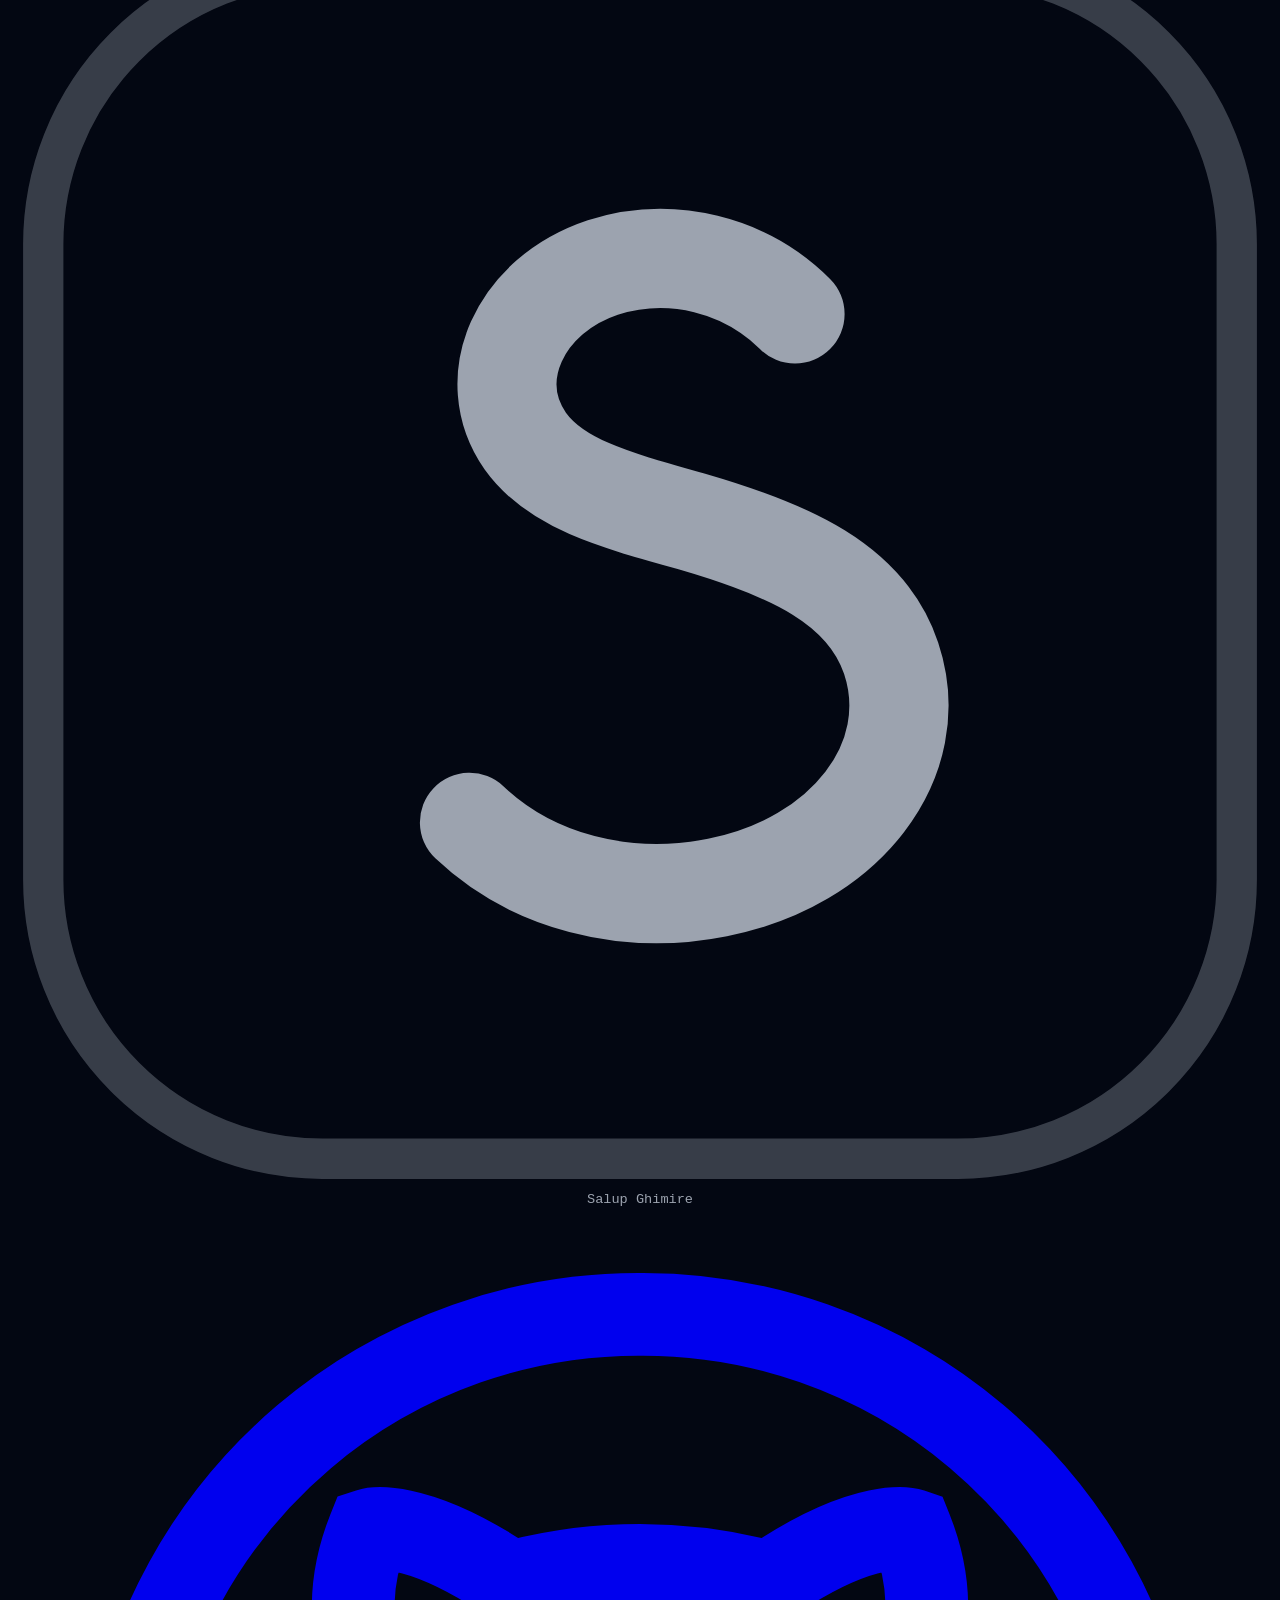
==== commit db3c2d88: "Full portfolio change" ====
--- a/index.html
+++ b/index.html
@@ -1,351 +1,517 @@
 <!DOCTYPE html>
-<html lang="en" data-theme="dark">
+<html lang="en">
 <head>
-  <meta charset="UTF-8" />
-  <meta name="viewport" content="width=device-width, initial-scale=1.0" />
-
-  <!-- ===== Core SEO ===== -->
-  <title>Salup Ghimire | Front-End Developer & Python Enthusiast</title>
-  <meta name="description" content="Portfolio of Salup Ghimire — Front-End Developer building clean, fast interfaces, exploring Python, and thinking in chess strategy. Based in Nepal." />
-  <meta name="keywords" content="Salup Ghimire, Front-End Developer, Python Developer, Web Developer Nepal, Chess Player Developer" />
-  <meta name="author" content="Salup Ghimire" />
-  <meta name="robots" content="index, follow" />
-  <link rel="canonical" href="https://salupghimire.github.io/" />
-  <meta name="theme-color" content="#06b6d4" />
-
-  <!-- ===== Open Graph ===== -->
-  <meta property="og:type" content="website" />
-  <meta property="og:url" content="https://salupghimire.github.io/" />
-  <meta property="og:title" content="Salup Ghimire | Front-End Developer & Python Enthusiast" />
-  <meta property="og:description" content="Front-End Developer · Python · Chess. Clean interfaces, careful structure, precise execution." />
-  <meta property="og:image" content="https://salupghimire.github.io/og-image.jpg" />
-  <meta property="og:image:width" content="1200" />
-  <meta property="og:image:height" content="630" />
-  <meta property="og:locale" content="en_US" />
-
-  <!-- ===== Twitter Card ===== -->
-  <meta name="twitter:card" content="summary_large_image" />
-  <meta name="twitter:title" content="Salup Ghimire | Front-End Developer" />
-  <meta name="twitter:description" content="Front-End Developer · Python · Chess." />
-  <meta name="twitter:image" content="https://salupghimire.github.io/og-image.jpg" />
-
-  <link rel="icon" href="data:image/svg+xml,<svg xmlns='http://www.w3.org/2000/svg' viewBox='0 0 100 100'><text y='.9em' font-size='90'>&gt;_</text></svg>" />
-
-  <link rel="preconnect" href="https://fonts.googleapis.com" />
-  <link rel="preconnect" href="https://fonts.gstatic.com" crossorigin />
-  <link href="https://fonts.googleapis.com/css2?family=Inter:wght@400;600;800&family=JetBrains+Mono:wght@400;700&display=swap" rel="stylesheet" />
-  <link rel="preload" as="image" href="salup.jpg" />
-  <link rel="stylesheet" href="style.css" />
-
-  <!-- Prevent theme flash -->
-  <script>
-    (function () {
-      var saved = localStorage.getItem('theme');
-      if (saved === 'light' || saved === 'dark') {
-        document.documentElement.setAttribute('data-theme', saved);
-      } else if (window.matchMedia('(prefers-color-scheme: light)').matches) {
-        document.documentElement.setAttribute('data-theme', 'light');
-      }
-    })();
-  </script>
-
-  <!-- ===== JSON-LD: Person schema ===== -->
-  <script type="application/ld+json">
-  {
-    "@context": "https://schema.org",
-    "@type": "Person",
-    "name": "Salup Ghimire",
-    "url": "https://salupghimire.github.io/",
-    "jobTitle": "Front-End Developer",
-    "knowsAbout": ["JavaScript", "HTML", "CSS", "Python", "Chess"],
-    "sameAs": [
-      "https://github.com/salupghimire",
-      "https://www.chess.com/member/salup_ghimire"
-    ]
-  }
-  </script>
+<meta charset="UTF-8" />
+<meta name="viewport" content="width=device-width, initial-scale=1.0" />
+
+<title>Salup Ghimire — Python Developer &amp; Front-End Developer</title>
+<meta name="description" content="Salup Ghimire is a Grade 12 student in Nepal learning Python and front-end development, building small projects and studying chess along the way." />
+<meta name="keywords" content="Salup Ghimire, Python Developer, Front-End Developer, Nepal, Student Developer, Chess" />
+<meta name="author" content="Salup Ghimire" />
+<meta name="robots" content="index, follow" />
+<link rel="canonical" href="https://salupghimire.github.io/" />
+<meta name="theme-color" content="#F6F1E7" />
+
+<meta property="og:type" content="website" />
+<meta property="og:url" content="https://salupghimire.github.io/" />
+<meta property="og:title" content="Salup Ghimire — Python Developer & Front-End Developer" />
+<meta property="og:description" content="Grade 12 student in Nepal, learning Python and front-end development, building small projects and studying chess." />
+<meta property="og:locale" content="en_US" />
+
+<meta name="twitter:card" content="summary" />
+<meta name="twitter:title" content="Salup Ghimire — Python Developer & Front-End Developer" />
+<meta name="twitter:description" content="Grade 12 student in Nepal, learning Python and front-end development, building small projects and studying chess." />
+
+<link rel="icon" type="image/svg+xml" href="data:image/svg+xml,%3Csvg xmlns='http://www.w3.org/2000/svg' viewBox='0 0 40 40'%3E%3Crect width='40' height='40' rx='9' fill='%23F6F1E7'/%3E%3Cpath d='M25 12c-1.6-1.6-4-2.2-6.2-1.5-2.7.9-3.9 3.6-2.5 5.6 1 1.4 2.9 1.9 5.4 2.6 3.1.9 5.6 2 6.4 4.4 1.1 3.3-1.5 6.6-5.6 7.4-3 .6-6-.2-8-2.1' stroke='%23B97046' stroke-width='3.4' fill='none' stroke-linecap='round'/%3E%3C/svg%3E" />
+
+<link rel="preconnect" href="https://fonts.googleapis.com" />
+<link rel="preconnect" href="https://fonts.gstatic.com" crossorigin />
+<link href="https://fonts.googleapis.com/css2?family=Fraunces:ital,wght@0,400;0,600;1,400&family=Work+Sans:wght@400;600&family=IBM+Plex+Mono:wght@400&display=swap" rel="stylesheet" />
+<link rel="stylesheet" href="style.css" />
+
+<script type="application/ld+json">
+{
+  "@context": "https://schema.org",
+  "@type": "Person",
+  "name": "Salup Ghimire",
+  "url": "https://salupghimire.github.io/",
+  "jobTitle": "Student · Python Developer · Front-End Developer",
+  "affiliation": { "@type": "CollegeOrUniversity", "name": "Divya College" },
+  "knowsAbout": ["Python", "HTML", "CSS", "JavaScript", "Chess"],
+  "sameAs": [
+    "https://github.com/salupghimire",
+    "https://www.chess.com/member/salup_ghimire",
+    "https://x.com/SalupGhimire32",
+    "https://www.facebook.com/salup.ghimire/"
+  ]
+}
+</script>
 </head>
 <body>
-  <a href="#main-content" class="skip-link">Skip to content</a>
-
-  <div id="cursor-glow" aria-hidden="true"></div>
-  <div id="scroll-progress" role="progressbar" aria-label="Scroll progress" aria-valuemin="0" aria-valuemax="100"></div>
-
-  <!-- Loader -->
-  <div id="loader" aria-hidden="false">
-    <div class="loader-inner">
-      <span class="loader-prompt">$</span>
-      <span class="loader-text">booting portfolio...</span>
-      <span class="loader-cursor">|</span>
-    </div>
-  </div>
-
-  <!-- Status bar -->
-  <div class="status-bar" aria-label="Live status">
-    <span class="status-dot" aria-hidden="true"></span>
-    <span>ONLINE</span>
-    <span class="status-sep">·</span>
-    <span id="status-location">Nepal</span>
-    <span class="status-sep">·</span>
-    <span class="hide-xs">Rapid: <strong id="live-chess-rating">...</strong></span>
-    <span class="status-sep hide-xs">·</span>
-    <span class="hide-xs">Repos: <strong id="live-github-repos">...</strong></span>
-    <span class="status-sep">·</span>
-    <span>Up: <strong id="session-uptime">0s</strong></span>
-  </div>
-
-  <!-- Header -->
-  <header class="main-header">
-    <nav class="nav" aria-label="Main navigation">
-      <a href="#hero" class="logo">
-        <span class="logo-mark">&gt;_</span>
-        <span class="logo-text">salup.dev</span>
-      </a>
-
-      <div class="nav-desktop">
-        <a href="#about" data-section="about">about</a>
-        <a href="#skills" data-section="skills">skills</a>
-        <a href="#projects" data-section="projects">projects</a>
-        <a href="#contact" data-section="contact">contact</a>
-        <button type="button" id="cmdHint" class="cmd-hint" title="Open command palette (Ctrl+K)">
-          <kbd>Ctrl</kbd><kbd>K</kbd>
-        </button>
-      </div>
-
-      <button type="button" id="themeToggle" class="theme-toggle" aria-label="Toggle theme">🌙</button>
-      <button type="button" class="nav-toggle" aria-label="Open menu" aria-expanded="false" aria-controls="mobileNav" onclick="toggleMenu()">☰</button>
-    </nav>
-  </header>
-
-  <!-- Mobile nav -->
-  <div id="mobileBackdrop" class="mobile-backdrop" aria-hidden="true" onclick="closeMobileNav()"></div>
-  <nav id="mobileNav" class="mobile-nav" aria-hidden="true" aria-label="Mobile navigation">
-    <a href="#about" data-section="about" onclick="closeMobileNav()">about</a>
-    <a href="#skills" data-section="skills" onclick="closeMobileNav()">skills</a>
-    <a href="#projects" data-section="projects" onclick="closeMobileNav()">projects</a>
-    <a href="#contact" data-section="contact" onclick="closeMobileNav()">contact</a>
-    <button type="button" class="mobile-cmd-btn" onclick="openCommandPalette(); closeMobileNav();">⌘ Command Palette</button>
+<a href="#main-content" class="skip-link">Skip to content</a>
+
+<div id="cursor-dot" aria-hidden="true"></div>
+<div id="cursor-ring" aria-hidden="true"></div>
+<div id="cursor-label" aria-hidden="true"></div>
+
+<div id="loader" aria-hidden="true">
+  <svg class="loader-mark" viewBox="0 0 40 40" fill="none" xmlns="http://www.w3.org/2000/svg" aria-hidden="true">
+    <rect width="40" height="40" rx="9" fill="none" stroke="#DFD5C0" stroke-width="1.5"/>
+    <path d="M25 12c-1.6-1.6-4-2.2-6.2-1.5-2.7.9-3.9 3.6-2.5 5.6 1 1.4 2.9 1.9 5.4 2.6 3.1.9 5.6 2 6.4 4.4 1.1 3.3-1.5 6.6-5.6 7.4-3 .6-6-.2-8-2.1" stroke="#B97046" stroke-width="3.2" stroke-linecap="round"/>
+  </svg>
+</div>
+
+<header class="main-header" id="siteHeader">
+  <nav class="nav" aria-label="Main navigation">
+    <a href="#hero" class="logo">
+      <svg class="logo-mark" viewBox="0 0 40 40" fill="none" xmlns="http://www.w3.org/2000/svg" aria-hidden="true">
+        <rect x=".75" y=".75" width="38.5" height="38.5" rx="9" stroke="currentColor" stroke-width="1.3" opacity=".35"/>
+        <path d="M25 12c-1.6-1.6-4-2.2-6.2-1.5-2.7.9-3.9 3.6-2.5 5.6 1 1.4 2.9 1.9 5.4 2.6 3.1.9 5.6 2 6.4 4.4 1.1 3.3-1.5 6.6-5.6 7.4-3 .6-6-.2-8-2.1" stroke="currentColor" stroke-width="3.2" stroke-linecap="round"/>
+      </svg>
+      <span class="logo-text">Salup <span class="thin">Ghimire</span></span>
+    </a>
+
+    <div class="nav-desktop" id="navDesktop">
+      <a href="#about" data-section="about">About</a>
+      <a href="#journey" data-section="journey">Journey</a>
+      <a href="#skills" data-section="skills">Skills</a>
+      <a href="#projects" data-section="projects">Projects</a>
+      <a href="#resume" data-section="resume">Resume</a>
+      <a href="#contact" data-section="contact">Contact</a>
+    </div>
+
+    <button type="button" class="nav-toggle" id="navToggle" aria-label="Open menu" aria-expanded="false" aria-controls="mobileNav">
+      <span></span>
+    </button>
   </nav>
-
-  <main id="main-content">
-    <!-- Hero -->
-    <section id="hero" class="hero reveal">
-      <img src="salup.jpg" alt="Salup Ghimire profile photo" class="profile-photo" width="130" height="130" loading="eager" />
-
-      <div class="hero-terminal">
-        <div class="hero-terminal-bar">
-          <span></span><span></span><span></span>
-          <span class="hero-terminal-title">~/salup/portfolio</span>
-        </div>
-        <div class="hero-terminal-body">
-          <p class="hero-terminal-line">
-            <span class="prompt">$</span> whoami
-          </p>
-          <p class="hero-terminal-output">Salup Ghimire</p>
-          <p class="hero-terminal-line">
-            <span class="prompt">$</span> role --current
-          </p>
-          <p class="hero-terminal-output">
-            <span id="typing">&nbsp;</span><span class="typing-cursor" aria-hidden="true">|</span>
-          </p>
-          <p class="hero-terminal-line muted">
-            <span class="prompt">$</span> hint --easter-egg <span class="term-dim"># try typing "sudo" or "matrix" anywhere</span>
-          </p>
-        </div>
-      </div>
+</header>
+
+<div id="mobileBackdrop" class="mobile-backdrop"></div>
+<nav id="mobileNav" class="mobile-nav" aria-label="Mobile navigation">
+  <a href="#about" data-section="about">About</a>
+  <a href="#journey" data-section="journey">Journey</a>
+  <a href="#skills" data-section="skills">Skills</a>
+  <a href="#projects" data-section="projects">Projects</a>
+  <a href="#resume" data-section="resume">Resume</a>
+  <a href="#contact" data-section="contact">Contact</a>
+  <p class="mobile-meta">Kathmandu, Nepal</p>
+</nav>
+
+<main id="main-content">
+
+  <section id="hero" class="hero reveal">
+    <div class="hero-copy">
+      <p class="hero-eyebrow"><span class="dot" aria-hidden="true"></span> Grade 12 · Divya College, Nepal</p>
+      <h1 class="hero-name">Salup<span class="last">Ghimire</span></h1>
+      <p class="hero-role"><span id="typingText">Python Developer</span><span class="type-cursor" aria-hidden="true"></span></p>
+      <p class="hero-statement">Learning, building, and exploring through code, mathematics, and chess.</p>
 
       <div class="hero-actions">
         <a href="#projects" class="btn">View Projects</a>
-        <a href="https://github.com/salupghimire" class="btn secondary" target="_blank" rel="noopener noreferrer">GitHub</a>
-        <button type="button" class="btn ghost" id="shareBtn">Share</button>
-      </div>
-    </section>
-
-    <!-- About -->
-    <section id="about" class="section reveal" aria-labelledby="about-heading">
-      <h2 id="about-heading" class="section-title"><span class="prompt">#</span> about</h2>
-      <p class="section-lead">
-        Developer and student building clean interfaces and experimenting with Python.
-        I treat code like chess: plan the structure, then execute precisely.
-      </p>
-      <p class="learning-line">
-        <span class="channel-title">currently learning</span>
-        Python · Chess · Web Technology
-      </p>
-    </section>
-
-    <!-- Skills -->
-    <section id="skills" class="section reveal" aria-labelledby="skills-heading">
-      <h2 id="skills-heading" class="section-title"><span class="prompt">#</span> stack</h2>
-      <pre class="package-json" aria-label="Tech stack"><code>{
-  <span class="json-key">"frontend"</span>: [<span class="json-str">"HTML"</span>, <span class="json-str">"CSS"</span>, <span class="json-str">"JavaScript"</span>],
-  <span class="json-key">"backend"</span>:  [<span class="json-str">"Python"</span>],
-  <span class="json-key">"tools"</span>:    [<span class="json-str">"Git"</span>, <span class="json-str">"VS Code"</span>, <span class="json-str">"Linux"</span>],
-  <span class="json-key">"interests"</span>: [<span class="json-str">"Chess"</span>, <span class="json-str">"Open Source"</span>]
-}</code></pre>
-
-      <div class="build-log" aria-label="Skill proficiency">
-        <p class="build-log-cmd"><span class="prompt">$</span> npm run build:skills</p>
-
-        <div class="skill-bar" data-level="85">
-          <div class="skill-bar-top">
-            <span class="skill-name">HTML / CSS</span>
-            <span class="skill-pct">85%</span>
-          </div>
-          <div class="bar-track"><div class="bar-fill"></div></div>
-        </div>
-
-        <div class="skill-bar" data-level="75">
-          <div class="skill-bar-top">
-            <span class="skill-name">JavaScript</span>
-            <span class="skill-pct">75%</span>
-          </div>
-          <div class="bar-track"><div class="bar-fill"></div></div>
-        </div>
-
-        <div class="skill-bar" data-level="65">
-          <div class="skill-bar-top">
-            <span class="skill-name">Python</span>
-            <span class="skill-pct">65%</span>
-          </div>
-          <div class="bar-track"><div class="bar-fill"></div></div>
-        </div>
-
-        <div class="skill-bar" data-level="70">
-          <div class="skill-bar-top">
-            <span class="skill-name">Git / CLI</span>
-            <span class="skill-pct">70%</span>
-          </div>
-          <div class="bar-track"><div class="bar-fill"></div></div>
-        </div>
-
-        <p class="build-log-done">✓ build complete <span class="term-dim">(0 errors, 4 modules)</span></p>
-      </div>
-    </section>
-
-    <!-- Projects -->
-    <section id="projects" class="section reveal" aria-labelledby="projects-heading">
-      <h2 id="projects-heading" class="section-title"><span class="prompt">#</span> projects</h2>
-
-      <div class="filter-bar" role="group" aria-label="Filter projects by language">
-        <button type="button" class="filter-btn active" data-filter="all">All</button>
-        <button type="button" class="filter-btn" data-filter="js">JavaScript</button>
-        <button type="button" class="filter-btn" data-filter="py">Python</button>
-      </div>
-
-      <div class="grid" id="projectGrid">
-        <article class="card project-card" data-tag="js">
-          <div class="repo-meta">
-            <span class="repo-name">salup/portfolio-v2</span>
-            <span class="repo-badge">main</span>
-          </div>
-          <span class="repo-lang"><span class="lang-dot js"></span> JavaScript</span>
-          <h3>Personal Portfolio</h3>
-          <p>Dark-mode developer portfolio with live APIs, command palette, and terminal easter egg.</p>
-          <div class="repo-actions">
-            <a href="https://github.com/salupghimire/portfolio" class="repo-link" target="_blank" rel="noopener">Code</a>
-            <button type="button" class="repo-copy" data-copy="https://github.com/salupghimire/portfolio">Copy clone URL</button>
+        <a href="#resume" class="btn secondary">View Resume</a>
+      </div>
+
+      <div class="hero-social" aria-label="Social links">
+        <a href="https://github.com/salupghimire" target="_blank" rel="noopener noreferrer" aria-label="GitHub">
+          <svg viewBox="0 0 24 24" fill="none" stroke="currentColor" stroke-width="1.6"><path d="M12 2a10 10 0 0 0-3.16 19.5c.5.1.68-.22.68-.48v-1.7c-2.78.6-3.37-1.34-3.37-1.34-.46-1.16-1.11-1.47-1.11-1.47-.9-.62.07-.6.07-.6 1 .07 1.53 1.03 1.53 1.03.9 1.52 2.34 1.08 2.91.83.09-.65.35-1.08.63-1.33-2.22-.25-4.56-1.11-4.56-4.94 0-1.09.39-1.98 1.03-2.68-.1-.25-.45-1.27.1-2.65 0 0 .84-.27 2.75 1.02a9.6 9.6 0 0 1 5 0c1.91-1.3 2.75-1.02 2.75-1.02.55 1.38.2 2.4.1 2.65.64.7 1.03 1.59 1.03 2.68 0 3.84-2.34 4.68-4.57 4.93.36.31.68.92.68 1.85v2.74c0 .27.18.58.69.48A10 10 0 0 0 12 2Z"/></svg>
+        </a>
+        <a href="https://www.chess.com/member/salup_ghimire" target="_blank" rel="noopener noreferrer" aria-label="Chess.com">
+          <svg viewBox="0 0 24 24" fill="none" stroke="currentColor" stroke-width="1.6"><path d="M12 3c-1.4 0-2.4 1.1-2.4 2.3 0 .8.4 1.4.9 1.9-1 .5-1.7 1.5-1.9 2.8h6.8c-.2-1.3-.9-2.3-1.9-2.8.5-.5.9-1.1.9-1.9C14.4 4.1 13.4 3 12 3Z"/><path d="M8.5 12h7l1 4H7.5l1-4Z"/><path d="M6.5 21v-2.2c0-.6.5-1.1 1.1-1.1h8.8c.6 0 1.1.5 1.1 1.1V21"/><path d="M5 21h14"/></svg>
+        </a>
+        <a href="https://x.com/SalupGhimire32" target="_blank" rel="noopener noreferrer" aria-label="X">
+          <svg viewBox="0 0 24 24" fill="none" stroke="currentColor" stroke-width="1.6"><path d="M4 4l16 16M20 4 4 20"/></svg>
+        </a>
+        <a href="https://www.facebook.com/salup.ghimire/" target="_blank" rel="noopener noreferrer" aria-label="Facebook">
+          <svg viewBox="0 0 24 24" fill="none" stroke="currentColor" stroke-width="1.6"><path d="M15 8.5h-2c-.6 0-1 .6-1 1.3V12h3l-.4 3h-2.6v7h-3v-7H7v-3h2V9.5C9 7 10.6 5 13 5h2v3.5Z"/></svg>
+        </a>
+      </div>
+    </div>
+  </section>
+
+  <section id="about" class="section reveal" aria-labelledby="about-heading">
+    <div class="section-inner">
+      <p class="eyebrow">About</p>
+      <div class="about-grid">
+        <div>
+          <p class="about-lead">I'm a Grade&nbsp;12 student in Nepal, <em>learning by building</em> rather than reading about it.</p>
+          <div class="about-body">
+            <p>I study at Divya College, and most of my free time usually ends up going into coding. I spend a lot of it working with Python, building front-end interfaces, and trying to figure out why something that worked five minutes ago suddenly doesn't.</p>
+            <p>I'm still learning, so I don't want to pretend I know everything. I enjoy building things, getting stuck, breaking things, and eventually figuring out what went wrong. That's probably what keeps me interested in programming.</p>
+            <p>Outside of coding, I play chess and study mathematics. I like both for a similar reason: you usually have to look at a problem from a few different angles before things start making sense.</p>
+            <p>Right now, I'm focusing on getting better at web development and Python while slowly learning how AI and machine learning actually work. I'm still at the beginning, but I'm enjoying the process of figuring it out.</p>
+          </div>
+          <div class="about-tags">
+            <span class="tag">Python</span>
+            <span class="tag">Front-End</span>
+            <span class="tag">Problem Solving</span>
+            <span class="tag">Mathematics</span>
+            <span class="tag">Chess</span>
+          </div>
+        </div>
+
+        <div class="about-note">
+          <p><strong id="about-heading" class="about-note-title">What I'm actually doing day to day</strong></p>
+          <p>Working through Python fundamentals, rebuilding this site by hand, and reading a bit of chess theory between assignments.</p>
+          <p>No internships, no company work yet — just consistent practice and a few finished projects.</p>
+          <span class="handwritten">— still very much a work in progress</span>
+        </div>
+      </div>
+    </div>
+  </section>
+
+  <section id="journey" class="section reveal" aria-labelledby="journey-heading">
+    <div class="section-inner">
+      <p class="eyebrow">Journey</p>
+      <div class="section-head">
+        <h2 id="journey-heading" class="section-title size-sm">Education and journey</h2>
+      </div>
+
+      <div class="timeline">
+        <div class="timeline-item">
+          <span class="timeline-dot" aria-hidden="true"></span>
+          <p class="timeline-tag">Grade 10</p>
+          <h3 class="timeline-title">Technical Pashupati Secondary School</h3>
+          <p class="timeline-desc">Finished secondary school here — the first place I got curious about how computers actually work, not just how to use them.</p>
+          <p class="timeline-gpa">GPA: <strong>3.96</strong>&nbsp;/&nbsp;4</p>
+        </div>
+
+        <div class="timeline-item">
+          <span class="timeline-dot" aria-hidden="true"></span>
+          <p class="timeline-tag">Grade 12 · Current</p>
+          <h3 class="timeline-title">Divya College</h3>
+          <p class="timeline-desc">Currently studying here while teaching myself Python and front-end development alongside coursework.</p>
+          <div class="timeline-focus">
+            <span class="tag">Python</span>
+            <span class="tag">HTML / CSS / JS</span>
+            <span class="tag">Git &amp; GitHub</span>
+            <span class="tag">Mathematics</span>
+            <span class="tag">Chess</span>
+          </div>
+        </div>
+
+        <div class="timeline-item is-future">
+          <span class="timeline-dot" aria-hidden="true"></span>
+          <p class="timeline-tag">Exploring next</p>
+          <h3 class="timeline-title">Computer Science · Software Engineering · AI/ML</h3>
+          <p class="timeline-desc">Where I'm looking for what comes after Grade 12 — nothing decided yet, just genuinely interested in all three.</p>
+        </div>
+      </div>
+    </div>
+  </section>
+
+  <section class="section reveal" aria-labelledby="learning-heading">
+    <div class="section-inner">
+      <p class="eyebrow">Right now</p>
+      <div class="section-head">
+        <h2 id="learning-heading" class="section-title">Currently Learning</h2>
+      </div>
+
+      <div class="learning-grid">
+        <div class="learn-card"><div class="learn-card-top"><span class="learn-card-name">Python</span><span class="learn-card-pulse" aria-hidden="true"></span></div><p class="learn-card-status">Daily practice</p></div>
+        <div class="learn-card"><div class="learn-card-top"><span class="learn-card-name">HTML</span><span class="learn-card-pulse" aria-hidden="true"></span></div><p class="learn-card-status">Comfortable</p></div>
+        <div class="learn-card"><div class="learn-card-top"><span class="learn-card-name">CSS</span><span class="learn-card-pulse" aria-hidden="true"></span></div><p class="learn-card-status">Comfortable</p></div>
+        <div class="learn-card"><div class="learn-card-top"><span class="learn-card-name">JavaScript</span><span class="learn-card-pulse" aria-hidden="true"></span></div><p class="learn-card-status">Learning steadily</p></div>
+        <div class="learn-card"><div class="learn-card-top"><span class="learn-card-name">Git</span><span class="learn-card-pulse" aria-hidden="true"></span></div><p class="learn-card-status">Using regularly</p></div>
+        <div class="learn-card"><div class="learn-card-top"><span class="learn-card-name">GitHub</span><span class="learn-card-pulse" aria-hidden="true"></span></div><p class="learn-card-status">Using regularly</p></div>
+        <div class="learn-card"><div class="learn-card-top"><span class="learn-card-name">Problem Solving</span><span class="learn-card-pulse" aria-hidden="true"></span></div><p class="learn-card-status">Ongoing</p></div>
+        <div class="learn-card"><div class="learn-card-top"><span class="learn-card-name">Mathematics</span><span class="learn-card-pulse" aria-hidden="true"></span></div><p class="learn-card-status">Ongoing</p></div>
+        <div class="learn-card"><div class="learn-card-top"><span class="learn-card-name">Chess</span><span class="learn-card-pulse" aria-hidden="true"></span></div><p class="learn-card-status">Ongoing</p></div>
+        <div class="learn-card"><div class="learn-card-top"><span class="learn-card-name">AI / ML</span><span class="learn-card-pulse new" aria-hidden="true"></span></div><p class="learn-card-status">Just starting out</p></div>
+      </div>
+    </div>
+  </section>
+
+  <section id="skills" class="section reveal" aria-labelledby="skills-heading">
+    <div class="section-inner">
+      <p class="eyebrow">What I use</p>
+      <div class="section-head">
+        <h2 id="skills-heading" class="section-title">Skills</h2>
+      </div>
+
+      <div class="skills-grid">
+        <div class="skill-group">
+          <p class="skill-group-title">Programming</p>
+          <ul><li>Python</li></ul>
+        </div>
+        <div class="skill-group">
+          <p class="skill-group-title">Web</p>
+          <ul><li>HTML</li><li>CSS</li><li>JavaScript</li></ul>
+        </div>
+        <div class="skill-group">
+          <p class="skill-group-title">Tools</p>
+          <ul><li>Git</li><li>GitHub</li><li>VS Code</li></ul>
+        </div>
+        <div class="skill-group">
+          <p class="skill-group-title">Thinking</p>
+          <ul><li>Problem Solving</li><li>Mathematics</li><li>Chess</li></ul>
+        </div>
+      </div>
+    </div>
+  </section>
+
+  <section id="projects" class="section reveal" aria-labelledby="projects-heading">
+    <div class="section-inner">
+      <p class="eyebrow">Selected work</p>
+      <div class="section-head">
+        <h2 id="projects-heading" class="section-title">Projects</h2>
+      </div>
+
+      <div class="project-list" id="projectList">
+
+        <article class="project-card" data-project>
+          <button type="button" class="project-trigger" aria-expanded="false" data-cursor="View">
+            <span class="project-icon" aria-hidden="true">🎲</span>
+            <span class="project-trigger-text">
+              <span class="project-name">ASCII Dice Roller</span>
+              <span class="project-tagline">Python · Terminal</span>
+            </span>
+            <svg class="project-chevron" viewBox="0 0 24 24" fill="none" stroke="currentColor" stroke-width="2" aria-hidden="true"><path d="M6 9l6 6 6-6"/></svg>
+          </button>
+          <div class="project-panel" hidden>
+            <p class="project-desc">A Python terminal-based dice roller that lets users roll one or multiple dice. It displays each die using ASCII art and calculates the total result.</p>
+            <div class="project-tech">
+              <span class="tag">Python</span>
+              <span class="tag">ASCII art</span>
+              <span class="tag">CLI</span>
+            </div>
+            <a href="https://github.com/salupghimire/ascii-dice-roller" class="btn small secondary" target="_blank" rel="noopener noreferrer">
+              <svg viewBox="0 0 24 24" fill="none" stroke="currentColor" stroke-width="1.6" width="15" height="15"><path d="M12 2a10 10 0 0 0-3.16 19.5c.5.1.68-.22.68-.48v-1.7c-2.78.6-3.37-1.34-3.37-1.34-.46-1.16-1.11-1.47-1.11-1.47-.9-.62.07-.6.07-.6 1 .07 1.53 1.03 1.53 1.03.9 1.52 2.34 1.08 2.91.83.09-.65.35-1.08.63-1.33-2.22-.25-4.56-1.11-4.56-4.94 0-1.09.39-1.98 1.03-2.68-.1-.25-.45-1.27.1-2.65 0 0 .84-.27 2.75 1.02a9.6 9.6 0 0 1 5 0c1.91-1.3 2.75-1.02 2.75-1.02.55 1.38.2 2.4.1 2.65.64.7 1.03 1.59 1.03 2.68 0 3.84-2.34 4.68-4.57 4.93.36.31.68.92.68 1.85v2.74c0 .27.18.58.69.48A10 10 0 0 0 12 2Z"/></svg>
+              View on GitHub
+            </a>
           </div>
         </article>
 
-        <article class="card project-card" data-tag="py">
-          <div class="repo-meta">
-            <span class="repo-name">salup/chess-tools</span>
-            <span class="repo-badge">dev</span>
-          </div>
-          <span class="repo-lang"><span class="lang-dot py"></span> Python</span>
-          <h3>Chess Analysis Scripts</h3>
-          <p>Python utilities for parsing games and exploring opening patterns from PGN files.</p>
-          <div class="repo-actions">
-            <a href="https://github.com/salupghimire/chess-tools" class="repo-link" target="_blank" rel="noopener">Code</a>
-            <button type="button" class="repo-copy" data-copy="https://github.com/salupghimire/chess-tools">Copy clone URL</button>
+        <article class="project-card" data-project>
+          <button type="button" class="project-trigger" aria-expanded="false" data-cursor="View">
+            <span class="project-icon" aria-hidden="true">⏰</span>
+            <span class="project-trigger-text">
+              <span class="project-name">Python Alarm Clock</span>
+              <span class="project-tagline">Python · pygame</span>
+            </span>
+            <svg class="project-chevron" viewBox="0 0 24 24" fill="none" stroke="currentColor" stroke-width="2" aria-hidden="true"><path d="M6 9l6 6 6-6"/></svg>
+          </button>
+          <div class="project-panel" hidden>
+            <p class="project-desc">A Python alarm clock that allows users to set an alarm and plays an alert sound when the specified time is reached. It uses <code>pygame</code> for audio playback and demonstrates time handling, loops, and user input.</p>
+            <div class="project-tech">
+              <span class="tag">Python</span>
+              <span class="tag">pygame</span>
+              <span class="tag">Time handling</span>
+            </div>
+            <a href="https://github.com/salupghimire/python-alarm-clock" class="btn small secondary" target="_blank" rel="noopener noreferrer">
+              <svg viewBox="0 0 24 24" fill="none" stroke="currentColor" stroke-width="1.6" width="15" height="15"><path d="M12 2a10 10 0 0 0-3.16 19.5c.5.1.68-.22.68-.48v-1.7c-2.78.6-3.37-1.34-3.37-1.34-.46-1.16-1.11-1.47-1.11-1.47-.9-.62.07-.6.07-.6 1 .07 1.53 1.03 1.53 1.03.9 1.52 2.34 1.08 2.91.83.09-.65.35-1.08.63-1.33-2.22-.25-4.56-1.11-4.56-4.94 0-1.09.39-1.98 1.03-2.68-.1-.25-.45-1.27.1-2.65 0 0 .84-.27 2.75 1.02a9.6 9.6 0 0 1 5 0c1.91-1.3 2.75-1.02 2.75-1.02.55 1.38.2 2.4.1 2.65.64.7 1.03 1.59 1.03 2.68 0 3.84-2.34 4.68-4.57 4.93.36.31.68.92.68 1.85v2.74c0 .27.18.58.69.48A10 10 0 0 0 12 2Z"/></svg>
+              View on GitHub
+            </a>
           </div>
         </article>
-      </div>
-
-      <p class="filter-empty" id="filterEmpty" hidden>No projects match this filter yet — more in progress.</p>
-    </section>
-
-    <!-- Contact -->
-    <section id="contact" class="section reveal" aria-labelledby="contact-heading">
-      <h2 id="contact-heading" class="section-title"><span class="prompt">#</span> contact</h2>
+
+        <article class="project-card" data-project>
+          <button type="button" class="project-trigger" aria-expanded="false" data-cursor="View">
+            <span class="project-icon" aria-hidden="true">🔢</span>
+            <span class="project-trigger-text">
+              <span class="project-name">Sort Machine</span>
+              <span class="project-tagline">Python · Algorithms</span>
+            </span>
+            <svg class="project-chevron" viewBox="0 0 24 24" fill="none" stroke="currentColor" stroke-width="2" aria-hidden="true"><path d="M6 9l6 6 6-6"/></svg>
+          </button>
+          <div class="project-panel" hidden>
+            <p class="project-desc">A Python sorting project that takes a collection of values and organizes them into sorted order, demonstrating fundamental programming concepts such as loops, comparisons, and algorithmic thinking.</p>
+            <div class="project-tech">
+              <span class="tag">Python</span>
+              <span class="tag">Sorting</span>
+              <span class="tag">Algorithms</span>
+            </div>
+            <a href="https://github.com/salupghimire/Slot-machine-game" class="btn small secondary" target="_blank" rel="noopener noreferrer">
+              <svg viewBox="0 0 24 24" fill="none" stroke="currentColor" stroke-width="1.6" width="15" height="15"><path d="M12 2a10 10 0 0 0-3.16 19.5c.5.1.68-.22.68-.48v-1.7c-2.78.6-3.37-1.34-3.37-1.34-.46-1.16-1.11-1.47-1.11-1.47-.9-.62.07-.6.07-.6 1 .07 1.53 1.03 1.53 1.03.9 1.52 2.34 1.08 2.91.83.09-.65.35-1.08.63-1.33-2.22-.25-4.56-1.11-4.56-4.94 0-1.09.39-1.98 1.03-2.68-.1-.25-.45-1.27.1-2.65 0 0 .84-.27 2.75 1.02a9.6 9.6 0 0 1 5 0c1.91-1.3 2.75-1.02 2.75-1.02.55 1.38.2 2.4.1 2.65.64.7 1.03 1.59 1.03 2.68 0 3.84-2.34 4.68-4.57 4.93.36.31.68.92.68 1.85v2.74c0 .27.18.58.69.48A10 10 0 0 0 12 2Z"/></svg>
+              View on GitHub
+            </a>
+          </div>
+        </article>
+
+      </div>
+    </div>
+  </section>
+
+  <section id="chess" class="section chess-section reveal" aria-labelledby="chess-heading">
+    <div class="section-inner">
+      <div class="chess-strip">
+        <div class="chess-copy">
+          <p class="eyebrow">Chess</p>
+          <h2 id="chess-heading" class="section-title">Off the clock</h2>
+          <p>I play chess regularly — mostly online, mostly for fun. Same habit as coding: slow down, find the pattern, then move.</p>
+          <p class="rating-badge" id="chessRatingBadge" hidden>
+            <span class="rating-dot" aria-hidden="true"></span>
+            Live rapid rating
+            <strong id="chessRating">—</strong>
+          </p>
+        </div>
+        <a href="https://www.chess.com/member/salup_ghimire" class="social-icon-link" target="_blank" rel="noopener noreferrer" aria-label="Chess.com profile">
+          <svg viewBox="0 0 24 24" fill="none" stroke="currentColor" stroke-width="1.6"><path d="M12 3c-1.4 0-2.4 1.1-2.4 2.3 0 .8.4 1.4.9 1.9-1 .5-1.7 1.5-1.9 2.8h6.8c-.2-1.3-.9-2.3-1.9-2.8.5-.5.9-1.1.9-1.9C14.4 4.1 13.4 3 12 3Z"/><path d="M8.5 12h7l1 4H7.5l1-4Z"/><path d="M6.5 21v-2.2c0-.6.5-1.1 1.1-1.1h8.8c.6 0 1.1.5 1.1 1.1V21"/><path d="M5 21h14"/></svg>
+        </a>
+      </div>
+    </div>
+  </section>
+
+  <section class="section reveal" aria-labelledby="github-heading">
+    <div class="section-inner">
+      <div class="github-strip">
+        <div class="github-strip-left">
+          <svg viewBox="0 0 24 24" fill="none" stroke="currentColor" stroke-width="1.5"><path d="M12 2a10 10 0 0 0-3.16 19.5c.5.1.68-.22.68-.48v-1.7c-2.78.6-3.37-1.34-3.37-1.34-.46-1.16-1.11-1.47-1.11-1.47-.9-.62.07-.6.07-.6 1 .07 1.53 1.03 1.53 1.03.9 1.52 2.34 1.08 2.91.83.09-.65.35-1.08.63-1.33-2.22-.25-4.56-1.11-4.56-4.94 0-1.09.39-1.98 1.03-2.68-.1-.25-.45-1.27.1-2.65 0 0 .84-.27 2.75 1.02a9.6 9.6 0 0 1 5 0c1.91-1.3 2.75-1.02 2.75-1.02.55 1.38.2 2.4.1 2.65.64.7 1.03 1.59 1.03 2.68 0 3.84-2.34 4.68-4.57 4.93.36.31.68.92.68 1.85v2.74c0 .27.18.58.69.48A10 10 0 0 0 12 2Z"/></svg>
+          <div>
+            <h2 id="github-heading" class="github-strip-title">Code lives on GitHub</h2>
+            <p class="github-strip-sub">@salupghimire</p>
+          </div>
+        </div>
+        <a href="https://github.com/salupghimire" class="btn secondary" target="_blank" rel="noopener noreferrer" data-cursor="Open">View my GitHub</a>
+      </div>
+    </div>
+  </section>
+
+  <section id="resume" class="section reveal" aria-labelledby="resume-heading">
+    <div class="section-inner">
+      <div class="section-head">
+        <h2 id="resume-heading" class="section-title">Resume</h2>
+      </div>
+
+      <div class="resume-panel">
+        <div>
+          <div class="resume-col">
+            <p class="resume-block-title">Education</p>
+            <div class="resume-edu-item">
+              <p class="resume-edu-school">Divya College</p>
+              <p class="resume-edu-grade">Grade 12 · Current</p>
+            </div>
+            <div class="resume-edu-item">
+              <p class="resume-edu-school">Technical Pashupati Secondary School</p>
+              <p class="resume-edu-grade">Grade 10 · GPA 3.96/4</p>
+            </div>
+          </div>
+
+          <div class="resume-col">
+            <p class="resume-block-title">Technical Skills</p>
+            <ul class="resume-list">
+              <li>Python</li>
+              <li>HTML / CSS / JavaScript</li>
+              <li>Git &amp; GitHub</li>
+              <li>VS Code</li>
+            </ul>
+          </div>
+        </div>
+
+        <div>
+          <div class="resume-col">
+            <p class="resume-block-title">Core Interests</p>
+            <ul class="resume-list">
+              <li>Programming &amp; Web Development</li>
+              <li>Problem Solving &amp; Mathematics</li>
+              <li>Chess</li>
+              <li>Computer Science · Software Engineering · exploring AI/ML</li>
+            </ul>
+          </div>
+
+          <div class="resume-col">
+            <p class="resume-block-title">Profiles</p>
+            <div class="profile-icons" aria-label="Social profiles">
+              <a href="https://github.com/salupghimire" target="_blank" rel="noopener noreferrer" aria-label="GitHub">
+                <svg viewBox="0 0 24 24" fill="none" stroke="currentColor" stroke-width="1.6"><path d="M12 2a10 10 0 0 0-3.16 19.5c.5.1.68-.22.68-.48v-1.7c-2.78.6-3.37-1.34-3.37-1.34-.46-1.16-1.11-1.47-1.11-1.47-.9-.62.07-.6.07-.6 1 .07 1.53 1.03 1.53 1.03.9 1.52 2.34 1.08 2.91.83.09-.65.35-1.08.63-1.33-2.22-.25-4.56-1.11-4.56-4.94 0-1.09.39-1.98 1.03-2.68-.1-.25-.45-1.27.1-2.65 0 0 .84-.27 2.75 1.02a9.6 9.6 0 0 1 5 0c1.91-1.3 2.75-1.02 2.75-1.02.55 1.38.2 2.4.1 2.65.64.7 1.03 1.59 1.03 2.68 0 3.84-2.34 4.68-4.57 4.93.36.31.68.92.68 1.85v2.74c0 .27.18.58.69.48A10 10 0 0 0 12 2Z"/></svg>
+              </a>
+              <a href="https://www.chess.com/member/salup_ghimire" target="_blank" rel="noopener noreferrer" aria-label="Chess.com">
+                <svg viewBox="0 0 24 24" fill="none" stroke="currentColor" stroke-width="1.6"><path d="M12 3c-1.4 0-2.4 1.1-2.4 2.3 0 .8.4 1.4.9 1.9-1 .5-1.7 1.5-1.9 2.8h6.8c-.2-1.3-.9-2.3-1.9-2.8.5-.5.9-1.1.9-1.9C14.4 4.1 13.4 3 12 3Z"/><path d="M8.5 12h7l1 4H7.5l1-4Z"/><path d="M6.5 21v-2.2c0-.6.5-1.1 1.1-1.1h8.8c.6 0 1.1.5 1.1 1.1V21"/><path d="M5 21h14"/></svg>
+              </a>
+              <a href="https://x.com/SalupGhimire32" target="_blank" rel="noopener noreferrer" aria-label="X">
+                <svg viewBox="0 0 24 24" fill="none" stroke="currentColor" stroke-width="1.6"><path d="M4 4l16 16M20 4 4 20"/></svg>
+              </a>
+              <a href="https://www.facebook.com/salup.ghimire/" target="_blank" rel="noopener noreferrer" aria-label="Facebook">
+                <svg viewBox="0 0 24 24" fill="none" stroke="currentColor" stroke-width="1.6"><path d="M15 8.5h-2c-.6 0-1 .6-1 1.3V12h3l-.4 3h-2.6v7h-3v-7H7v-3h2V9.5C9 7 10.6 5 13 5h2v3.5Z"/></svg>
+              </a>
+            </div>
+          </div>
+        </div>
+      </div>
+
+      <div class="resume-download">
+        <a href="resume.pdf" class="btn" download>
+          <svg viewBox="0 0 24 24" fill="none" stroke="currentColor" stroke-width="1.8"><path d="M12 3v12m0 0 4-4m-4 4-4-4M5 20h14"/></svg>
+          Download PDF
+        </a>
+      </div>
+    </div>
+  </section>
+
+  <section id="contact" class="section reveal" aria-labelledby="contact-heading">
+    <div class="section-inner">
+      <p class="eyebrow">Get in touch</p>
+      <div class="section-head">
+        <h2 id="contact-heading" class="section-title">Let's build something.</h2>
+      </div>
+
       <div class="contact-layout">
-        <form class="contact-form" id="contactForm" action="https://formsubmit.co/salupghimire10@gmail.com" method="POST">
+        <form class="contact-form" id="contactForm" action="https://formsubmit.co/salupghimire10@gmail.com" method="POST" novalidate>
           <input type="hidden" name="_subject" value="New message from salupghimire.github.io" />
+          <input type="hidden" name="_template" value="table" />
           <input type="text" name="_honey" style="display:none" tabindex="-1" autocomplete="off" />
 
           <div class="form-group">
             <label for="name">Name</label>
-            <input type="text" id="name" name="name" required placeholder="Your name" />
+            <input type="text" id="name" name="name" required placeholder="Your name" autocomplete="name" />
+            <span class="field-error" id="name-error"></span>
           </div>
           <div class="form-group">
             <label for="email">Email</label>
-            <input type="email" id="email" name="email" required placeholder="you@email.com" />
+            <input type="email" id="email" name="email" required placeholder="you@email.com" autocomplete="email" />
+            <span class="field-error" id="email-error"></span>
           </div>
           <div class="form-group">
             <label for="message">Message</label>
             <textarea id="message" name="message" rows="5" required placeholder="Let's build something."></textarea>
-          </div>
-          <button type="submit" class="btn" id="contactSubmit">Send Message</button>
+            <span class="field-error" id="message-error"></span>
+          </div>
+          <button type="submit" class="btn" id="contactSubmit" data-cursor="Send">Send Message</button>
           <p class="form-note" id="formNote" role="status" aria-live="polite"></p>
         </form>
 
         <div class="contact-channels">
-          <button type="button" class="contact-card" onclick="copyEmail()">
-            <span class="channel-title">email</span>
-            <span id="email-detail">salupghimire10@gmail.com</span>
+          <button type="button" class="contact-card" id="copyEmailBtn">
+            <svg viewBox="0 0 24 24" fill="none" stroke="currentColor" stroke-width="1.6"><path d="M4 6h16v12H4z"/><path d="m4 7 8 6 8-6"/></svg>
+            <span>
+              <span class="contact-card-label">Email</span>
+              <span class="contact-card-value">salupghimire10@gmail.com</span>
+            </span>
           </button>
-          <a href="https://github.com/salupghimire" class="contact-card" target="_blank" rel="noopener noreferrer">
-            <span class="channel-title">github</span>
-            <span>@salupghimire</span>
-          </a>
-          <a href="https://www.chess.com/member/salup_ghimire" class="contact-card" target="_blank" rel="noopener noreferrer">
-            <span class="channel-title">chess.com</span>
-            <span>salup_ghimire · Rapid <strong id="live-chess-rating-2">...</strong></span>
-          </a>
-        </div>
-      </div>
-    </section>
-  </main>
-
-  <footer class="site-footer">
-    <p><span class="prompt">$</span> echo "Built with HTML, CSS & JS" · © <span id="year"></span> Salup Ghimire</p>
-    <p class="footer-hint">Press <kbd>Ctrl</kbd>+<kbd>K</kbd> for commands · type <kbd>sudo</kbd> for terminal</p>
-  </footer>
-
-  <!-- Back to top -->
-  <button type="button" id="backToTop" class="back-to-top" aria-label="Back to top">↑ top</button>
-
-  <!-- Command Palette -->
-  <div id="command-palette" class="command-palette" aria-hidden="true" role="dialog" aria-modal="true" aria-label="Command palette">
-    <div class="palette-backdrop" onclick="closeCommandPalette()"></div>
-    <div class="palette-panel">
-      <input type="text" id="palette-input" placeholder="Type a command or search..." autocomplete="off" aria-label="Command search" />
-      <ul id="palette-list" class="palette-list" role="listbox"></ul>
+          <p class="contact-elsewhere">Or find me elsewhere — links are in the footer below.</p>
+        </div>
+      </div>
+    </div>
+  </section>
+</main>
+
+<footer class="site-footer">
+  <div class="footer-inner">
+    <div class="footer-brand">
+      <svg viewBox="0 0 40 40" fill="none" xmlns="http://www.w3.org/2000/svg" aria-hidden="true">
+        <rect x=".75" y=".75" width="38.5" height="38.5" rx="9" stroke="currentColor" stroke-width="1.3" opacity=".35"/>
+        <path d="M25 12c-1.6-1.6-4-2.2-6.2-1.5-2.7.9-3.9 3.6-2.5 5.6 1 1.4 2.9 1.9 5.4 2.6 3.1.9 5.6 2 6.4 4.4 1.1 3.3-1.5 6.6-5.6 7.4-3 .6-6-.2-8-2.1" stroke="currentColor" stroke-width="3.2" stroke-linecap="round"/>
+      </svg>
+      <div>
+        <p class="footer-name">Salup Ghimire</p>
+      </div>
+    </div>
+
+    <div class="footer-social">
+      <a href="https://github.com/salupghimire" target="_blank" rel="noopener noreferrer" aria-label="GitHub"><svg viewBox="0 0 24 24" fill="none" stroke="currentColor" stroke-width="1.6"><path d="M12 2a10 10 0 0 0-3.16 19.5c.5.1.68-.22.68-.48v-1.7c-2.78.6-3.37-1.34-3.37-1.34-.46-1.16-1.11-1.47-1.11-1.47-.9-.62.07-.6.07-.6 1 .07 1.53 1.03 1.53 1.03.9 1.52 2.34 1.08 2.91.83.09-.65.35-1.08.63-1.33-2.22-.25-4.56-1.11-4.56-4.94 0-1.09.39-1.98 1.03-2.68-.1-.25-.45-1.27.1-2.65 0 0 .84-.27 2.75 1.02a9.6 9.6 0 0 1 5 0c1.91-1.3 2.75-1.02 2.75-1.02.55 1.38.2 2.4.1 2.65.64.7 1.03 1.59 1.03 2.68 0 3.84-2.34 4.68-4.57 4.93.36.31.68.92.68 1.85v2.74c0 .27.18.58.69.48A10 10 0 0 0 12 2Z"/></svg></a>
+      <a href="https://www.chess.com/member/salup_ghimire" target="_blank" rel="noopener noreferrer" aria-label="Chess.com"><svg viewBox="0 0 24 24" fill="none" stroke="currentColor" stroke-width="1.6"><path d="M12 3c-1.4 0-2.4 1.1-2.4 2.3 0 .8.4 1.4.9 1.9-1 .5-1.7 1.5-1.9 2.8h6.8c-.2-1.3-.9-2.3-1.9-2.8.5-.5.9-1.1.9-1.9C14.4 4.1 13.4 3 12 3Z"/><path d="M8.5 12h7l1 4H7.5l1-4Z"/><path d="M6.5 21v-2.2c0-.6.5-1.1 1.1-1.1h8.8c.6 0 1.1.5 1.1 1.1V21"/><path d="M5 21h14"/></svg></a>
+      <a href="https://x.com/SalupGhimire32" target="_blank" rel="noopener noreferrer" aria-label="X"><svg viewBox="0 0 24 24" fill="none" stroke="currentColor" stroke-width="1.6"><path d="M4 4l16 16M20 4 4 20"/></svg></a>
+      <a href="https://www.facebook.com/salup.ghimire/" target="_blank" rel="noopener noreferrer" aria-label="Facebook"><svg viewBox="0 0 24 24" fill="none" stroke="currentColor" stroke-width="1.6"><path d="M15 8.5h-2c-.6 0-1 .6-1 1.3V12h3l-.4 3h-2.6v7h-3v-7H7v-3h2V9.5C9 7 10.6 5 13 5h2v3.5Z"/></svg></a>
     </div>
   </div>
-
-  <!-- Terminal Easter Egg -->
-  <div id="terminal-overlay" aria-hidden="true" role="dialog" aria-modal="true" aria-label="Terminal">
-    <div class="terminal-header">
-      <span>salup@portfolio:~</span>
-      <button type="button" class="terminal-close" onclick="closeTerminal()" aria-label="Close terminal">[exit]</button>
-    </div>
-    <div id="terminal-output" class="terminal-body">
-      <p>Welcome to salupOS v2.0 — type <span class="term-highlight">help</span> for commands.</p>
-    </div>
-    <div class="terminal-input-line">
-      <span class="prompt">$</span>
-      <input type="text" id="terminal-input" aria-label="Terminal input" autocomplete="off" spellcheck="false" />
-    </div>
-  </div>
-
-  <!-- Matrix rain overlay -->
-  <canvas id="matrix-canvas" aria-hidden="true"></canvas>
-
-  <!-- Toast -->
-  <div id="toast" class="toast" role="status" aria-live="polite" aria-hidden="true"></div>
-
-  <script src="script.js" defer></script>
+  <p class="footer-meta">© <span id="year"></span> Salup Ghimire. All rights reserved.</p>
+</footer>
+
+<button type="button" id="backToTop" class="back-to-top" aria-label="Back to top">
+  <svg viewBox="0 0 24 24" fill="none" stroke="currentColor" stroke-width="2"><path d="M12 19V5M5 12l7-7 7 7"/></svg>
+</button>
+
+<div class="toast" id="toast" role="status" aria-live="polite"></div>
+
+<script src="script.js" defer></script>
 </body>
 </html>
